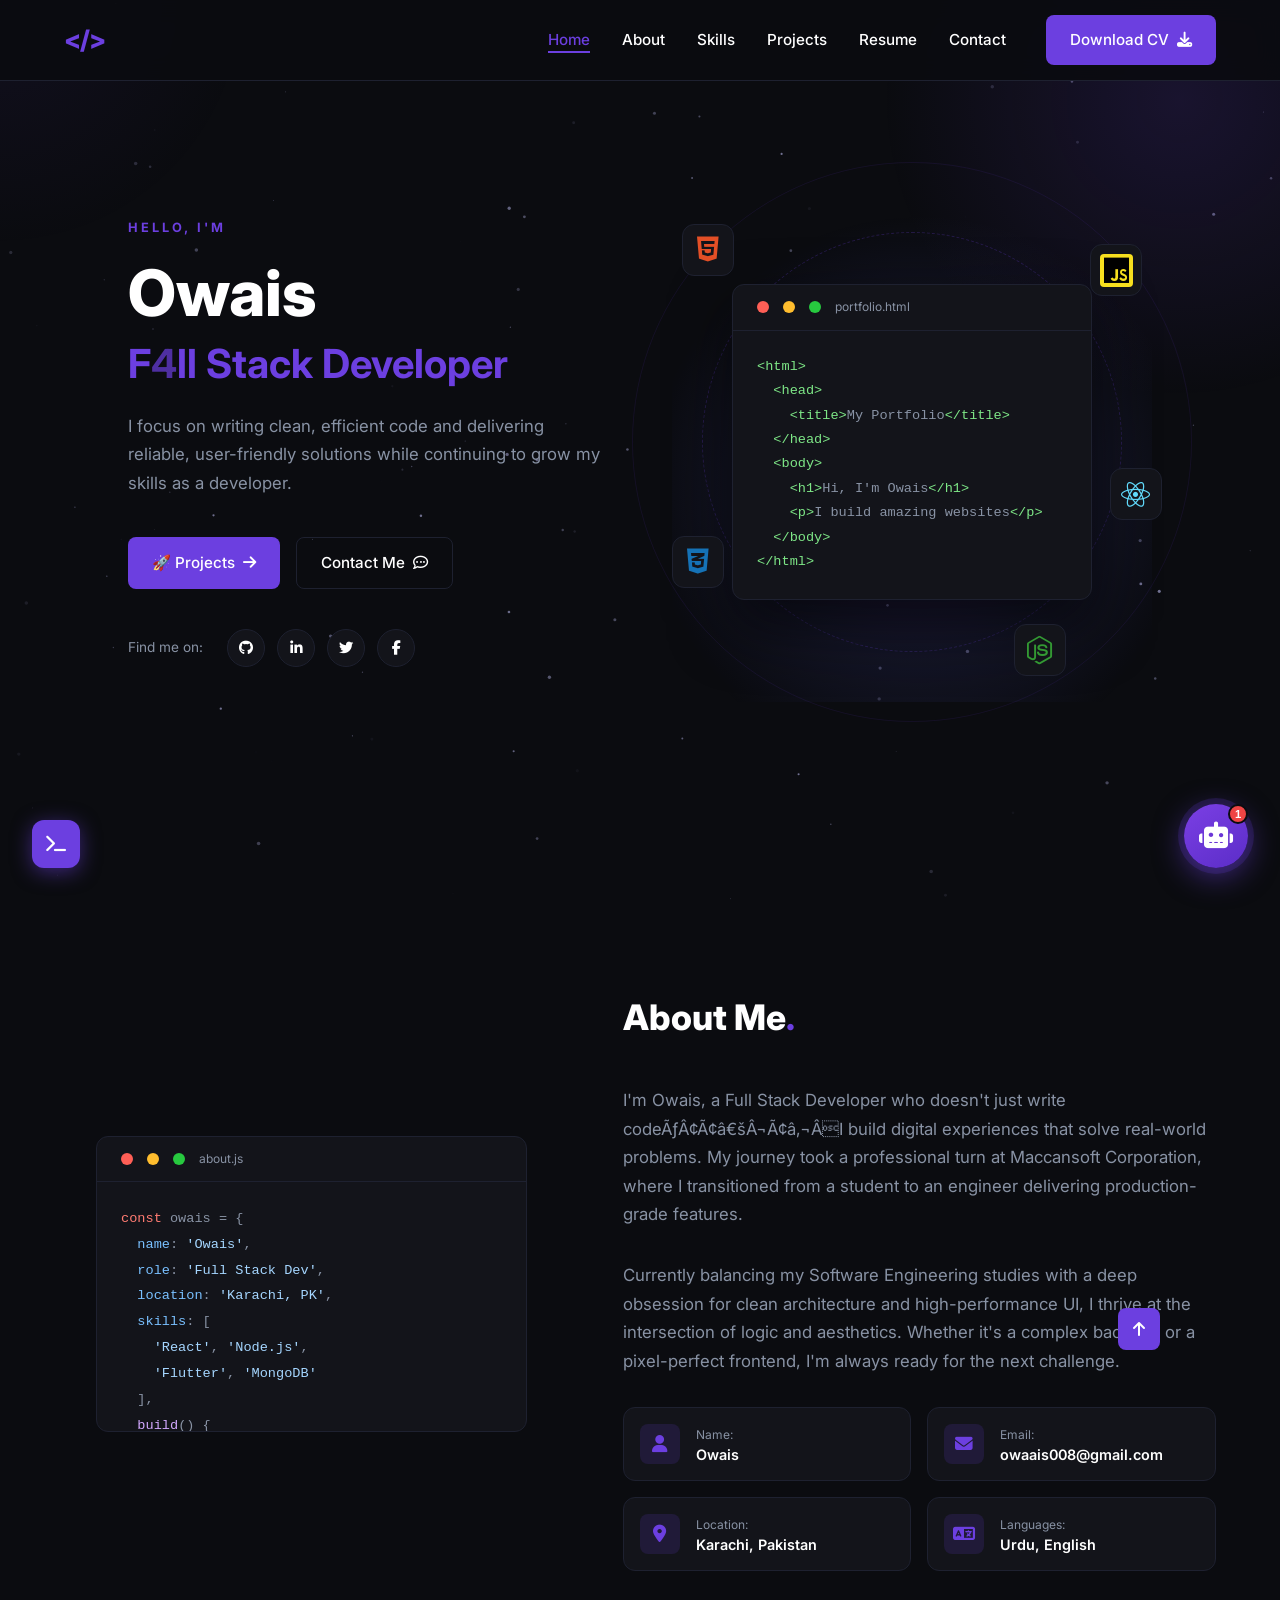
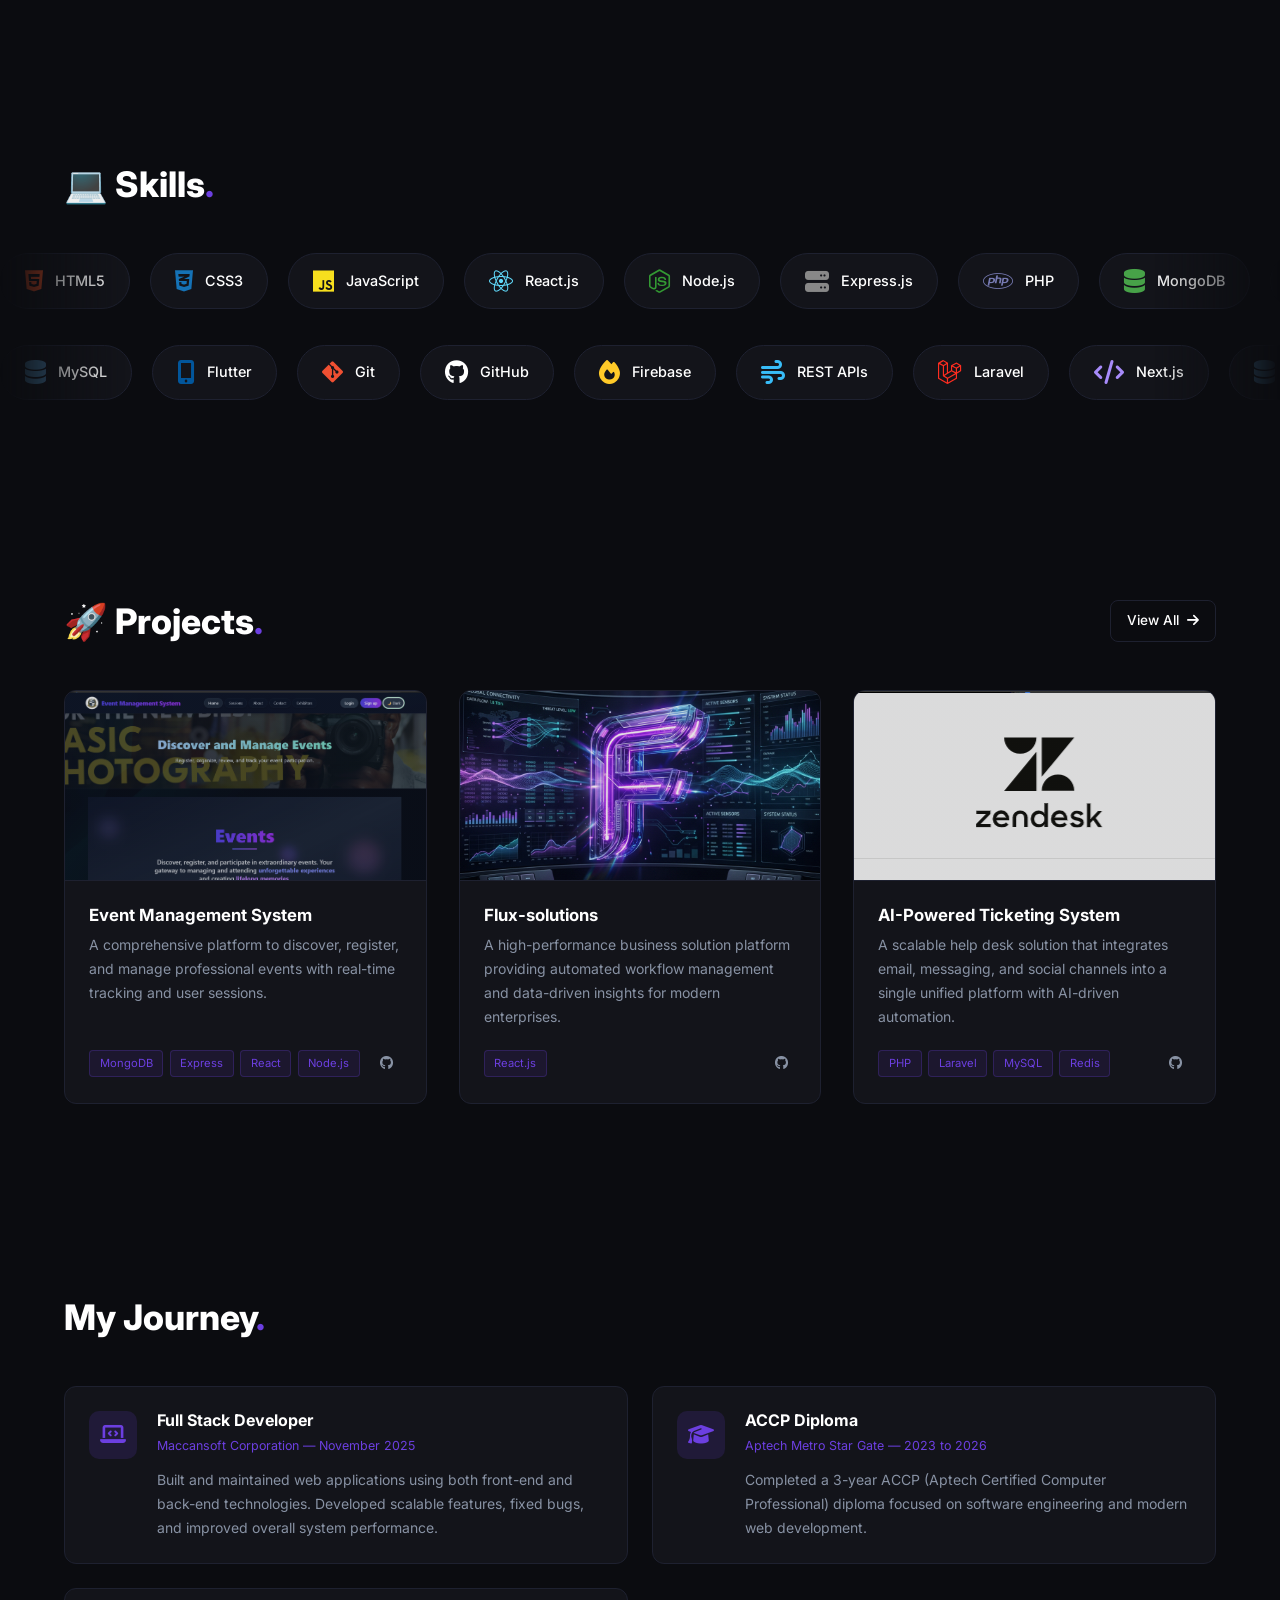
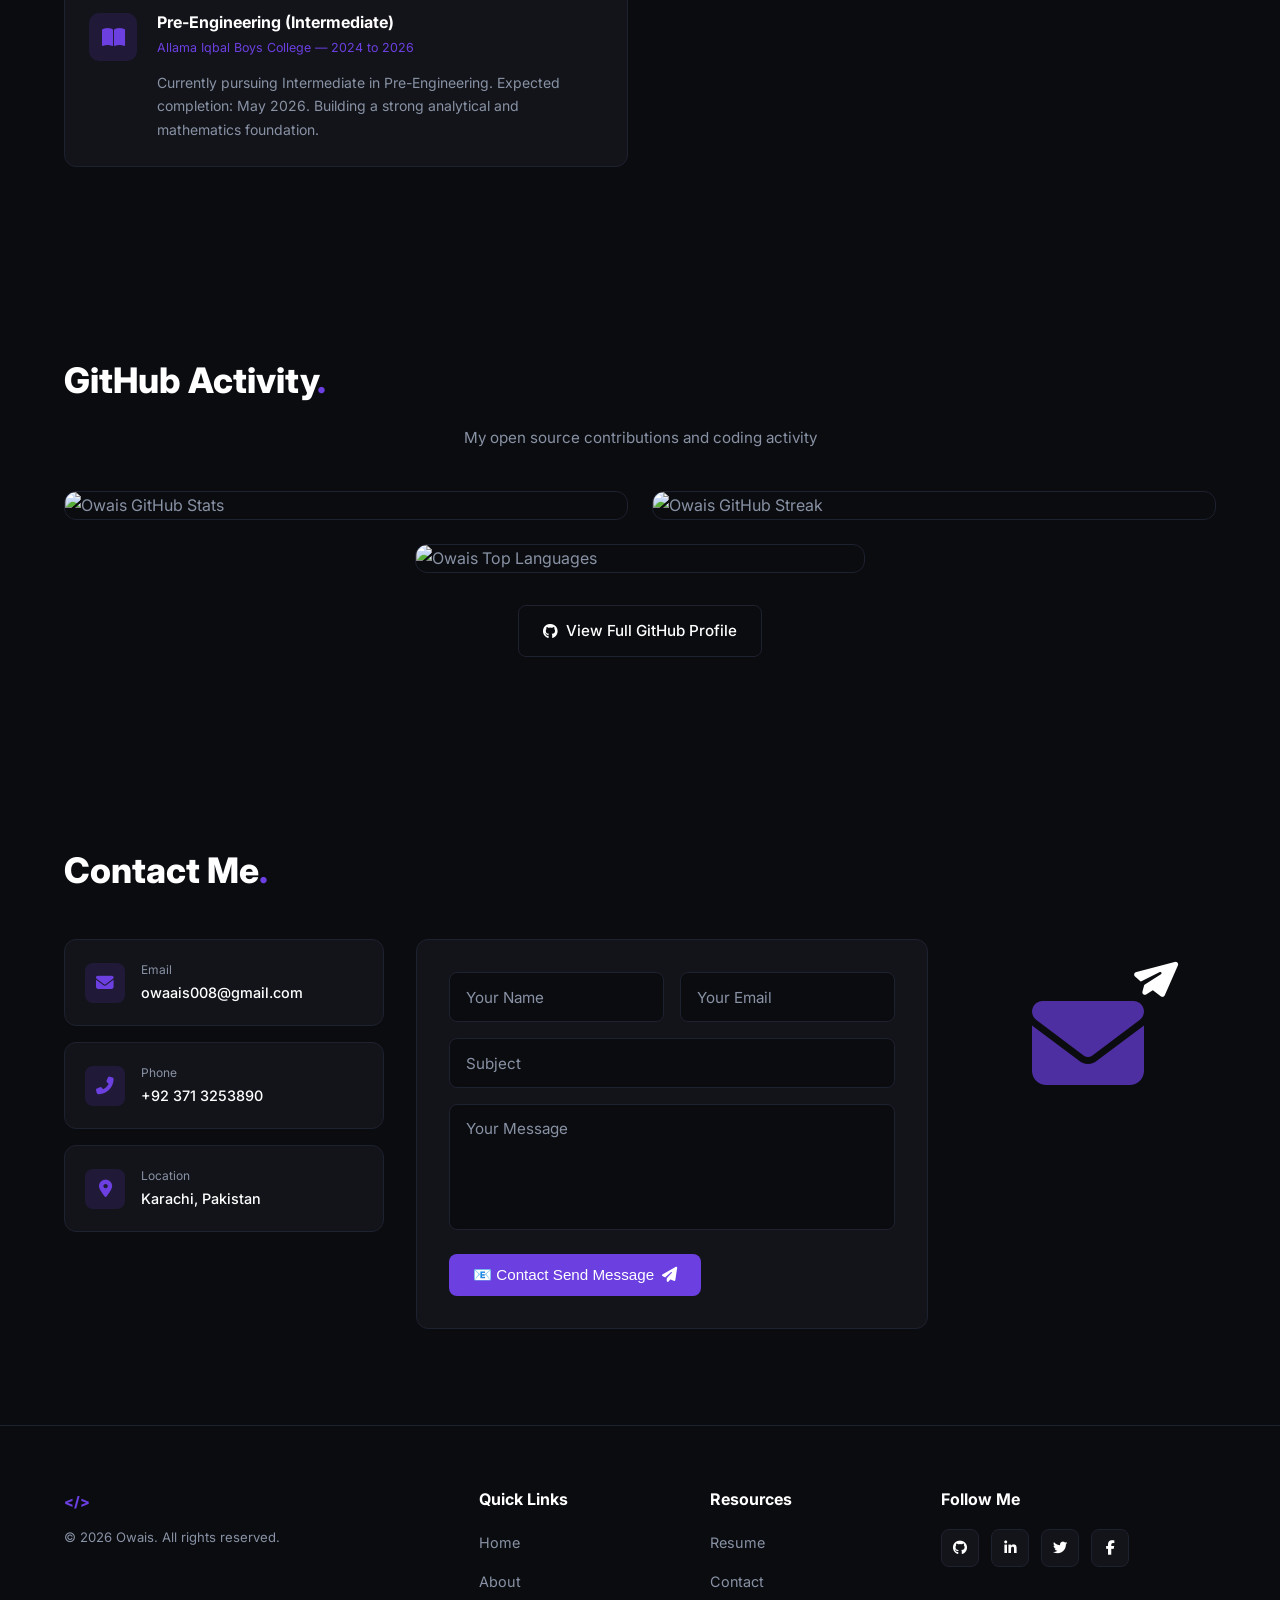
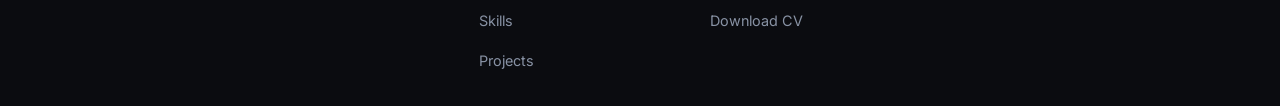
==== index.html @ 4ef5fab1 "Fix: Switched to working GitHub stats mirror (sigma-five)" ====
<!DOCTYPE html>
<html lang="en">
<head>
    <meta charset="UTF-8">
    <meta name="viewport" content="width=device-width, initial-scale=1.0">
    <meta name="description" content="Owais - Full Stack Developer based in Karachi, Pakistan. Building modern, scalable web and mobile applications.">
    <title>Owais | Full Stack Developer</title>
    <link rel="stylesheet" href="style.css">
    <link rel="stylesheet" href="https://cdnjs.cloudflare.com/ajax/libs/font-awesome/6.4.0/css/all.min.css">
    <link rel="preconnect" href="https://fonts.googleapis.com">
    <link rel="preconnect" href="https://fonts.gstatic.com" crossorigin>
    <link href="https://fonts.googleapis.com/css2?family=Inter:wght@400;500;600;700;800&family=Fira+Code:wght@400;500&display=swap" rel="stylesheet">
</head>
<body>
    <!-- Scroll Progress Bar -->
    <div id="progress-bar"></div>
    <!-- Cursor Spotlight -->
    <div id="cursor-spotlight"></div>
    <!-- Star Canvas -->
    <canvas id="star-canvas"></canvas>

    <!-- ===== HEADER ===== -->
    <header class="header" id="header">
        <nav class="nav container">
            <a href="#" class="nav-logo">&lt;/&gt;</a>
            
            <div class="nav-menu" id="nav-menu">
                <ul class="nav-list">
                    <li><a href="#home"     class="nav-link active">Home</a></li>
                    <li><a href="#about"    class="nav-link">About</a></li>
                    <li><a href="#skills"   class="nav-link">Skills</a></li>
                    <li><a href="#projects" class="nav-link">Projects</a></li>
                    <li><a href="#resume"   class="nav-link">Resume</a></li>
                    <li><a href="#contact"  class="nav-link">Contact</a></li>
                </ul>
                <a href="cv.pdf" download="Owais_CV.pdf" class="btn btn-primary">Download CV <i class="fas fa-download"></i></a>
            </div>
            
            <div class="nav-toggle" id="nav-toggle">
                <i class="fas fa-bars"></i>
            </div>
        </nav>
    </header>

    <main>

        <!-- ===== HERO ===== -->
        <section class="hero section" id="home">
            <div class="hero-container container">
                
                <!-- Left Content -->
                <div class="hero-content reveal">
                    <span class="hero-greeting">HELLO, I'M</span>
                    <h1 class="hero-name">Owais</h1>
                    <h2 class="hero-role" id="scramble-text">Full Stack Developer</h2>
                    <p class="hero-description">
                        I focus on writing clean, efficient code and delivering reliable, 
                        user-friendly solutions while continuing to grow my skills as a developer.
                    </p>
                    <div class="hero-btns">
                        <a href="#projects" class="btn btn-primary">🚀 Projects <i class="fas fa-arrow-right"></i></a>
                        <a href="#contact"  class="btn btn-outline">Contact Me <i class="far fa-comment-dots"></i></a>
                    </div>
                    <div class="hero-socials">
                        <span>Find me on:</span>
                        <div class="social-icons">
                            <a href="https://github.com/owaais008-hub"                      target="_blank"><i class="fab fa-github"></i></a>
                            <a href="https://linkedin.com/in/owaisali-fullstackdeveloper"   target="_blank"><i class="fab fa-linkedin-in"></i></a>
                            <a href="https://x.com/owaais008"                               target="_blank"><i class="fab fa-twitter"></i></a>
                            <a href="https://www.facebook.com/muhammad.owaaisalii/"         target="_blank"><i class="fab fa-facebook-f"></i></a>
                        </div>
                    </div>
                </div>

                <!-- Right Visual -->
                <div class="hero-visual reveal right">
                    <div class="hero-rings">
                        <div class="ring ring-1"></div>
                        <div class="ring ring-2"></div>
                        <div class="ring ring-3"></div>
                    </div>

                    <!-- Code Window -->
                    <div class="hero-code card">
                        <div class="code-header">
                            <span class="dot red"></span>
                            <span class="dot yellow"></span>
                            <span class="dot green"></span>
                            <span>portfolio.html</span>
                        </div>
                        <div class="code-body">
                            <pre><code><span class="tag">&lt;html&gt;</span>
  <span class="tag">&lt;head&gt;</span>
    <span class="tag">&lt;title&gt;</span>My Portfolio<span class="tag">&lt;/title&gt;</span>
  <span class="tag">&lt;/head&gt;</span>
  <span class="tag">&lt;body&gt;</span>
    <span class="tag">&lt;h1&gt;</span>Hi, I'm Owais<span class="tag">&lt;/h1&gt;</span>
    <span class="tag">&lt;p&gt;</span>I build amazing websites<span class="tag">&lt;/p&gt;</span>
  <span class="tag">&lt;/body&gt;</span>
<span class="tag">&lt;/html&gt;</span></code></pre>
                        </div>
                    </div>

                    <!-- Hero animated blob -->
                    <div id="hero-blob"></div>
                    <!-- Floating Icons -->
                    <div class="float-icon fi-1 card"><i class="fab fa-html5"    style="color:#E34F26"></i></div>
                    <div class="float-icon fi-2 card"><i class="fab fa-css3-alt" style="color:#1572B6"></i></div>
                    <div class="float-icon fi-3 card"><i class="fab fa-js"       style="color:#000;background:#F7DF1E;border-radius:4px;padding:2px 4px"></i></div>
                    <div class="float-icon fi-4 card"><i class="fab fa-react"    style="color:#61DAFB"></i></div>
                    <div class="float-icon fi-5 card"><i class="fab fa-node-js"  style="color:#339933"></i></div>
                </div>
            </div>
        </section>

        <!-- ===== ABOUT ===== -->
        <section class="about section" id="about">
            <div class="about-container container">

                <!-- Left: Code Card Visual -->
                <div class="about-visual reveal">
                    <div class="about-code-card card">
                        <div class="code-header">
                            <span class="dot red"></span>
                            <span class="dot yellow"></span>
                            <span class="dot green"></span>
                            <span>about.js</span>
                        </div>
                        <div class="about-code-inner">
<pre><code><span class="kw">const</span> owais = {
  <span class="attr">name</span>: <span class="str">'Owais'</span>,
  <span class="attr">role</span>: <span class="str">'Full Stack Dev'</span>,
  <span class="attr">location</span>: <span class="str">'Karachi, PK'</span>,
  <span class="attr">skills</span>: [
    <span class="str">'React'</span>, <span class="str">'Node.js'</span>,
    <span class="str">'Flutter'</span>, <span class="str">'MongoDB'</span>
  ],
  <span class="fn">build</span>() {
    <span class="kw">return</span> <span class="str">'Amazing apps'</span>;
  }
};</code></pre>
                        </div>
                    </div>
                </div>

                <!-- Right: Info -->
                <div class="about-content reveal right">
                    <h2 class="section-title">About Me<span>.</span></h2>
                    <p class="about-desc">
                        I'm Owais, a Full Stack Developer who doesn't just write codeÃƒÂ¢Ã¢â€šÂ¬Ã¢â‚¬ÂI build digital 
                        experiences that solve real-world problems. My journey took a professional turn 
                        at Maccansoft Corporation, where I transitioned from a student to an engineer 
                        delivering production-grade features. 
                    </p>
                    <p class="about-desc">
                        Currently balancing my Software Engineering studies with a deep obsession for 
                        clean architecture and high-performance UI, I thrive at the intersection of 
                        logic and aesthetics. Whether it's a complex backend or a pixel-perfect 
                        frontend, I'm always ready for the next challenge.
                    </p>

                    <div class="about-info-grid">
                        <div class="info-card card">
                            <div class="info-icon"><i class="fas fa-user"></i></div>
                            <div class="info-text">
                                <span>Name:</span>
                                <h4>Owais</h4>
                            </div>
                        </div>
                        <div class="info-card card">
                            <div class="info-icon"><i class="fas fa-envelope"></i></div>
                            <div class="info-text">
                                <span>Email:</span>
                                <h4>owaais008@gmail.com</h4>
                            </div>
                        </div>
                        <div class="info-card card">
                            <div class="info-icon"><i class="fas fa-map-marker-alt"></i></div>
                            <div class="info-text">
                                <span>Location:</span>
                                <h4>Karachi, Pakistan</h4>
                            </div>
                        </div>
                        <div class="info-card card">
                            <div class="info-icon"><i class="fas fa-language"></i></div>
                            <div class="info-text">
                                <span>Languages:</span>
                                <h4>Urdu, English</h4>
                            </div>
                        </div>
                    </div>
                </div>
            </div>
        </section>

        <!-- ===== SKILLS ===== -->
        <section class="skills section" id="skills">
            <div class="container reveal">
                <h2 class="section-title">💻 Skills<span>.</span></h2>
            </div>

            <!-- Row 1: scrolls left -->
            <div class="slider-track-wrapper">
                <div class="slider-track track-left">
                    <!-- Original -->
                    <div class="skill-pill"><i class="fab fa-html5"     style="color:#E34F26"></i><span>HTML5</span></div>
                    <div class="skill-pill"><i class="fab fa-css3-alt"  style="color:#1572B6"></i><span>CSS3</span></div>
                    <div class="skill-pill"><i class="fab fa-js"        style="color:#F7DF1E"></i><span>JavaScript</span></div>
                    <div class="skill-pill"><i class="fab fa-react"     style="color:#61DAFB"></i><span>React.js</span></div>
                    <div class="skill-pill"><i class="fab fa-node-js"   style="color:#339933"></i><span>Node.js</span></div>
                    <div class="skill-pill"><i class="fas fa-server"    style="color:#888"></i><span>Express.js</span></div>
                    <div class="skill-pill"><i class="fab fa-php"       style="color:#777BB4"></i><span>PHP</span></div>
                    <div class="skill-pill"><i class="fas fa-database"  style="color:#47A248"></i><span>MongoDB</span></div>
                    <!-- Duplicate for infinite loop -->
                    <div class="skill-pill"><i class="fab fa-html5"     style="color:#E34F26"></i><span>HTML5</span></div>
                    <div class="skill-pill"><i class="fab fa-css3-alt"  style="color:#1572B6"></i><span>CSS3</span></div>
                    <div class="skill-pill"><i class="fab fa-js"        style="color:#F7DF1E"></i><span>JavaScript</span></div>
                    <div class="skill-pill"><i class="fab fa-react"     style="color:#61DAFB"></i><span>React.js</span></div>
                    <div class="skill-pill"><i class="fab fa-node-js"   style="color:#339933"></i><span>Node.js</span></div>
                    <div class="skill-pill"><i class="fas fa-server"    style="color:#888"></i><span>Express.js</span></div>
                    <div class="skill-pill"><i class="fab fa-php"       style="color:#777BB4"></i><span>PHP</span></div>
                    <div class="skill-pill"><i class="fas fa-database"  style="color:#47A248"></i><span>MongoDB</span></div>
                </div>
            </div>

            <!-- Row 2: scrolls right -->
            <div class="slider-track-wrapper" style="margin-top:1.25rem;">
                <div class="slider-track track-right">
                    <!-- Original -->
                    <div class="skill-pill"><i class="fas fa-database"  style="color:#4479A1"></i><span>MySQL</span></div>
                    <div class="skill-pill"><i class="fas fa-mobile-alt" style="color:#02569B"></i><span>Flutter</span></div>
                    <div class="skill-pill"><i class="fab fa-git-alt"   style="color:#F05032"></i><span>Git</span></div>
                    <div class="skill-pill"><i class="fab fa-github"    style="color:#fff"></i><span>GitHub</span></div>
                    <div class="skill-pill"><i class="fas fa-fire"      style="color:#FFCA28"></i><span>Firebase</span></div>
                    <div class="skill-pill"><i class="fas fa-wind"      style="color:#38BDF8"></i><span>REST APIs</span></div>
                    <div class="skill-pill"><i class="fab fa-laravel"   style="color:#FF2D20"></i><span>Laravel</span></div>
                    <div class="skill-pill"><i class="fas fa-code"      style="color:#A78BFA"></i><span>Next.js</span></div>
                    <!-- Duplicate for infinite loop -->
                    <div class="skill-pill"><i class="fas fa-database"  style="color:#4479A1"></i><span>MySQL</span></div>
                    <div class="skill-pill"><i class="fas fa-mobile-alt" style="color:#02569B"></i><span>Flutter</span></div>
                    <div class="skill-pill"><i class="fab fa-git-alt"   style="color:#F05032"></i><span>Git</span></div>
                    <div class="skill-pill"><i class="fab fa-github"    style="color:#fff"></i><span>GitHub</span></div>
                    <div class="skill-pill"><i class="fas fa-fire"      style="color:#FFCA28"></i><span>Firebase</span></div>
                    <div class="skill-pill"><i class="fas fa-wind"      style="color:#38BDF8"></i><span>REST APIs</span></div>
                    <div class="skill-pill"><i class="fab fa-laravel"   style="color:#FF2D20"></i><span>Laravel</span></div>
                    <div class="skill-pill"><i class="fas fa-code"      style="color:#A78BFA"></i><span>Next.js</span></div>
                </div>
            </div>
        </section>

        <!-- ===== PROJECTS ===== -->
        <section class="projects section" id="projects">
            <div class="section-header container reveal">
                <h2 class="section-title">🚀 Projects<span>.</span></h2>
                <a href="https://github.com/owaais008-hub" target="_blank" class="btn btn-outline btn-sm">View All <i class="fas fa-arrow-right"></i></a>
            </div>

            <div class="projects-grid container">
                <!-- Project 1: Event Management System -->
                <div class="project-card card reveal">
                    <div class="project-img p-bg-event">
                    </div>
                    <div class="project-content">
                        <h3>Event Management System</h3>
                        <p>A comprehensive platform to discover, register, and manage professional events with real-time tracking and user sessions.</p>
                        <div class="project-footer">
                            <div class="project-tags">
                                <span>MongoDB</span><span>Express</span><span>React</span><span>Node.js</span>
                            </div>
                            <div class="project-links">
                                <a href="https://github.com/owaais008-hub/Event-management-system.git" target="_blank" title="View Source"><i class="fab fa-github"></i></a>
                            </div>
                        </div>
                    </div>
                </div>

                <!-- Project 2: Flux-solutions -->
                <div class="project-card card reveal bottom">
                    <div class="project-img p-bg-flux">
                    </div>
                    <div class="project-content">
                        <h3>Flux-solutions</h3>
                        <p>A high-performance business solution platform providing automated workflow management and data-driven insights for modern enterprises.</p>
                        <div class="project-footer">
                            <div class="project-tags">
                                <span>React.js</span>
                            </div>
                            <div class="project-links">
                                <a href="https://github.com/owaais008-hub/Flux-solutions.git" target="_blank" title="View Source"><i class="fab fa-github"></i></a>
                            </div>
                        </div>
                    </div>
                </div>

                <!-- Project 3: AI-Powered Ticketing System -->
                <div class="project-card card reveal right">
                    <div class="project-img p-bg-ticket">
                    </div>
                    <div class="project-content">
                        <h3>AI-Powered Ticketing System</h3>
                        <p>A scalable help desk solution that integrates email, messaging, and social channels into a single unified platform with AI-driven automation.</p>
                        <div class="project-footer">
                            <div class="project-tags">
                                <span>PHP</span><span>Laravel</span><span>MySQL</span><span>Redis</span>
                            </div>
                            <div class="project-links">
                                <a href="https://github.com/owaais008-hub/Ticket-system.git" target="_blank" title="View Source"><i class="fab fa-github"></i></a>
                            </div>
                        </div>
                    </div>
                </div>
            </div>
        </section>

        <!-- ===== RESUME ===== -->
        <section class="resume section" id="resume">
            <h2 class="section-title container reveal">My Journey<span>.</span></h2>

            <div class="resume-grid container">
                <div class="resume-card card reveal">
                    <div class="resume-icon"><i class="fas fa-laptop-code"></i></div>
                    <div class="resume-info">
                        <h3>Full Stack Developer</h3>
                        <span class="resume-sub">Maccansoft Corporation &mdash; November 2025</span>
                        <p>Built and maintained web applications using both front-end and back-end technologies. Developed scalable features, fixed bugs, and improved overall system performance.</p>
                    </div>
                </div>

                <div class="resume-card card reveal right">
                    <div class="resume-icon"><i class="fas fa-graduation-cap"></i></div>
                    <div class="resume-info">
                        <h3>ACCP Diploma</h3>
                        <span class="resume-sub">Aptech Metro Star Gate &mdash; 2023 to 2026</span>
                        <p>Completed a 3-year ACCP (Aptech Certified Computer Professional) diploma focused on software engineering and modern web development.</p>
                    </div>
                </div>

                <div class="resume-card card reveal bottom">
                    <div class="resume-icon"><i class="fas fa-book-open"></i></div>
                    <div class="resume-info">
                        <h3>Pre-Engineering (Intermediate)</h3>
                        <span class="resume-sub">Allama Iqbal Boys College &mdash; 2024 to 2026</span>
                        <p>Currently pursuing Intermediate in Pre-Engineering. Expected completion: May 2026. Building a strong analytical and mathematics foundation.</p>
                    </div>
                </div>
            </div>
        </section>

        <!-- ===== GITHUB STATS ===== -->
        <section class="github-stats section" id="github">
            <div class="container">
                <h2 class="section-title reveal">GitHub Activity<span>.</span></h2>
                <p class="github-sub reveal">My open source contributions and coding activity</p>

                <div class="github-cards reveal">
                    <img
                        src="https://github-readme-stats-sigma-five.vercel.app/api?username=owaais008-hub&show_icons=true&theme=transparent&title_color=6C3FE0&icon_color=a78bfa&text_color=A0AEC0&bg_color=13141A&hide_border=true"
                        alt="Owais GitHub Stats"
                        class="github-card-img"
                        loading="lazy"
                    >
                    <img
                        src="https://github-readme-streak-stats.herokuapp.com/?user=owaais008-hub&theme=tokyonight&hide_border=true&background=13141A&ring=6C3FE0&fire=a78bfa&currStreakLabel=A0AEC0"
                        alt="Owais GitHub Streak"
                        class="github-card-img"
                        loading="lazy"
                    >
                </div>

                <div class="github-langs reveal bottom">
                    <img
                        src="https://github-readme-stats-sigma-five.vercel.app/api/top-langs?username=owaais008-hub&layout=compact&theme=transparent&title_color=6C3FE0&text_color=A0AEC0&bg_color=13141A&hide_border=true"
                        alt="Owais Top Languages"
                        class="github-card-img"
                        loading="lazy"
                    >
                </div>

                <div class="github-btn-wrap reveal">
                    <a href="https://github.com/owaais008-hub" target="_blank" class="btn btn-outline">
                        <i class="fab fa-github"></i> View Full GitHub Profile
                    </a>
                </div>
            </div>
        </section>

        <!-- ===== CONTACT ===== -->
        <section class="contact section" id="contact">
            <h2 class="section-title container reveal">Contact Me<span>.</span></h2>

            <div class="contact-container container">
                <!-- Info -->
                <div class="contact-info reveal">
                    <div class="c-item card">
                        <div class="c-icon"><i class="fas fa-envelope"></i></div>
                        <div>
                            <span>Email</span>
                            <p>owaais008@gmail.com</p>
                        </div>
                    </div>
                    <div class="c-item card">
                        <div class="c-icon"><i class="fas fa-phone-alt"></i></div>
                        <div>
                            <span>Phone</span>
                            <p>+92 371 3253890</p>
                        </div>
                    </div>
                    <div class="c-item card">
                        <div class="c-icon"><i class="fas fa-map-marker-alt"></i></div>
                        <div>
                            <span>Location</span>
                            <p>Karachi, Pakistan</p>
                        </div>
                    </div>
                </div>

                <!-- Form -->
                <form id="contact-form" class="contact-form card reveal bottom">
                    <div class="form-row">
                        <input  type="text"  name="name"    placeholder="Your Name"    class="form-input" required>
                        <input  type="email" name="email"   placeholder="Your Email"   class="form-input" required>
                    </div>
                    <input      type="text"  name="subject" placeholder="Subject"       class="form-input">
                    <textarea                name="message" placeholder="Your Message" rows="5" class="form-input" required></textarea>
                    <button type="submit" class="btn btn-primary contact-submit">📧 Contact
                        Send Message <i class="fas fa-paper-plane"></i>
                    </button>
                </form>

                <!-- Envelope Visual -->
                <div class="contact-visual reveal right">
                    <div class="envelope-wrap">
                        <i class="fas fa-envelope envelope-icon"></i>
                        <i class="fas fa-paper-plane plane-icon"></i>
                    </div>
                </div>
            </div>
        </section>

    </main>

    <!-- ===== FOOTER ===== -->
    <footer class="footer">
        <div class="footer-container container">
            <div class="footer-col">
                <a href="#" class="footer-logo">&lt;/&gt;</a>
                <p class="footer-copy">&copy; 2026 Owais. All rights reserved.</p>
            </div>
            <div class="footer-col">
                <h3>Quick Links</h3>
                <ul>
                    <li><a href="#home">Home</a></li>
                    <li><a href="#about">About</a></li>
                    <li><a href="#skills">Skills</a></li>
                    <li><a href="#projects">Projects</a></li>
                </ul>
            </div>
            <div class="footer-col">
                <h3>Resources</h3>
                <ul>
                    <li><a href="#resume">Resume</a></li>
                    <li><a href="#contact">Contact</a></li>
                    <li><a href="cv.pdf" download="Owais_CV.pdf">Download CV</a></li>
                </ul>
            </div>
            <div class="footer-col">
                <h3>Follow Me</h3>
                <div class="social-icons">
                    <a href="https://github.com/owaais008-hub"                    target="_blank"><i class="fab fa-github"></i></a>
                    <a href="https://linkedin.com/in/owaisali-fullstackdeveloper" target="_blank"><i class="fab fa-linkedin-in"></i></a>
                    <a href="https://x.com/owaais008"                             target="_blank"><i class="fab fa-twitter"></i></a>
                    <a href="https://www.facebook.com/muhammad.owaaisalii/"       target="_blank"><i class="fab fa-facebook-f"></i></a>
                </div>
            </div>
        </div>
    </footer>

    <!-- Scroll to Top -->
    <a href="#" class="scrollup" id="scroll-up">
        <i class="fas fa-arrow-up"></i>
    </a>

    <!-- Terminal Toggle -->
    <button id="term-toggle" title="Open Terminal"><i class="fas fa-terminal"></i></button>

    <!-- Terminal Widget -->
    <div id="terminal-box">
        <div class="term-header">
            <span class="dot red"></span>
            <span class="dot yellow"></span>
            <span class="dot green"></span>
            <span style="margin-left:.5rem">owais@portfolio ~ terminal</span>
        </div>
        <div id="term-output">
            <p><span class="term-prompt">owais@portfolio:~$</span> Type <b>help</b> to get started</p>
        </div>
        <div class="term-input-row">
            <span>owais@portfolio:~$</span>
            <input type="text" id="term-input" placeholder="enter command..." autocomplete="off" spellcheck="false">
        </div>
    </div>

    <!-- ===== AI CHATBOT ===== -->
    <button id="chat-toggle" title="Chat with Owais AI">
        <i class="fas fa-robot" id="chat-icon"></i>
        <span class="chat-badge" id="chat-badge">1</span>
    </button>

    <div id="chatbot-box">
        <div class="chat-header">
            <div class="chat-header-info">
                <div class="chat-avatar"><i class="fas fa-robot"></i></div>
                <div>
                    <h4>Owais AI</h4>
                    <span class="chat-status"><span class="status-dot"></span> Online</span>
                </div>
            </div>
            <button class="chat-close" id="chat-close"><i class="fas fa-times"></i></button>
        </div>

        <div class="chat-messages" id="chat-messages">
            <!-- Messages injected by JS -->
        </div>

        <div class="chat-quick-btns" id="chat-quick">
            <button class="quick-btn" data-q="skills">💻 Skills</button>
            <button class="quick-btn" data-q="experience">🏢 Experience</button>
            <button class="quick-btn" data-q="projects">🚀 Projects</button>
            <button class="quick-btn" data-q="contact">📧 Contact</button>
        </div>

        <div class="chat-input-row">
            <input type="text" id="chat-input" placeholder="Ask me anything about Owais..." autocomplete="off">
            <button id="chat-send"><i class="fas fa-paper-plane"></i></button>
        </div>
    </div>

    <!-- EmailJS -->
    <script src="https://cdn.jsdelivr.net/npm/@emailjs/browser@3/dist/email.min.js"></script>
    <script>
        (function(){ emailjs.init("3Fv5kAAaDO925h8Gt"); })();
    </script>
    <script src="script.js"></script>
</body>
</html>
---- style.css ----
:root {
  --bg: #0B0C10;
  --card: #13141A;
  --border: #1E2130;
  --primary: #6C3FE0;
  --primary-light: rgba(108,63,224,0.15);
  --white: #FFFFFF;
  --muted: #8892A4;
  --font: 'Inter', sans-serif;
  --code: 'Fira Code', monospace;
  --t: 0.3s ease;
}

*, *::before, *::after { margin:0; padding:0; box-sizing:border-box; }
html { scroll-behavior: smooth; }
body { font-family: var(--font); background: var(--bg); color: var(--muted); line-height:1.7; overflow-x:hidden; }
h1,h2,h3,h4 { color: var(--white); line-height:1.2; }
a { text-decoration:none; color:inherit; transition:var(--t); }
ul { list-style:none; }
img { max-width:100%; }
.container { max-width:1200px; margin-inline:auto; padding-inline:1.5rem; }

/* CARDS */
.card {
  background: var(--card);
  border: 1px solid var(--border);
  border-radius: 12px;
  transition: var(--t);
}
.card:hover { border-color: var(--primary); transform: translateY(-4px); }

/* BUTTONS */
.btn {
  display:inline-flex; align-items:center; gap:.5rem;
  padding:.75rem 1.5rem; border-radius:8px; font-weight:500;
  cursor:pointer; border:none; font-size:.95rem; transition:var(--t);
}
.btn-primary { background:var(--primary); color:#fff; }
.btn-primary:hover { background:#5a30c5; box-shadow:0 5px 20px rgba(108,63,224,.4); }
.btn-outline { background:transparent; border:1px solid var(--border); color:var(--white); }
.btn-outline:hover { border-color:var(--primary); color:var(--primary); }
.btn-sm { padding:.5rem 1rem; font-size:.85rem; }

/* HEADER */
.header {
  position:fixed; top:0; left:0; width:100%; z-index:100;
  background:rgba(11,12,16,.9); backdrop-filter:blur(12px);
  border-bottom:1px solid var(--border);
}
.nav {
  height:5rem; display:flex; justify-content:space-between; align-items:center;
}
.nav-logo { font-size:1.6rem; font-weight:800; color:var(--primary); letter-spacing:-1px; }
.nav-menu { display:flex; align-items:center; gap:2.5rem; }
.nav-list { display:flex; gap:2rem; }
.nav-link { font-size:.95rem; font-weight:500; color:var(--white); position:relative; }
.nav-link::after {
  content:''; position:absolute; bottom:-4px; left:0;
  width:0; height:2px; background:var(--primary); transition:var(--t);
}
.nav-link:hover::after, .nav-link.active::after { width:100%; }
.nav-link:hover, .nav-link.active { color:var(--primary); }
.nav-toggle { display:none; font-size:1.4rem; color:var(--white); cursor:pointer; }

/* SECTION */
.section { padding-block: 6rem; }
.section-title { font-size:2.2rem; font-weight:800; margin-bottom:3rem; }
.section-title span { color:var(--primary); }
.section-header { display:flex; justify-content:space-between; align-items:center; margin-bottom:3rem; }
.section-header .section-title { margin-bottom:0; }

/* HERO */
.hero {
  min-height:100vh; display:flex; align-items:center;
  padding-top:5rem; position:relative; overflow:hidden;
}
.hero::before {
  content:''; position:absolute; top:-200px; right:-200px;
  width:600px; height:600px; border-radius:50%;
  background:radial-gradient(circle, rgba(108,63,224,.15) 0%, transparent 70%);
  pointer-events:none;
}
.hero-container { display:grid; grid-template-columns:1fr 1fr; align-items:center; gap:4rem; }
.hero-greeting { font-size:.8rem; color:var(--primary); font-weight:700; letter-spacing:3px; text-transform:uppercase; display:block; margin-bottom:1rem; }
.hero-name { font-size:4rem; font-weight:800; margin-bottom:.5rem; }
.hero-role { font-size:2.5rem; font-weight:700; color:var(--primary); margin-bottom:1.5rem; }
.hero-description { max-width:480px; margin-bottom:2.5rem; font-size:1.05rem; }
.hero-btns { display:flex; gap:1rem; margin-bottom:2.5rem; }
.hero-socials { display:flex; align-items:center; gap:1.5rem; }
.hero-socials span { font-size:.85rem; }
.social-icons { display:flex; gap:.75rem; }
.social-icons a {
  width:38px; height:38px; border-radius:50%;
  background:var(--card); border:1px solid var(--border);
  display:flex; justify-content:center; align-items:center;
  color:var(--white); font-size:.9rem;
}
.social-icons a:hover { background:var(--primary); border-color:var(--primary); }

/* HERO VISUAL */
.hero-visual {
  position:relative; height:520px;
  display:flex; justify-content:center; align-items:center;
}
.hero-rings { position:absolute; inset:0; display:flex; justify-content:center; align-items:center; z-index:0; }
.ring {
  position:absolute; border-radius:50%;
  border:1px solid rgba(108,63,224,.25);
}
.ring-1 { width:280px; height:280px; }
.ring-2 { width:420px; height:420px; border-style:dashed; animation:spin 25s linear infinite; }
.ring-3 { width:560px; height:560px; opacity:.4; }
@keyframes spin { to { transform:rotate(360deg); } }

.hero-code {
  width:360px; padding:0; overflow:hidden;
  box-shadow:0 25px 60px rgba(0,0,0,.6); z-index:2; position:relative;
}
.code-header {
  padding:.75rem 1rem; border-bottom:1px solid var(--border);
  display:flex; gap:6px; align-items:center;
}
.code-header span { font-size:.75rem; color:var(--muted); margin-left:.5rem; }
.dot { width:12px; height:12px; border-radius:50%; display:inline-block; }
.red { background:#FF5F56; } .yellow { background:#FFBD2E; } .green { background:#27C93F; }
.code-body { padding:1.5rem; font-family:var(--code); font-size:.85rem; line-height:1.8; color:#8892A4; }
.tag { color:#7EE787; }
.attr { color:#79C0FF; }
.val { color:#FFA657; }

.float-icon {
  position:absolute; width:52px; height:52px; padding:0;
  display:flex; justify-content:center; align-items:center;
  font-size:1.8rem; border-radius:12px; z-index:3;
  animation:float 5s ease-in-out infinite;
}
.fi-1 { top:8%;  left:2%;  animation-delay:0s; }
.fi-2 { bottom:22%; left:0%; animation-delay:1.2s; }
.fi-3 { top:12%; right:2%; animation-delay:.6s; }
.fi-4 { bottom:35%; right:-2%; animation-delay:1.8s; }
.fi-5 { bottom:5%; right:18%; animation-delay:2.4s; }
@keyframes float { 0%,100%{transform:translateY(0)} 50%{transform:translateY(-14px)} }

/* ABOUT */
.about-container { display:grid; grid-template-columns:1fr 1.2fr; gap:4rem; align-items:center; }

.about-visual {
  height:360px; display:flex; justify-content:center; align-items:center;
  position:relative; padding:2rem;
}
.about-code-card { width:100%; height:100%; position:relative; padding:0; overflow:hidden; }
.about-code-inner {
  padding:1.5rem; font-family:var(--code); font-size:.85rem; line-height:1.9; color:var(--muted);
  height:calc(100% - 48px);
}
.kw { color:#FF7B72; } .fn { color:#D2A8FF; } .str { color:#A5D6FF; } .cmt { color:#5A6480; }

.about-desc { font-size:1.05rem; margin-bottom:2rem; }
.about-info-grid { display:grid; grid-template-columns:repeat(2,1fr); gap:1rem; }
.info-card { display:flex; align-items:center; gap:1rem; padding:1rem; }
.info-icon {
  width:40px; height:40px; flex-shrink:0; border-radius:8px;
  background:var(--primary-light); color:var(--primary);
  display:flex; justify-content:center; align-items:center; font-size:1.1rem;
}
.info-text span { font-size:.75rem; color:var(--muted); display:block; }
.info-text h4 { font-size:.9rem; font-weight:600; }

/* SKILLS SLIDER */
.skills .section-title { margin-bottom: 2.5rem; }

.slider-track-wrapper {
  overflow: hidden;
  width: 100%;
  padding-block: .5rem;
  -webkit-mask-image: linear-gradient(90deg, transparent, #fff 10%, #fff 90%, transparent);
  mask-image: linear-gradient(90deg, transparent, #fff 10%, #fff 90%, transparent);
}

.slider-track {
  display: flex;
  gap: 1.25rem;
  width: max-content;
}

.track-left  { animation: scrollLeft  30s linear infinite; }
.track-right { animation: scrollRight 30s linear infinite; }

.slider-track-wrapper:hover .slider-track { animation-play-state: paused; }

@keyframes scrollLeft  { from { transform: translateX(0); } to { transform: translateX(-50%); } }
@keyframes scrollRight { from { transform: translateX(-50%); } to { transform: translateX(0); } }

.skill-pill {
  display: flex;
  align-items: center;
  gap: .75rem;
  padding: .9rem 1.5rem;
  background: var(--card);
  border: 1px solid var(--border);
  border-radius: 50px;
  white-space: nowrap;
  transition: var(--t);
  cursor: default;
}
.skill-pill:hover { border-color: var(--primary); transform: translateY(-3px); }
.skill-pill i    { font-size: 1.5rem; }
.skill-pill span { font-size: .9rem; font-weight: 500; color: var(--white); }

/* PROJECTS */
.projects-grid { display:grid; grid-template-columns:repeat(3,1fr); gap:2rem; }
.project-card { padding:0; display:flex; flex-direction:column; overflow:hidden; }
.project-img { height:190px; display:flex; justify-content:center; align-items:center; border-bottom:1px solid var(--border); padding:1.5rem; }
.p-bg-1 { background:linear-gradient(135deg,#1A1F35,#2D1B69); }
.p-bg-2 { background:linear-gradient(135deg,#0F2027,#203A43); }
.p-bg-3 { background:linear-gradient(135deg,#1A1F35,#16213E); }
.proj-mockup {
  width:85%; height:100%; background:rgba(0,0,0,.4);
  border-radius:8px 8px 0 0; border:1px solid rgba(255,255,255,.08);
  border-bottom:none; display:flex; flex-direction:column; overflow:hidden;
}
.pm-header { padding:.5rem .75rem; border-bottom:1px solid rgba(255,255,255,.06); display:flex; gap:4px; align-items:center; }
.pm-header .dot { width:8px; height:8px; background:#2D3748; }
.pm-body { flex:1; display:flex; justify-content:center; align-items:center; font-size:2.2rem; color:var(--primary); }
.project-content { padding:1.5rem; flex:1; display:flex; flex-direction:column; }
.project-content h3 { font-size:1.05rem; margin-bottom:.5rem; }
.project-content p { font-size:.875rem; flex:1; margin-bottom:1.25rem; }
.project-footer { display:flex; justify-content:space-between; align-items:center; }
.project-tags { display:flex; flex-wrap:wrap; gap:.4rem; }
.project-tags span {
  font-size:.7rem; padding:.2rem .6rem;
  background:rgba(108,63,224,.1); border:1px solid rgba(108,63,224,.25);
  border-radius:4px; color:var(--primary);
}
.project-links { display:flex; gap:.5rem; }
.project-links a {
  width:30px; height:30px; padding:0;
  display:flex; justify-content:center; align-items:center;
  font-size:.85rem; color:var(--muted);
}
.project-links a:hover { color:var(--primary); }

/* RESUME */
.resume-grid { display:grid; grid-template-columns:repeat(2,1fr); gap:1.5rem; }
.resume-card { display:flex; gap:1.25rem; padding:1.5rem; }
.resume-icon {
  width:48px; height:48px; flex-shrink:0; border-radius:10px;
  background:var(--primary-light); color:var(--primary);
  display:flex; justify-content:center; align-items:center; font-size:1.3rem;
}
.resume-info h3 { font-size:1rem; margin-bottom:.3rem; }
.resume-sub { display:block; font-size:.78rem; color:var(--primary); margin-bottom:.75rem; }
.resume-info p { font-size:.875rem; }

/* CONTACT */
.contact-container { display:grid; grid-template-columns:1fr 1.6fr 0.8fr; gap:2rem; align-items:start; }
.contact-info { display:flex; flex-direction:column; gap:1rem; }
.c-item { display:flex; align-items:center; gap:1rem; padding:1.25rem; }
.c-icon {
  width:40px; height:40px; border-radius:8px; flex-shrink:0;
  background:var(--primary-light); color:var(--primary);
  display:flex; justify-content:center; align-items:center; font-size:1.1rem;
}
.c-item span { font-size:.75rem; display:block; }
.c-item p { font-size:.9rem; color:var(--white); font-weight:500; }

.contact-form { display:flex; flex-direction:column; gap:1rem; padding:2rem; }
.form-row { display:grid; grid-template-columns:1fr 1fr; gap:1rem; }
.form-input {
  width:100%; background:var(--bg); border:1px solid var(--border);
  padding:.9rem 1rem; border-radius:8px; color:var(--white);
  font-family:var(--font); font-size:.95rem; outline:none; transition:var(--t);
}
.form-input::placeholder { color:var(--muted); }
.form-input:focus { border-color:var(--primary); }
textarea.form-input { resize:none; }
.contact-submit { align-self:flex-start; margin-top:.5rem; }

.contact-visual { display:flex; justify-content:center; align-items:center; padding-top:3rem; }
.envelope-wrap { position:relative; text-align:center; }
.envelope-icon { font-size:7rem; color:var(--primary); opacity:.7; display:block; }
.plane-icon {
  position:absolute; top:-30px; right:-30px;
  font-size:2.5rem; color:var(--white);
  transform:rotate(15deg); animation:fly 3s ease-in-out infinite alternate;
}
@keyframes fly { 0%{transform:translate(0,0) rotate(15deg)} 100%{transform:translate(15px,-15px) rotate(25deg)} }

/* FOOTER */
.footer { border-top:1px solid var(--border); padding-block:4rem 2rem; }
.footer-container { display:grid; grid-template-columns:2fr 1fr 1fr 1.5fr; gap:3rem; }
.footer-logo { font-size:1.8rem; font-weight:800; color:var(--primary); display:block; margin-bottom:.75rem; }
.footer-copy { font-size:.82rem; }
.footer-col h3 { font-size:1rem; margin-bottom:1.25rem; }
.footer-col ul { display:flex; flex-direction:column; gap:.75rem; }
.footer-col a { font-size:.9rem; }
.footer-col a:hover { color:var(--primary); }
.footer-col .social-icons a { border-radius:8px; }

/* SCROLLUP */
.scrollup {
  position:fixed; right:7.5rem; bottom:-50%; z-index:50;
  width:42px; height:42px; border-radius:8px;
  background:var(--primary); color:#fff;
  display:flex; justify-content:center; align-items:center;
  transition:var(--t); border:none; padding:0;
}
.scrollup:hover { background:#5a30c5; transform:translateY(-4px); }
.scrollup.show-scroll { bottom:2rem; }

/* REVEAL */
.reveal { opacity:0; transform:translateY(30px); transition:opacity .8s ease, transform .8s ease; }
.reveal.right { transform:translateX(30px); }
.reveal.bottom { transform:translateY(50px); }
.reveal.active { opacity:1; transform:translate(0,0); }

/* RESPONSIVE */
@media (max-width:1024px) {
  .hero-container { grid-template-columns:1fr; text-align:center; }
  .hero-btns, .hero-socials { justify-content:center; }
  .hero-description { margin-inline:auto; }
  .hero-visual { height:400px; }
  .about-container { grid-template-columns:1fr; }
  .skills-container { grid-template-columns:1fr; }
  .skill-grid { grid-template-columns:repeat(4,1fr); }
  .projects-grid { grid-template-columns:repeat(2,1fr); }
  .resume-grid { grid-template-columns:1fr; }
  .contact-container { grid-template-columns:1fr; }
  .contact-visual { display:none; }
  .footer-container { grid-template-columns:repeat(2,1fr); }
}

@media (max-width:768px) {
  .nav-menu {
    position:fixed; top:-120%; left:0; width:100%;
    background:var(--bg); border-bottom:1px solid var(--border);
    flex-direction:column; align-items:flex-start;
    padding:2rem 1.5rem; gap:2rem; transition:top .4s ease;
  }
  .nav-menu.show-menu { top:5rem; }
  .nav-list { flex-direction:column; gap:1.5rem; }
  .nav-toggle { display:block; }
  .hero-name { font-size:2.8rem; }
  .hero-role { font-size:1.8rem; }
  .ring-2, .ring-3 { display:none; }
  .projects-grid { grid-template-columns:1fr; }
  .about-info-grid { grid-template-columns:1fr; }
  .footer-container { grid-template-columns:1fr; }
  .form-row { grid-template-columns:1fr; }
  .section-title { font-size:1.8rem; }
  .section-header { flex-direction:column; align-items:flex-start; gap:1rem; }
}

@media (max-width:480px) {
  .hero-btns { flex-direction:column; }
  .skill-grid { grid-template-columns:repeat(3,1fr); }
}

/* ================================================
   ADVANCED EFFECTS
================================================ */

/* [I] SCROLL PROGRESS BAR */
#progress-bar {
  position:fixed; top:0; left:0; height:3px; width:0%;
  background:linear-gradient(90deg,var(--primary),#a78bfa,#60a5fa);
  z-index:9999; transition:width 0.1s linear;
  box-shadow:0 0 10px rgba(108,63,224,0.8);
}

/* [H] CURSOR SPOTLIGHT */
#cursor-spotlight {
  position:fixed; width:500px; height:500px; border-radius:50%;
  background:radial-gradient(circle,rgba(108,63,224,0.07) 0%,transparent 70%);
  transform:translate(-50%,-50%); pointer-events:none; z-index:0;
  transition:left 0.06s,top 0.06s;
}

/* [D] TEXT SCRAMBLE */
.scramble-char { color:var(--primary); opacity:0.7; }

/* [E] STAR CANVAS */
#star-canvas {
  position:fixed; top:0; left:0; width:100%; height:100%;
  pointer-events:none; z-index:0; opacity:0.55;
}

/* [F] HERO BLOB */
#hero-blob {
  position:absolute; inset:0; pointer-events:none; z-index:0;
}

/* [J] TERMINAL */
#term-toggle {
  position:fixed; bottom:2rem; left:2rem;
  width:48px; height:48px; border-radius:12px;
  background:var(--primary); color:#fff; border:none;
  display:flex; justify-content:center; align-items:center;
  font-size:1.1rem; cursor:pointer; z-index:200;
  box-shadow:0 4px 20px rgba(108,63,224,0.5); transition:var(--t);
}
#term-toggle:hover { transform:scale(1.1) rotate(-5deg); }

#terminal-box {
  position:fixed; bottom:5.5rem; left:2rem; width:420px;
  background:#0d0f17; border:1px solid var(--primary);
  border-radius:12px; overflow:hidden; z-index:200;
  box-shadow:0 20px 60px rgba(0,0,0,0.7);
  transform:translateY(20px) scale(0.95); opacity:0;
  pointer-events:none; transition:all 0.35s cubic-bezier(0.34,1.56,0.64,1);
}
#terminal-box.show-terminal { transform:translateY(0) scale(1); opacity:1; pointer-events:all; }

.term-header {
  background:#1a1d2e; padding:.6rem 1rem;
  display:flex; align-items:center; gap:.5rem;
  border-bottom:1px solid var(--border);
  font-size:.8rem; color:var(--muted);
}
#term-output {
  padding:1rem; font-family:var(--code); font-size:.82rem;
  color:#a0f0a0; min-height:110px; max-height:200px;
  overflow-y:auto; display:flex; flex-direction:column; gap:.4rem;
}
#term-output p { line-height:1.5; }
.term-prompt { color:var(--primary); font-weight:600; }
.term-input-row {
  display:flex; align-items:center; gap:.5rem;
  padding:.6rem 1rem; border-top:1px solid var(--border); background:#0d0f17;
}
.term-input-row span { color:var(--primary); font-family:var(--code); font-size:.85rem; white-space:nowrap; }
#term-input {
  flex:1; background:transparent; border:none; outline:none;
  color:#fff; font-family:var(--code); font-size:.85rem; caret-color:var(--primary);
}

@media (max-width:768px) {
  #terminal-box { width:calc(100vw - 4rem); }
  #term-toggle  { bottom:1.5rem; left:1.5rem; }
}

/* ================================================
   AI CHATBOT
================================================ */
#chat-toggle {
  position:fixed; bottom:2rem; right:2rem; z-index:300;
  width:56px; height:56px; border-radius:50%; border:none;
  background:linear-gradient(135deg,#6C3FE0,#a78bfa);
  color:#fff; font-size:1.4rem; cursor:pointer;
  box-shadow:0 4px 24px rgba(108,63,224,0.6); transition:0.3s ease;
  display:flex; justify-content:center; align-items:center;
  animation:pulse-chat 2.5s ease-in-out infinite;
}
#chat-toggle:hover { transform:scale(1.12); }
@keyframes pulse-chat {
  0%,100%{ box-shadow:0 4px 24px rgba(108,63,224,0.6); }
  50%{ box-shadow:0 4px 40px rgba(108,63,224,0.9),0 0 0 10px rgba(108,63,224,0.1); }
}
.chat-badge {
  position:absolute; top:-3px; right:-3px;
  width:18px; height:18px; border-radius:50%; background:#ef4444;
  color:#fff; font-size:.65rem; font-weight:700;
  display:flex; justify-content:center; align-items:center;
  animation:badge-bounce 1s ease infinite alternate;
}
@keyframes badge-bounce { from{transform:scale(1)} to{transform:scale(1.3)} }

#chatbot-box {
  position:fixed; bottom:6.5rem; right:2rem; z-index:300;
  width:370px; border-radius:16px; overflow:hidden;
  background:#0f1119; border:1px solid rgba(108,63,224,0.35);
  box-shadow:0 25px 60px rgba(0,0,0,0.75);
  transform:translateY(20px) scale(0.95); opacity:0;
  pointer-events:none; transition:all 0.35s cubic-bezier(0.34,1.56,0.64,1);
  display:flex; flex-direction:column;
}
#chatbot-box.show-chat { transform:translateY(0) scale(1); opacity:1; pointer-events:all; }

.chat-header {
  background:linear-gradient(135deg,#1e1040,#12101e);
  padding:1rem 1.25rem; border-bottom:1px solid rgba(108,63,224,0.2);
  display:flex; justify-content:space-between; align-items:center;
}
.chat-header-info { display:flex; align-items:center; gap:.75rem; }
.chat-avatar {
  width:40px; height:40px; border-radius:50%;
  background:linear-gradient(135deg,#6C3FE0,#a78bfa);
  display:flex; justify-content:center; align-items:center;
  font-size:1.1rem; color:#fff;
}
.chat-header h4 { font-size:.95rem; margin-bottom:.1rem; }
.chat-status { font-size:.72rem; color:#8892A4; display:flex; align-items:center; gap:.35rem; }
.status-dot { width:7px; height:7px; border-radius:50%; background:#22c55e; animation:s-pulse 2s ease infinite; }
@keyframes s-pulse { 0%,100%{opacity:1}50%{opacity:0.3} }
.chat-close {
  background:transparent; border:none; color:#8892A4;
  font-size:1rem; cursor:pointer; padding:.3rem .5rem;
  border-radius:6px; transition:0.3s ease;
}
.chat-close:hover { color:#fff; background:rgba(255,255,255,0.08); }

.chat-messages {
  padding:1rem; height:280px; overflow-y:auto;
  display:flex; flex-direction:column; gap:.75rem;
  scrollbar-width:thin; scrollbar-color:rgba(108,63,224,0.4) transparent;
}
.msg { display:flex; gap:.5rem; max-width:88%; animation:msg-in .3s ease; }
@keyframes msg-in { from{opacity:0;transform:translateY(8px)} to{opacity:1;transform:translateY(0)} }
.msg.bot  { align-self:flex-start; }
.msg.user { align-self:flex-end; flex-direction:row-reverse; }
.msg-icon {
  width:28px; height:28px; border-radius:50%; flex-shrink:0; margin-top:2px;
  background:linear-gradient(135deg,#6C3FE0,#7c3aed);
  display:flex; justify-content:center; align-items:center; font-size:.7rem; color:#fff;
}
.msg-bubble { padding:.6rem .9rem; border-radius:14px; font-size:.855rem; line-height:1.55; }
.msg.bot .msg-bubble {
  background:#1a1d2e; color:#e2e8f0;
  border-bottom-left-radius:3px; border:1px solid rgba(108,63,224,0.15);
}
.msg.user .msg-bubble {
  background:linear-gradient(135deg,#6C3FE0,#7c3aed);
  color:#fff; border-bottom-right-radius:3px;
}
.msg-time { font-size:.62rem; color:#8892A4; margin-top:.25rem; display:block; }

.typing-indicator {
  display:flex; gap:.5rem; align-items:center;
  padding:.6rem .9rem; background:#1a1d2e;
  border-radius:14px; border-bottom-left-radius:3px;
  border:1px solid rgba(108,63,224,0.15); width:fit-content;
}
.typing-indicator span {
  width:7px; height:7px; border-radius:50%; background:#6C3FE0;
  animation:t-dot 1.2s ease infinite;
}
.typing-indicator span:nth-child(2){animation-delay:.2s}
.typing-indicator span:nth-child(3){animation-delay:.4s}
@keyframes t-dot { 0%,60%,100%{transform:translateY(0);opacity:.35} 30%{transform:translateY(-6px);opacity:1} }

.chat-quick-btns {
  padding:.6rem 1rem; display:flex; flex-wrap:wrap; gap:.4rem;
  border-top:1px solid rgba(255,255,255,0.04);
}
.quick-btn {
  padding:.3rem .7rem; border-radius:20px; font-size:.72rem;
  background:rgba(108,63,224,0.1); border:1px solid rgba(108,63,224,0.22);
  color:#c4b5fd; cursor:pointer; transition:0.3s ease; font-weight:500;
}
.quick-btn:hover { background:rgba(108,63,224,0.25); color:#fff; }

.chat-input-row {
  display:flex; gap:.5rem; padding:.75rem 1rem;
  border-top:1px solid rgba(255,255,255,0.05); background:#0d0f17;
}
#chat-input {
  flex:1; background:rgba(255,255,255,0.04); border:1px solid rgba(255,255,255,0.08);
  border-radius:24px; padding:.55rem 1rem; color:#fff; font-size:.875rem;
  outline:none; transition:0.3s ease;
}
#chat-input:focus { border-color:#6C3FE0; background:rgba(108,63,224,0.07); }
#chat-send {
  width:36px; height:36px; border-radius:50%; border:none;
  background:#6C3FE0; color:#fff; font-size:.85rem;
  cursor:pointer; transition:0.3s ease;
  display:flex; justify-content:center; align-items:center; flex-shrink:0;
}
#chat-send:hover { background:#7c3aed; transform:scale(1.1); }

@media (max-width:768px) {
  #chatbot-box { width:calc(100vw - 2rem); right:1rem; bottom:5.5rem; }
  #chat-toggle  { right:1.5rem; bottom:1.5rem; }
}

/* ================================================
   GITHUB STATS SECTION
================================================ */
.github-stats { background: var(--bg); }

.github-sub {
  text-align: center;
  margin-top: -1.5rem;
  margin-bottom: 2.5rem;
  font-size: .95rem;
}

.github-cards {
  display: grid;
  grid-template-columns: repeat(2, 1fr);
  gap: 1.5rem;
  margin-bottom: 1.5rem;
}

.github-langs {
  display: flex;
  justify-content: center;
  margin-bottom: 2rem;
}

.github-card-img {
  width: 100%;
  border-radius: 12px;
  border: 1px solid var(--border);
  transition: 0.3s ease;
  display: block;
}

.github-card-img:hover {
  border-color: var(--primary);
  transform: translateY(-4px);
  box-shadow: 0 10px 30px rgba(108,63,224,0.25);
}

@media (max-width: 768px) {
  .github-cards { 
    grid-template-columns: 1fr;
    padding-inline: 1rem;
  }
  .github-card-img {
    height: auto;
    margin-bottom: 1rem;
  }
}

.github-langs .github-card-img {
  max-width: 450px;
}

.github-btn-wrap {
  display: flex;
  justify-content: center;
}

@media (max-width: 768px) {
  .github-cards { grid-template-columns: 1fr; }
  .github-langs .github-card-img { max-width: 100%; }
}

/* ================================================
   CHAT TOGGLE OVERRIDE — Match reference design
================================================ */
#chat-toggle {
  position: fixed;
  bottom: 2rem;
  right: 2rem;
  z-index: 300;
  width: 64px;
  height: 64px;
  border-radius: 50%;
  border: none;
  background: linear-gradient(145deg, #7B3FE4, #5B2DC8);
  color: #fff;
  font-size: 1.7rem;
  cursor: pointer;
  box-shadow:
    0 0 0 6px rgba(108, 63, 224, 0.18),
    0 8px 30px rgba(108, 63, 224, 0.55);
  display: flex;
  justify-content: center;
  align-items: center;
  transition: transform 0.3s ease, box-shadow 0.3s ease;
  animation: none;
}

#chat-toggle:hover {
  transform: scale(1.1);
  box-shadow:
    0 0 0 8px rgba(108, 63, 224, 0.22),
    0 12px 40px rgba(108, 63, 224, 0.7);
}

#chat-toggle .chat-badge {
  position: absolute;
  top: 0px;
  right: 0px;
  width: 20px;
  height: 20px;
  border-radius: 50%;
  background: #ef4444;
  color: #fff;
  font-size: 0.7rem;
  font-weight: 700;
  display: flex;
  justify-content: center;
  align-items: center;
  border: 2px solid var(--bg);
}

/* PROJECT IMAGE: EVENT MANAGEMENT SYSTEM */
.p-bg-event {
  background: linear-gradient(rgba(11, 12, 16, 0.15), rgba(11, 12, 16, 0.15)), url("event-management.png");
  background-size: cover;
  background-position: center;
}

/* PROJECT IMAGE: FLUX SOLUTIONS */
.p-bg-flux {
  background: linear-gradient(rgba(11, 12, 16, 0.1), rgba(11, 12, 16, 0.1)), url("flux-solutions.png");
  background-size: cover;
  background-position: center;
}

/* PROJECT IMAGE: TICKETING SYSTEM */
.p-bg-ticket {
  background: linear-gradient(rgba(11, 12, 16, 0.15), rgba(11, 12, 16, 0.15)), url("./ticketing-system.png") !important;
  background-size: cover;
  background-position: center;
}

/* ================================================
   MOBILE PERFECTION ADJUSTMENTS
================================================ */
@media (max-width: 768px) {
  .section { padding: 4rem 0 2rem; }
  
  /* Stack floating buttons vertically to avoid clutter */
  #chat-toggle {
    right: 1.5rem !important;
    bottom: 1.5rem !important;
    width: 56px !important;
    height: 56px !important;
  }
  
  .scrollup.show-scroll {
    right: 1.5rem !important;
    bottom: 5.5rem !important; /* Above chat button */
  }

  #term-toggle {
    left: 1.5rem !important;
    bottom: 1.5rem !important;
  }

  #chatbot-box {
    width: calc(100vw - 2rem);
    right: 1rem;
    bottom: 5.5rem;
  }

  /* Improve Hero spacing */
  .hero-name { font-size: 2.4rem; line-height: 1.2; }
  .hero-role { font-size: 1.5rem; }
  .hero-visual { height: 300px; }

  /* Skills grid on mobile */
  .skill-grid {
    grid-template-columns: repeat(auto-fit, minmax(100px, 1fr));
    gap: 1rem;
  }
  
  .skill-pill {
    padding: 0.6rem 0.8rem;
    font-size: 0.8rem;
  }

  /* Project card images on mobile */
  .project-img {
    height: 160px;
  }
}

@media (max-width: 480px) {
  .hero-name { font-size: 2rem; }
  .section-title { font-size: 1.6rem; }
  .btn { width: 100%; justify-content: center; }
  .hero-btns { gap: 1rem; }
}
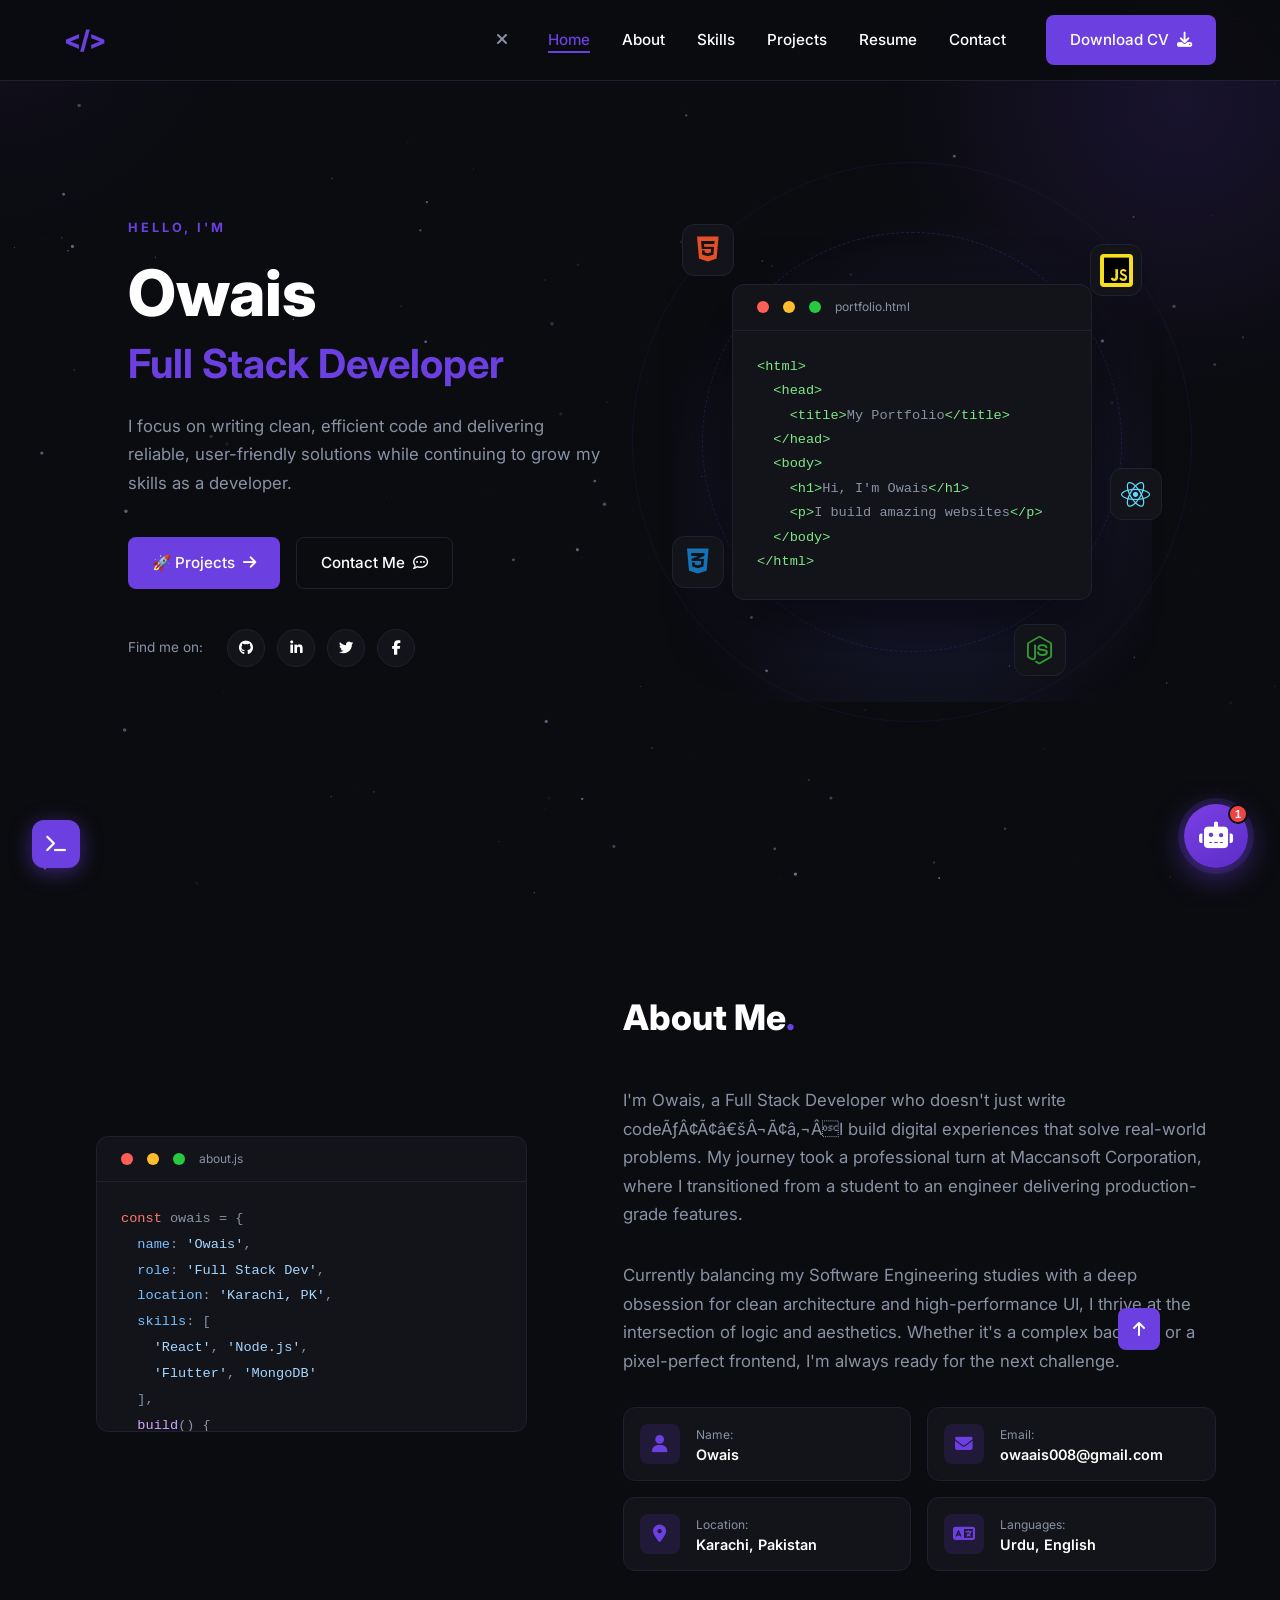
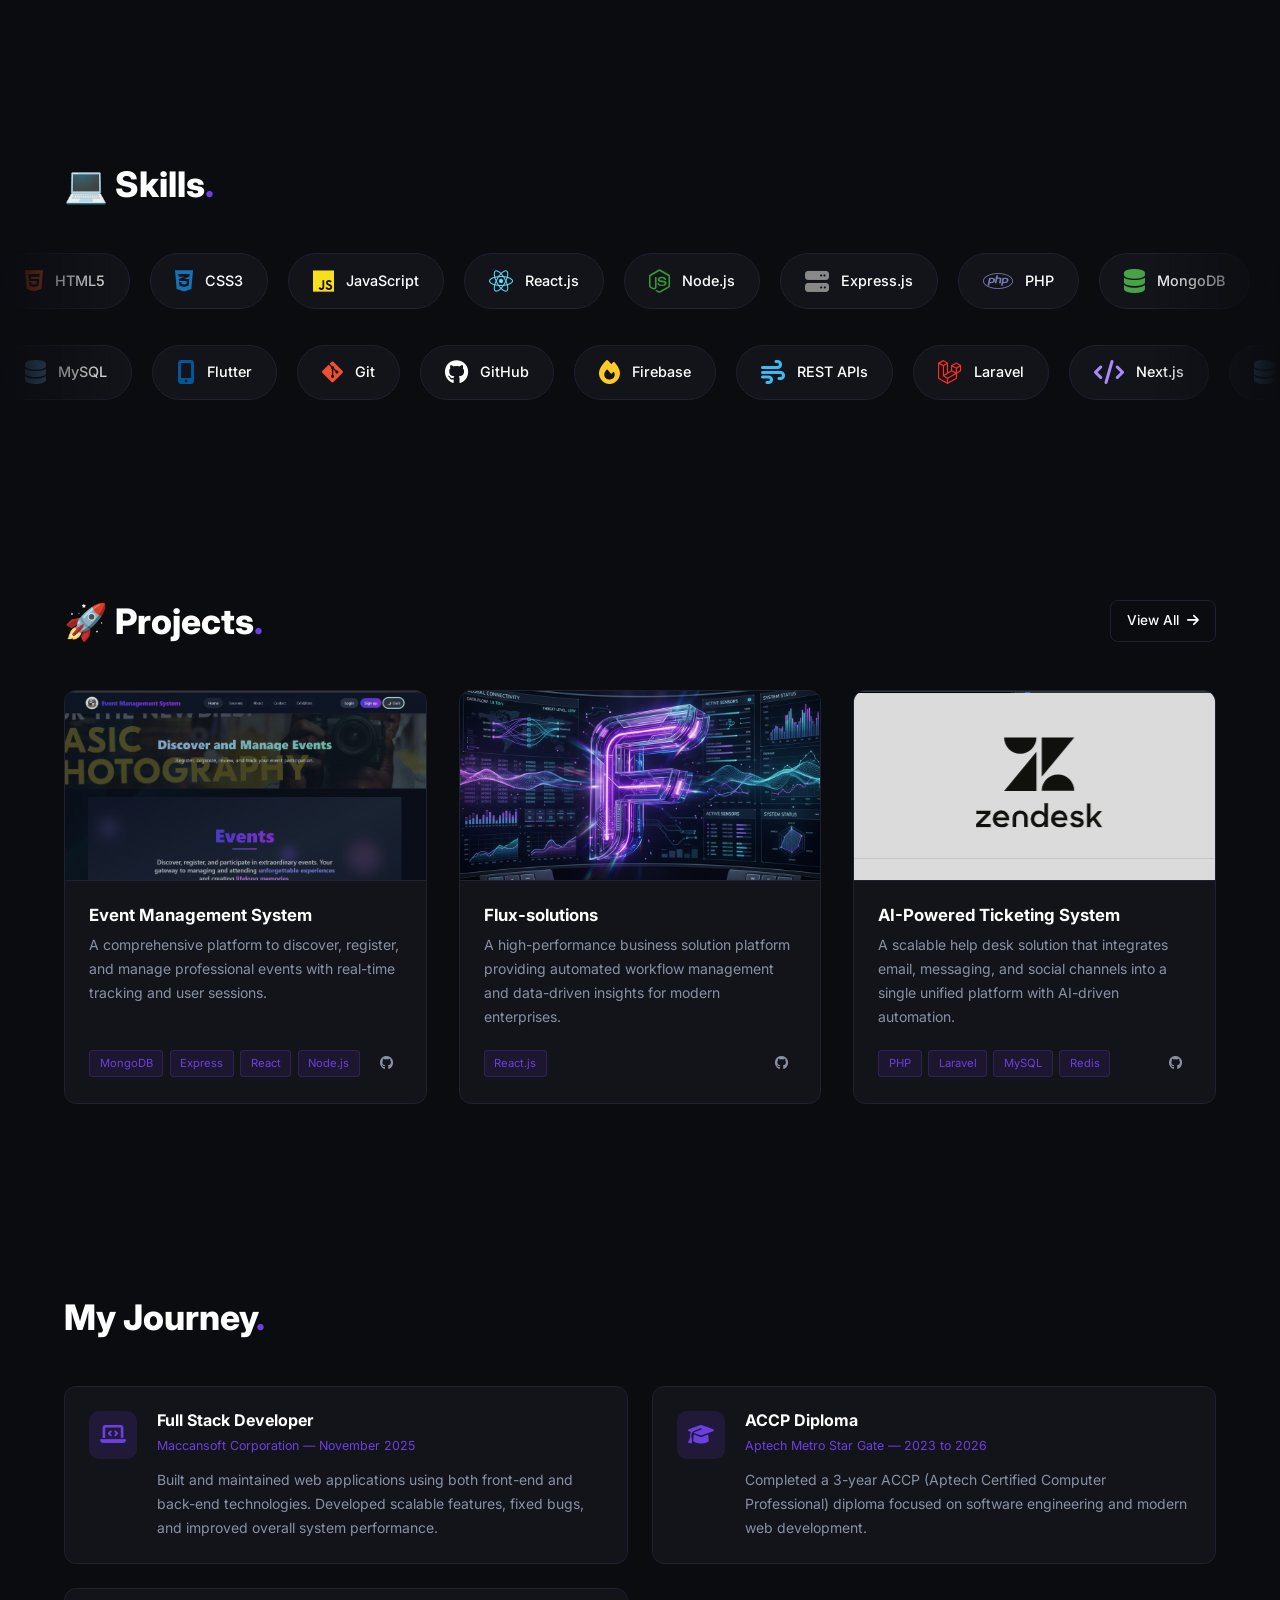
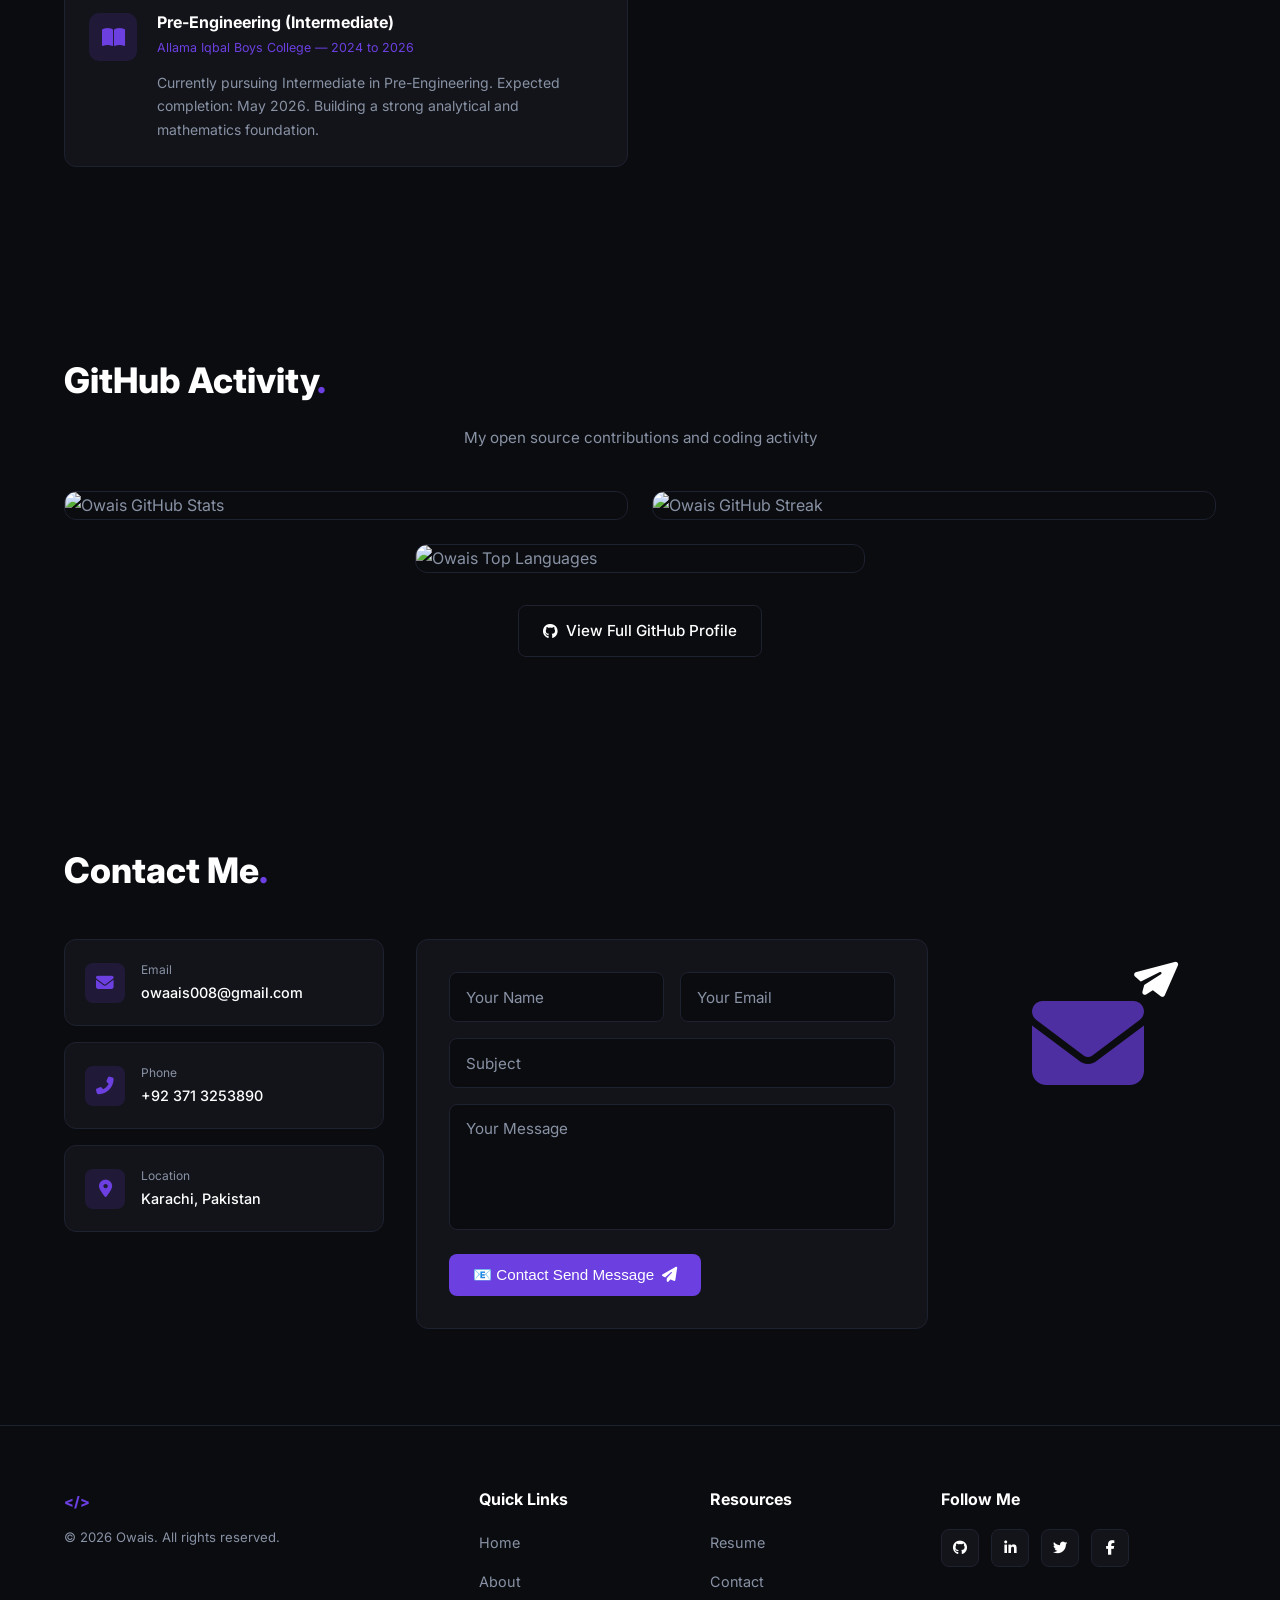
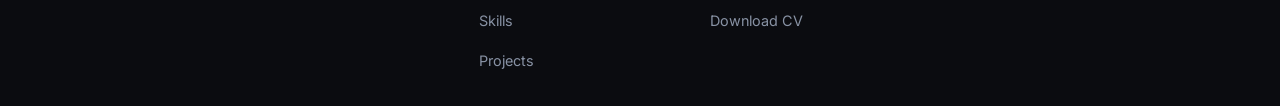
==== commit 5057c629: "UI: Implemented mobile sidebar with dedicated close button" ====
--- a/index.html
+++ b/index.html
@@ -25,6 +25,9 @@
             <a href="#" class="nav-logo">&lt;/&gt;</a>
             
             <div class="nav-menu" id="nav-menu">
+                <div class="nav-close" id="nav-close">
+                    <i class="fas fa-times"></i>
+                </div>
                 <ul class="nav-list">
                     <li><a href="#home"     class="nav-link active">Home</a></li>
                     <li><a href="#about"    class="nav-link">About</a></li>
--- a/style.css
+++ b/style.css
@@ -332,14 +332,38 @@
 
 @media (max-width:768px) {
   .nav-menu {
-    position:fixed; top:-120%; left:0; width:100%;
-    background:var(--bg); border-bottom:1px solid var(--border);
-    flex-direction:column; align-items:flex-start;
-    padding:2rem 1.5rem; gap:2rem; transition:top .4s ease;
-  }
-  .nav-menu.show-menu { top:5rem; }
-  .nav-list { flex-direction:column; gap:1.5rem; }
-  .nav-toggle { display:block; }
+    position: fixed;
+    top: 0;
+    right: -100%;
+    width: 80%;
+    height: 100vh;
+    background: rgba(11, 12, 16, 0.98);
+    backdrop-filter: blur(20px);
+    -webkit-backdrop-filter: blur(20px);
+    padding: 5rem 2rem;
+    display: flex;
+    flex-direction: column;
+    align-items: center;
+    gap: 3rem;
+    transition: right .4s cubic-bezier(0.4, 0, 0.2, 1);
+    z-index: 1000;
+    border-left: 1px solid var(--border);
+  }
+  .nav-menu.show-menu { right: 0; }
+  .nav-close {
+    position: absolute;
+    top: 1.5rem;
+    right: 1.5rem;
+    font-size: 1.5rem;
+    color: var(--white);
+    cursor: pointer;
+    transition: var(--t);
+  }
+  .nav-close:hover { color: var(--primary); }
+  .nav-list { flex-direction: column; gap: 2rem; align-items: center; }
+  .nav-link { font-size: 1.2rem; font-weight: 600; }
+  .nav-menu .btn { width: 100%; max-width: 260px; margin-top: auto; }
+  .nav-toggle { display: block; }
   .hero-name { font-size:2.8rem; }
   .hero-role { font-size:1.8rem; }
   .ring-2, .ring-3 { display:none; }
@@ -350,6 +374,7 @@
   .section-title { font-size:1.8rem; }
   .section-header { flex-direction:column; align-items:flex-start; gap:1rem; }
 }
+}
 
 @media (max-width:480px) {
   .hero-btns { flex-direction:column; }
@@ -612,13 +637,18 @@
 }
 
 @media (max-width: 768px) {
+  .github-stats { padding-block: 4rem 2rem; }
   .github-cards { 
     grid-template-columns: 1fr;
-    padding-inline: 1rem;
+    padding-inline: 0;
+    gap: 1rem;
   }
   .github-card-img {
     height: auto;
-    margin-bottom: 1rem;
+    width: 100%;
+  }
+  .github-langs .github-card-img {
+    max-width: 100%;
   }
 }
 
@@ -738,9 +768,10 @@
   }
 
   /* Improve Hero spacing */
-  .hero-name { font-size: 2.4rem; line-height: 1.2; }
-  .hero-role { font-size: 1.5rem; }
-  .hero-visual { height: 300px; }
+  .hero-name { font-size: 2.4rem; line-height: 1.2; margin-bottom: 0.5rem; }
+  .hero-role { font-size: 1.5rem; margin-bottom: 1rem; }
+  .hero-visual { height: 260px; margin-top: 2rem; }
+  .hero-btns { gap: 0.75rem; }
 
   /* Skills grid on mobile */
   .skill-grid {
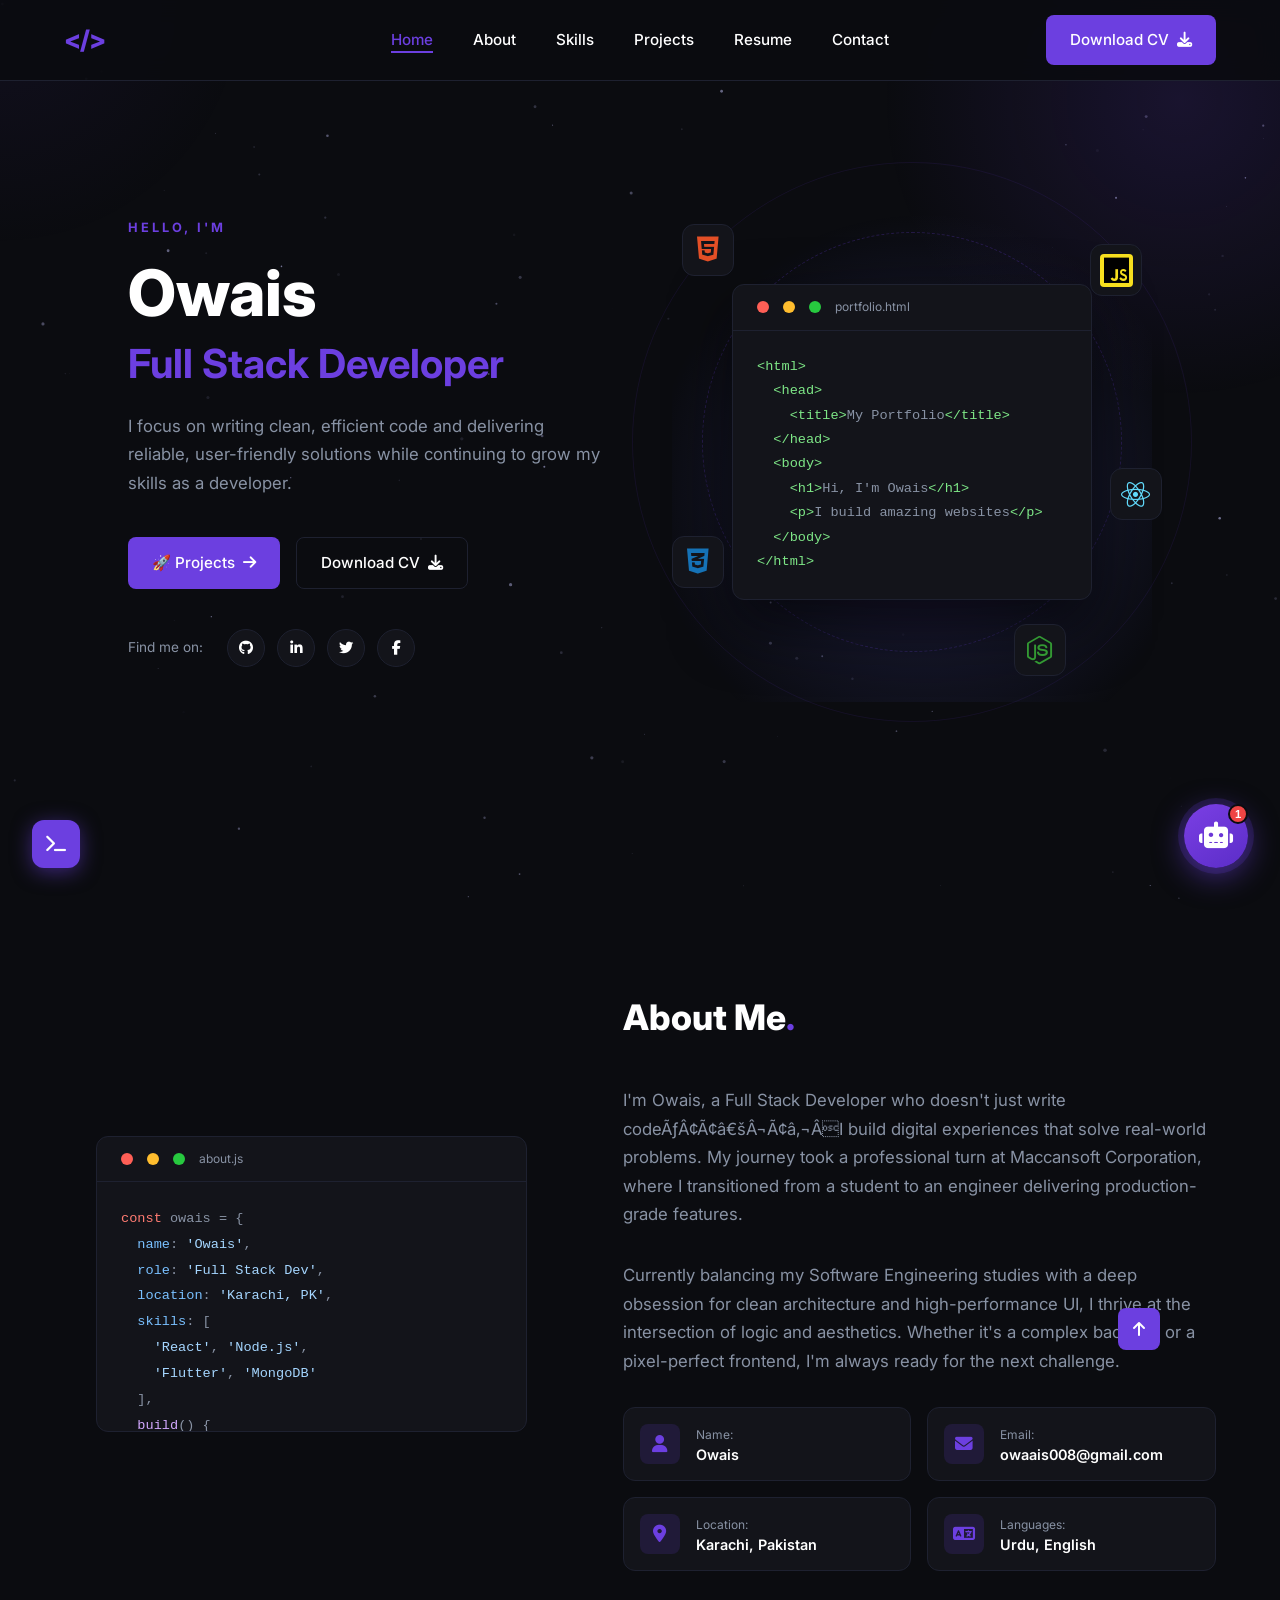
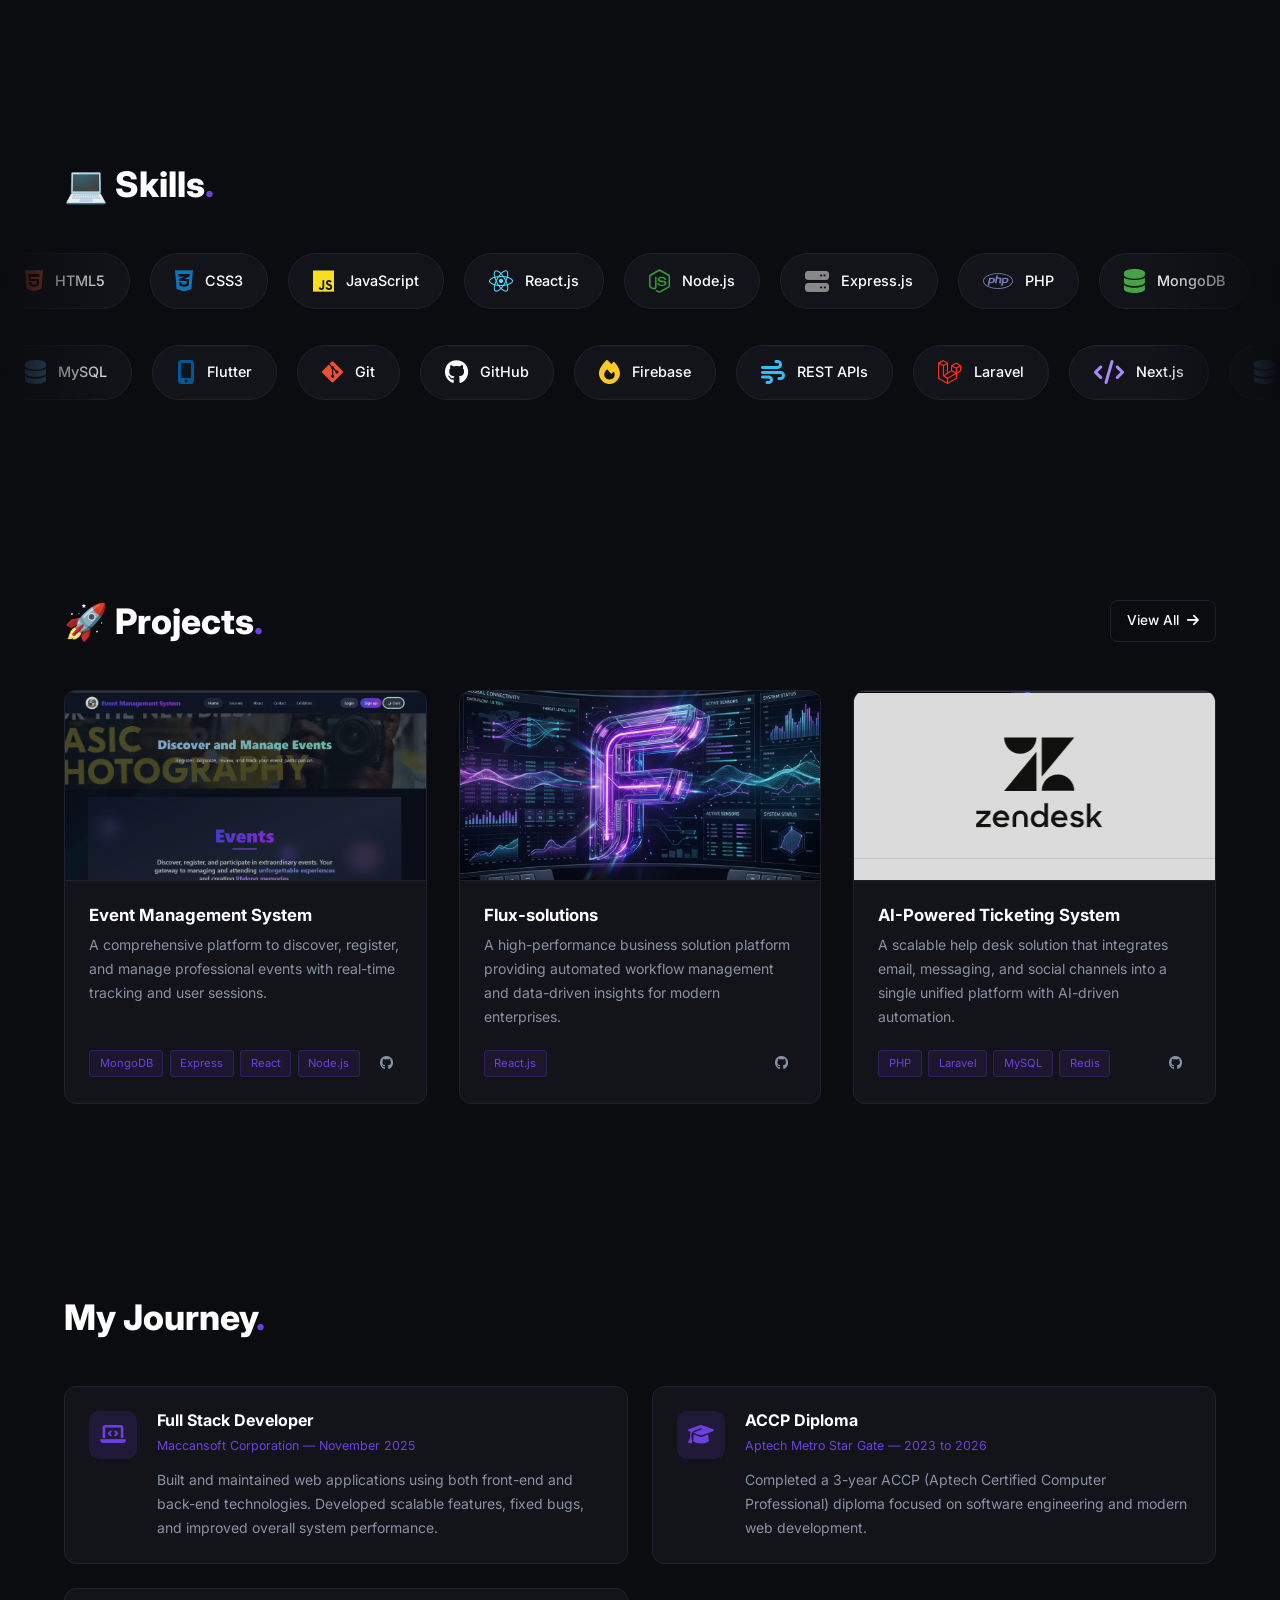
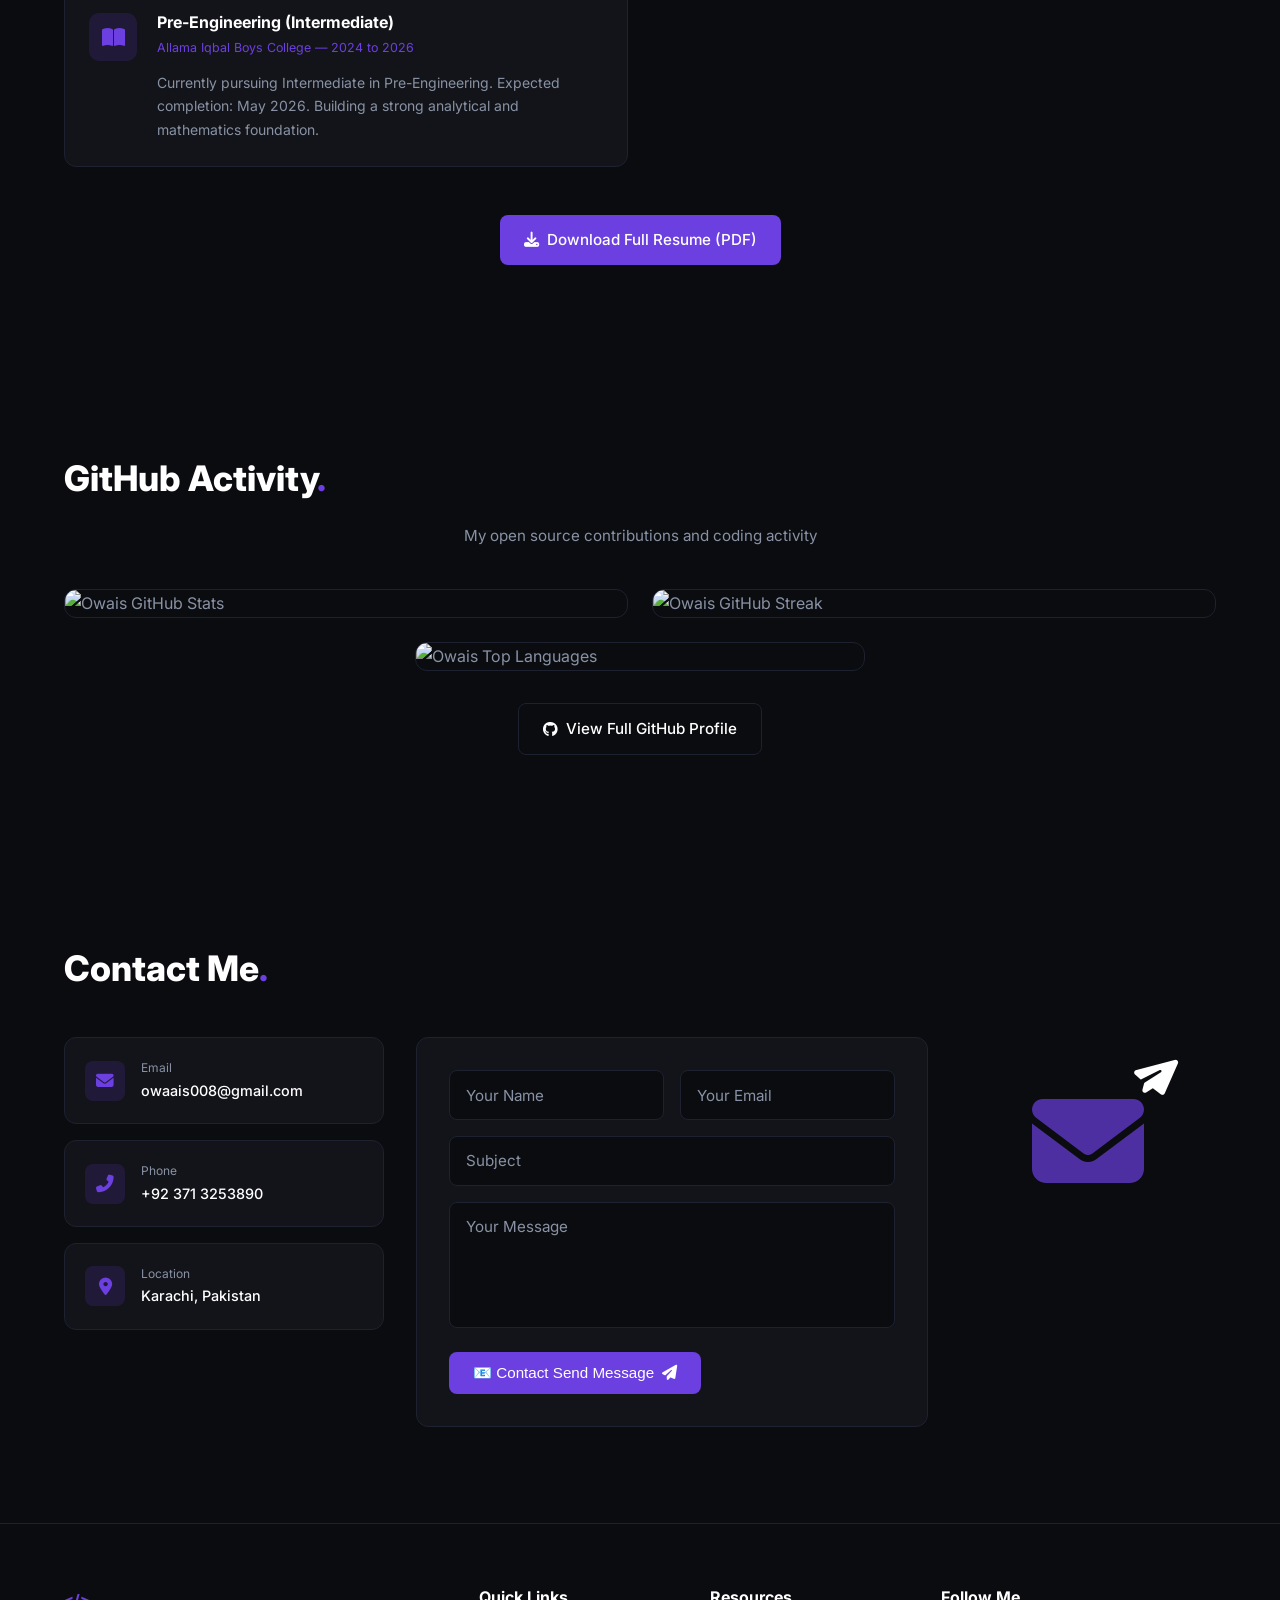
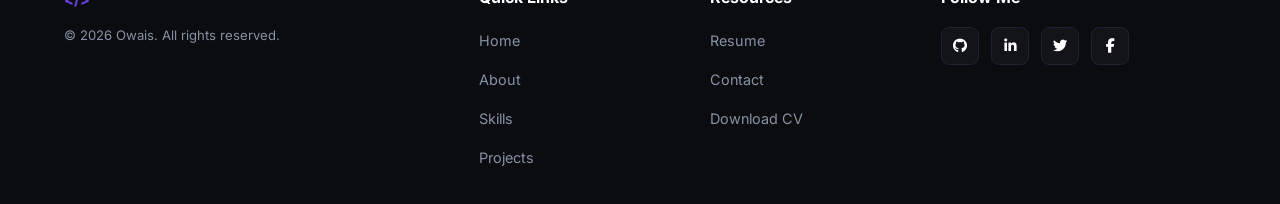
==== commit 9236bbf8: "Add CV download buttons and update styling" ====
--- a/index.html
+++ b/index.html
@@ -62,7 +62,7 @@
                     </p>
                     <div class="hero-btns">
                         <a href="#projects" class="btn btn-primary">🚀 Projects <i class="fas fa-arrow-right"></i></a>
-                        <a href="#contact"  class="btn btn-outline">Contact Me <i class="far fa-comment-dots"></i></a>
+                        <a href="cv.pdf" download="Owais_CV.pdf" class="btn btn-outline">Download CV <i class="fas fa-download"></i></a>
                     </div>
                     <div class="hero-socials">
                         <span>Find me on:</span>
@@ -347,6 +347,11 @@
                     </div>
                 </div>
             </div>
+            <div class="resume-btn-wrap reveal bottom" style="text-align:center; margin-top:3rem;">
+                <a href="cv.pdf" download="Owais_CV.pdf" class="btn btn-primary">
+                    <i class="fas fa-download"></i> Download Full Resume (PDF)
+                </a>
+            </div>
         </section>
 
         <!-- ===== GITHUB STATS ===== -->
--- a/style.css
+++ b/style.css
@@ -3,7 +3,7 @@
   --card: #13141A;
   --border: #1E2130;
   --primary: #6C3FE0;
-  --primary-light: rgba(108,63,224,0.15);
+  --primary-light: rgba(108, 63, 224, 0.15);
   --white: #FFFFFF;
   --muted: #8892A4;
   --font: 'Inter', sans-serif;
@@ -11,14 +11,53 @@
   --t: 0.3s ease;
 }
 
-*, *::before, *::after { margin:0; padding:0; box-sizing:border-box; }
-html { scroll-behavior: smooth; }
-body { font-family: var(--font); background: var(--bg); color: var(--muted); line-height:1.7; overflow-x:hidden; }
-h1,h2,h3,h4 { color: var(--white); line-height:1.2; }
-a { text-decoration:none; color:inherit; transition:var(--t); }
-ul { list-style:none; }
-img { max-width:100%; }
-.container { max-width:1200px; margin-inline:auto; padding-inline:1.5rem; }
+*,
+*::before,
+*::after {
+  margin: 0;
+  padding: 0;
+  box-sizing: border-box;
+}
+
+html {
+  scroll-behavior: smooth;
+}
+
+body {
+  font-family: var(--font);
+  background: var(--bg);
+  color: var(--muted);
+  line-height: 1.7;
+  overflow-x: hidden;
+}
+
+h1,
+h2,
+h3,
+h4 {
+  color: var(--white);
+  line-height: 1.2;
+}
+
+a {
+  text-decoration: none;
+  color: inherit;
+  transition: var(--t);
+}
+
+ul {
+  list-style: none;
+}
+
+img {
+  max-width: 100%;
+}
+
+.container {
+  max-width: 1200px;
+  margin-inline: auto;
+  padding-inline: 1.5rem;
+}
 
 /* CARDS */
 .card {
@@ -27,147 +66,518 @@
   border-radius: 12px;
   transition: var(--t);
 }
-.card:hover { border-color: var(--primary); transform: translateY(-4px); }
+
+.card:hover {
+  border-color: var(--primary);
+  transform: translateY(-4px);
+}
 
 /* BUTTONS */
 .btn {
-  display:inline-flex; align-items:center; gap:.5rem;
-  padding:.75rem 1.5rem; border-radius:8px; font-weight:500;
-  cursor:pointer; border:none; font-size:.95rem; transition:var(--t);
-}
-.btn-primary { background:var(--primary); color:#fff; }
-.btn-primary:hover { background:#5a30c5; box-shadow:0 5px 20px rgba(108,63,224,.4); }
-.btn-outline { background:transparent; border:1px solid var(--border); color:var(--white); }
-.btn-outline:hover { border-color:var(--primary); color:var(--primary); }
-.btn-sm { padding:.5rem 1rem; font-size:.85rem; }
+  display: inline-flex;
+  align-items: center;
+  gap: .5rem;
+  padding: .75rem 1.5rem;
+  border-radius: 8px;
+  font-weight: 500;
+  cursor: pointer;
+  border: none;
+  font-size: .95rem;
+  transition: var(--t);
+}
+
+.btn-primary {
+  background: var(--primary);
+  color: #fff;
+}
+
+.btn-primary:hover {
+  background: #5a30c5;
+  box-shadow: 0 5px 20px rgba(108, 63, 224, .4);
+}
+
+.btn-outline {
+  background: transparent;
+  border: 1px solid var(--border);
+  color: var(--white);
+}
+
+.btn-outline:hover {
+  border-color: var(--primary);
+  color: var(--primary);
+}
+
+.btn-sm {
+  padding: .5rem 1rem;
+  font-size: .85rem;
+}
 
 /* HEADER */
 .header {
-  position:fixed; top:0; left:0; width:100%; z-index:100;
-  background:rgba(11,12,16,.9); backdrop-filter:blur(12px);
-  border-bottom:1px solid var(--border);
-}
+  position: fixed;
+  top: 0;
+  left: 0;
+  width: 100%;
+  z-index: 100;
+  background: rgba(11, 12, 16, .9);
+  backdrop-filter: blur(12px);
+  border-bottom: 1px solid var(--border);
+}
+
 .nav {
-  height:5rem; display:flex; justify-content:space-between; align-items:center;
-}
-.nav-logo { font-size:1.6rem; font-weight:800; color:var(--primary); letter-spacing:-1px; }
-.nav-menu { display:flex; align-items:center; gap:2.5rem; }
-.nav-list { display:flex; gap:2rem; }
-.nav-link { font-size:.95rem; font-weight:500; color:var(--white); position:relative; }
+  height: 5rem;
+  display: flex;
+  justify-content: space-between;
+  align-items: center;
+}
+
+.nav-logo {
+  font-size: 1.6rem;
+  font-weight: 800;
+  color: var(--primary);
+  letter-spacing: -1px;
+}
+
+.nav-menu {
+  display: flex;
+  align-items: center;
+  gap: 2.5rem;
+  flex: 1;
+  justify-content: flex-end;
+}
+
+.nav-list {
+  display: flex;
+  gap: 2.5rem;
+  position: absolute;
+  left: 50%;
+  transform: translateX(-50%);
+}
+
+.nav-link {
+  font-size: .95rem;
+  font-weight: 500;
+  color: var(--white);
+  position: relative;
+}
+
 .nav-link::after {
-  content:''; position:absolute; bottom:-4px; left:0;
-  width:0; height:2px; background:var(--primary); transition:var(--t);
-}
-.nav-link:hover::after, .nav-link.active::after { width:100%; }
-.nav-link:hover, .nav-link.active { color:var(--primary); }
-.nav-toggle { display:none; font-size:1.4rem; color:var(--white); cursor:pointer; }
+  content: '';
+  position: absolute;
+  bottom: -4px;
+  left: 0;
+  width: 0;
+  height: 2px;
+  background: var(--primary);
+  transition: var(--t);
+}
+
+.nav-link:hover::after,
+.nav-link.active::after {
+  width: 100%;
+}
+
+.nav-link:hover,
+.nav-link.active {
+  color: var(--primary);
+}
+
+.nav-toggle {
+  display: none;
+  font-size: 1.4rem;
+  color: var(--white);
+  cursor: pointer;
+}
+
+.nav-close {
+  display: none;
+}
 
 /* SECTION */
-.section { padding-block: 6rem; }
-.section-title { font-size:2.2rem; font-weight:800; margin-bottom:3rem; }
-.section-title span { color:var(--primary); }
-.section-header { display:flex; justify-content:space-between; align-items:center; margin-bottom:3rem; }
-.section-header .section-title { margin-bottom:0; }
+.section {
+  padding-block: 6rem;
+}
+
+.section-title {
+  font-size: 2.2rem;
+  font-weight: 800;
+  margin-bottom: 3rem;
+}
+
+.section-title span {
+  color: var(--primary);
+}
+
+.section-header {
+  display: flex;
+  justify-content: space-between;
+  align-items: center;
+  margin-bottom: 3rem;
+}
+
+.section-header .section-title {
+  margin-bottom: 0;
+}
 
 /* HERO */
 .hero {
-  min-height:100vh; display:flex; align-items:center;
-  padding-top:5rem; position:relative; overflow:hidden;
-}
+  min-height: 100vh;
+  display: flex;
+  align-items: center;
+  padding-top: 5rem;
+  position: relative;
+  overflow: hidden;
+}
+
 .hero::before {
-  content:''; position:absolute; top:-200px; right:-200px;
-  width:600px; height:600px; border-radius:50%;
-  background:radial-gradient(circle, rgba(108,63,224,.15) 0%, transparent 70%);
-  pointer-events:none;
-}
-.hero-container { display:grid; grid-template-columns:1fr 1fr; align-items:center; gap:4rem; }
-.hero-greeting { font-size:.8rem; color:var(--primary); font-weight:700; letter-spacing:3px; text-transform:uppercase; display:block; margin-bottom:1rem; }
-.hero-name { font-size:4rem; font-weight:800; margin-bottom:.5rem; }
-.hero-role { font-size:2.5rem; font-weight:700; color:var(--primary); margin-bottom:1.5rem; }
-.hero-description { max-width:480px; margin-bottom:2.5rem; font-size:1.05rem; }
-.hero-btns { display:flex; gap:1rem; margin-bottom:2.5rem; }
-.hero-socials { display:flex; align-items:center; gap:1.5rem; }
-.hero-socials span { font-size:.85rem; }
-.social-icons { display:flex; gap:.75rem; }
+  content: '';
+  position: absolute;
+  top: -200px;
+  right: -200px;
+  width: 600px;
+  height: 600px;
+  border-radius: 50%;
+  background: radial-gradient(circle, rgba(108, 63, 224, .15) 0%, transparent 70%);
+  pointer-events: none;
+}
+
+.hero-container {
+  display: grid;
+  grid-template-columns: 1fr 1fr;
+  align-items: center;
+  gap: 4rem;
+}
+
+.hero-greeting {
+  font-size: .8rem;
+  color: var(--primary);
+  font-weight: 700;
+  letter-spacing: 3px;
+  text-transform: uppercase;
+  display: block;
+  margin-bottom: 1rem;
+}
+
+.hero-name {
+  font-size: 4rem;
+  font-weight: 800;
+  margin-bottom: .5rem;
+}
+
+.hero-role {
+  font-size: 2.5rem;
+  font-weight: 700;
+  color: var(--primary);
+  margin-bottom: 1.5rem;
+}
+
+.hero-description {
+  max-width: 480px;
+  margin-bottom: 2.5rem;
+  font-size: 1.05rem;
+}
+
+.hero-btns {
+  display: flex;
+  gap: 1rem;
+  margin-bottom: 2.5rem;
+}
+
+.hero-socials {
+  display: flex;
+  align-items: center;
+  gap: 1.5rem;
+}
+
+.hero-socials span {
+  font-size: .85rem;
+}
+
+.social-icons {
+  display: flex;
+  gap: .75rem;
+}
+
 .social-icons a {
-  width:38px; height:38px; border-radius:50%;
-  background:var(--card); border:1px solid var(--border);
-  display:flex; justify-content:center; align-items:center;
-  color:var(--white); font-size:.9rem;
-}
-.social-icons a:hover { background:var(--primary); border-color:var(--primary); }
+  width: 38px;
+  height: 38px;
+  border-radius: 50%;
+  background: var(--card);
+  border: 1px solid var(--border);
+  display: flex;
+  justify-content: center;
+  align-items: center;
+  color: var(--white);
+  font-size: .9rem;
+}
+
+.social-icons a:hover {
+  background: var(--primary);
+  border-color: var(--primary);
+}
 
 /* HERO VISUAL */
 .hero-visual {
-  position:relative; height:520px;
-  display:flex; justify-content:center; align-items:center;
-}
-.hero-rings { position:absolute; inset:0; display:flex; justify-content:center; align-items:center; z-index:0; }
+  position: relative;
+  height: 520px;
+  display: flex;
+  justify-content: center;
+  align-items: center;
+}
+
+.hero-rings {
+  position: absolute;
+  inset: 0;
+  display: flex;
+  justify-content: center;
+  align-items: center;
+  z-index: 0;
+}
+
 .ring {
-  position:absolute; border-radius:50%;
-  border:1px solid rgba(108,63,224,.25);
-}
-.ring-1 { width:280px; height:280px; }
-.ring-2 { width:420px; height:420px; border-style:dashed; animation:spin 25s linear infinite; }
-.ring-3 { width:560px; height:560px; opacity:.4; }
-@keyframes spin { to { transform:rotate(360deg); } }
+  position: absolute;
+  border-radius: 50%;
+  border: 1px solid rgba(108, 63, 224, .25);
+}
+
+.ring-1 {
+  width: 280px;
+  height: 280px;
+}
+
+.ring-2 {
+  width: 420px;
+  height: 420px;
+  border-style: dashed;
+  animation: spin 25s linear infinite;
+}
+
+.ring-3 {
+  width: 560px;
+  height: 560px;
+  opacity: .4;
+}
+
+@keyframes spin {
+  to {
+    transform: rotate(360deg);
+  }
+}
 
 .hero-code {
-  width:360px; padding:0; overflow:hidden;
-  box-shadow:0 25px 60px rgba(0,0,0,.6); z-index:2; position:relative;
-}
+  width: 360px;
+  padding: 0;
+  overflow: hidden;
+  box-shadow: 0 25px 60px rgba(0, 0, 0, .6);
+  z-index: 2;
+  position: relative;
+}
+
 .code-header {
-  padding:.75rem 1rem; border-bottom:1px solid var(--border);
-  display:flex; gap:6px; align-items:center;
-}
-.code-header span { font-size:.75rem; color:var(--muted); margin-left:.5rem; }
-.dot { width:12px; height:12px; border-radius:50%; display:inline-block; }
-.red { background:#FF5F56; } .yellow { background:#FFBD2E; } .green { background:#27C93F; }
-.code-body { padding:1.5rem; font-family:var(--code); font-size:.85rem; line-height:1.8; color:#8892A4; }
-.tag { color:#7EE787; }
-.attr { color:#79C0FF; }
-.val { color:#FFA657; }
+  padding: .75rem 1rem;
+  border-bottom: 1px solid var(--border);
+  display: flex;
+  gap: 6px;
+  align-items: center;
+}
+
+.code-header span {
+  font-size: .75rem;
+  color: var(--muted);
+  margin-left: .5rem;
+}
+
+.dot {
+  width: 12px;
+  height: 12px;
+  border-radius: 50%;
+  display: inline-block;
+}
+
+.red {
+  background: #FF5F56;
+}
+
+.yellow {
+  background: #FFBD2E;
+}
+
+.green {
+  background: #27C93F;
+}
+
+.code-body {
+  padding: 1.5rem;
+  font-family: var(--code);
+  font-size: .85rem;
+  line-height: 1.8;
+  color: #8892A4;
+}
+
+.tag {
+  color: #7EE787;
+}
+
+.attr {
+  color: #79C0FF;
+}
+
+.val {
+  color: #FFA657;
+}
 
 .float-icon {
-  position:absolute; width:52px; height:52px; padding:0;
-  display:flex; justify-content:center; align-items:center;
-  font-size:1.8rem; border-radius:12px; z-index:3;
-  animation:float 5s ease-in-out infinite;
-}
-.fi-1 { top:8%;  left:2%;  animation-delay:0s; }
-.fi-2 { bottom:22%; left:0%; animation-delay:1.2s; }
-.fi-3 { top:12%; right:2%; animation-delay:.6s; }
-.fi-4 { bottom:35%; right:-2%; animation-delay:1.8s; }
-.fi-5 { bottom:5%; right:18%; animation-delay:2.4s; }
-@keyframes float { 0%,100%{transform:translateY(0)} 50%{transform:translateY(-14px)} }
+  position: absolute;
+  width: 52px;
+  height: 52px;
+  padding: 0;
+  display: flex;
+  justify-content: center;
+  align-items: center;
+  font-size: 1.8rem;
+  border-radius: 12px;
+  z-index: 3;
+  animation: float 5s ease-in-out infinite;
+}
+
+.fi-1 {
+  top: 8%;
+  left: 2%;
+  animation-delay: 0s;
+}
+
+.fi-2 {
+  bottom: 22%;
+  left: 0%;
+  animation-delay: 1.2s;
+}
+
+.fi-3 {
+  top: 12%;
+  right: 2%;
+  animation-delay: .6s;
+}
+
+.fi-4 {
+  bottom: 35%;
+  right: -2%;
+  animation-delay: 1.8s;
+}
+
+.fi-5 {
+  bottom: 5%;
+  right: 18%;
+  animation-delay: 2.4s;
+}
+
+@keyframes float {
+
+  0%,
+  100% {
+    transform: translateY(0)
+  }
+
+  50% {
+    transform: translateY(-14px)
+  }
+}
 
 /* ABOUT */
-.about-container { display:grid; grid-template-columns:1fr 1.2fr; gap:4rem; align-items:center; }
+.about-container {
+  display: grid;
+  grid-template-columns: 1fr 1.2fr;
+  gap: 4rem;
+  align-items: center;
+}
 
 .about-visual {
-  height:360px; display:flex; justify-content:center; align-items:center;
-  position:relative; padding:2rem;
-}
-.about-code-card { width:100%; height:100%; position:relative; padding:0; overflow:hidden; }
+  height: 360px;
+  display: flex;
+  justify-content: center;
+  align-items: center;
+  position: relative;
+  padding: 2rem;
+}
+
+.about-code-card {
+  width: 100%;
+  height: 100%;
+  position: relative;
+  padding: 0;
+  overflow: hidden;
+}
+
 .about-code-inner {
-  padding:1.5rem; font-family:var(--code); font-size:.85rem; line-height:1.9; color:var(--muted);
-  height:calc(100% - 48px);
-}
-.kw { color:#FF7B72; } .fn { color:#D2A8FF; } .str { color:#A5D6FF; } .cmt { color:#5A6480; }
-
-.about-desc { font-size:1.05rem; margin-bottom:2rem; }
-.about-info-grid { display:grid; grid-template-columns:repeat(2,1fr); gap:1rem; }
-.info-card { display:flex; align-items:center; gap:1rem; padding:1rem; }
+  padding: 1.5rem;
+  font-family: var(--code);
+  font-size: .85rem;
+  line-height: 1.9;
+  color: var(--muted);
+  height: calc(100% - 48px);
+}
+
+.kw {
+  color: #FF7B72;
+}
+
+.fn {
+  color: #D2A8FF;
+}
+
+.str {
+  color: #A5D6FF;
+}
+
+.cmt {
+  color: #5A6480;
+}
+
+.about-desc {
+  font-size: 1.05rem;
+  margin-bottom: 2rem;
+}
+
+.about-info-grid {
+  display: grid;
+  grid-template-columns: repeat(2, 1fr);
+  gap: 1rem;
+}
+
+.info-card {
+  display: flex;
+  align-items: center;
+  gap: 1rem;
+  padding: 1rem;
+}
+
 .info-icon {
-  width:40px; height:40px; flex-shrink:0; border-radius:8px;
-  background:var(--primary-light); color:var(--primary);
-  display:flex; justify-content:center; align-items:center; font-size:1.1rem;
-}
-.info-text span { font-size:.75rem; color:var(--muted); display:block; }
-.info-text h4 { font-size:.9rem; font-weight:600; }
+  width: 40px;
+  height: 40px;
+  flex-shrink: 0;
+  border-radius: 8px;
+  background: var(--primary-light);
+  color: var(--primary);
+  display: flex;
+  justify-content: center;
+  align-items: center;
+  font-size: 1.1rem;
+}
+
+.info-text span {
+  font-size: .75rem;
+  color: var(--muted);
+  display: block;
+}
+
+.info-text h4 {
+  font-size: .9rem;
+  font-weight: 600;
+}
 
 /* SKILLS SLIDER */
-.skills .section-title { margin-bottom: 2.5rem; }
+.skills .section-title {
+  margin-bottom: 2.5rem;
+}
 
 .slider-track-wrapper {
   overflow: hidden;
@@ -183,13 +593,37 @@
   width: max-content;
 }
 
-.track-left  { animation: scrollLeft  30s linear infinite; }
-.track-right { animation: scrollRight 30s linear infinite; }
-
-.slider-track-wrapper:hover .slider-track { animation-play-state: paused; }
-
-@keyframes scrollLeft  { from { transform: translateX(0); } to { transform: translateX(-50%); } }
-@keyframes scrollRight { from { transform: translateX(-50%); } to { transform: translateX(0); } }
+.track-left {
+  animation: scrollLeft 30s linear infinite;
+}
+
+.track-right {
+  animation: scrollRight 30s linear infinite;
+}
+
+.slider-track-wrapper:hover .slider-track {
+  animation-play-state: paused;
+}
+
+@keyframes scrollLeft {
+  from {
+    transform: translateX(0);
+  }
+
+  to {
+    transform: translateX(-50%);
+  }
+}
+
+@keyframes scrollRight {
+  from {
+    transform: translateX(-50%);
+  }
+
+  to {
+    transform: translateX(0);
+  }
+}
 
 .skill-pill {
   display: flex;
@@ -203,131 +637,466 @@
   transition: var(--t);
   cursor: default;
 }
-.skill-pill:hover { border-color: var(--primary); transform: translateY(-3px); }
-.skill-pill i    { font-size: 1.5rem; }
-.skill-pill span { font-size: .9rem; font-weight: 500; color: var(--white); }
+
+.skill-pill:hover {
+  border-color: var(--primary);
+  transform: translateY(-3px);
+}
+
+.skill-pill i {
+  font-size: 1.5rem;
+}
+
+.skill-pill span {
+  font-size: .9rem;
+  font-weight: 500;
+  color: var(--white);
+}
 
 /* PROJECTS */
-.projects-grid { display:grid; grid-template-columns:repeat(3,1fr); gap:2rem; }
-.project-card { padding:0; display:flex; flex-direction:column; overflow:hidden; }
-.project-img { height:190px; display:flex; justify-content:center; align-items:center; border-bottom:1px solid var(--border); padding:1.5rem; }
-.p-bg-1 { background:linear-gradient(135deg,#1A1F35,#2D1B69); }
-.p-bg-2 { background:linear-gradient(135deg,#0F2027,#203A43); }
-.p-bg-3 { background:linear-gradient(135deg,#1A1F35,#16213E); }
+.projects-grid {
+  display: grid;
+  grid-template-columns: repeat(3, 1fr);
+  gap: 2rem;
+}
+
+.project-card {
+  padding: 0;
+  display: flex;
+  flex-direction: column;
+  overflow: hidden;
+}
+
+.project-img {
+  height: 190px;
+  display: flex;
+  justify-content: center;
+  align-items: center;
+  border-bottom: 1px solid var(--border);
+  padding: 1.5rem;
+}
+
+.p-bg-1 {
+  background: linear-gradient(135deg, #1A1F35, #2D1B69);
+}
+
+.p-bg-2 {
+  background: linear-gradient(135deg, #0F2027, #203A43);
+}
+
+.p-bg-3 {
+  background: linear-gradient(135deg, #1A1F35, #16213E);
+}
+
 .proj-mockup {
-  width:85%; height:100%; background:rgba(0,0,0,.4);
-  border-radius:8px 8px 0 0; border:1px solid rgba(255,255,255,.08);
-  border-bottom:none; display:flex; flex-direction:column; overflow:hidden;
-}
-.pm-header { padding:.5rem .75rem; border-bottom:1px solid rgba(255,255,255,.06); display:flex; gap:4px; align-items:center; }
-.pm-header .dot { width:8px; height:8px; background:#2D3748; }
-.pm-body { flex:1; display:flex; justify-content:center; align-items:center; font-size:2.2rem; color:var(--primary); }
-.project-content { padding:1.5rem; flex:1; display:flex; flex-direction:column; }
-.project-content h3 { font-size:1.05rem; margin-bottom:.5rem; }
-.project-content p { font-size:.875rem; flex:1; margin-bottom:1.25rem; }
-.project-footer { display:flex; justify-content:space-between; align-items:center; }
-.project-tags { display:flex; flex-wrap:wrap; gap:.4rem; }
+  width: 85%;
+  height: 100%;
+  background: rgba(0, 0, 0, .4);
+  border-radius: 8px 8px 0 0;
+  border: 1px solid rgba(255, 255, 255, .08);
+  border-bottom: none;
+  display: flex;
+  flex-direction: column;
+  overflow: hidden;
+}
+
+.pm-header {
+  padding: .5rem .75rem;
+  border-bottom: 1px solid rgba(255, 255, 255, .06);
+  display: flex;
+  gap: 4px;
+  align-items: center;
+}
+
+.pm-header .dot {
+  width: 8px;
+  height: 8px;
+  background: #2D3748;
+}
+
+.pm-body {
+  flex: 1;
+  display: flex;
+  justify-content: center;
+  align-items: center;
+  font-size: 2.2rem;
+  color: var(--primary);
+}
+
+.project-content {
+  padding: 1.5rem;
+  flex: 1;
+  display: flex;
+  flex-direction: column;
+}
+
+.project-content h3 {
+  font-size: 1.05rem;
+  margin-bottom: .5rem;
+}
+
+.project-content p {
+  font-size: .875rem;
+  flex: 1;
+  margin-bottom: 1.25rem;
+}
+
+.project-footer {
+  display: flex;
+  justify-content: space-between;
+  align-items: center;
+}
+
+.project-tags {
+  display: flex;
+  flex-wrap: wrap;
+  gap: .4rem;
+}
+
 .project-tags span {
-  font-size:.7rem; padding:.2rem .6rem;
-  background:rgba(108,63,224,.1); border:1px solid rgba(108,63,224,.25);
-  border-radius:4px; color:var(--primary);
-}
-.project-links { display:flex; gap:.5rem; }
+  font-size: .7rem;
+  padding: .2rem .6rem;
+  background: rgba(108, 63, 224, .1);
+  border: 1px solid rgba(108, 63, 224, .25);
+  border-radius: 4px;
+  color: var(--primary);
+}
+
+.project-links {
+  display: flex;
+  gap: .5rem;
+}
+
 .project-links a {
-  width:30px; height:30px; padding:0;
-  display:flex; justify-content:center; align-items:center;
-  font-size:.85rem; color:var(--muted);
-}
-.project-links a:hover { color:var(--primary); }
+  width: 30px;
+  height: 30px;
+  padding: 0;
+  display: flex;
+  justify-content: center;
+  align-items: center;
+  font-size: .85rem;
+  color: var(--muted);
+}
+
+.project-links a:hover {
+  color: var(--primary);
+}
 
 /* RESUME */
-.resume-grid { display:grid; grid-template-columns:repeat(2,1fr); gap:1.5rem; }
-.resume-card { display:flex; gap:1.25rem; padding:1.5rem; }
+.resume-grid {
+  display: grid;
+  grid-template-columns: repeat(2, 1fr);
+  gap: 1.5rem;
+}
+
+.resume-card {
+  display: flex;
+  gap: 1.25rem;
+  padding: 1.5rem;
+}
+
 .resume-icon {
-  width:48px; height:48px; flex-shrink:0; border-radius:10px;
-  background:var(--primary-light); color:var(--primary);
-  display:flex; justify-content:center; align-items:center; font-size:1.3rem;
-}
-.resume-info h3 { font-size:1rem; margin-bottom:.3rem; }
-.resume-sub { display:block; font-size:.78rem; color:var(--primary); margin-bottom:.75rem; }
-.resume-info p { font-size:.875rem; }
+  width: 48px;
+  height: 48px;
+  flex-shrink: 0;
+  border-radius: 10px;
+  background: var(--primary-light);
+  color: var(--primary);
+  display: flex;
+  justify-content: center;
+  align-items: center;
+  font-size: 1.3rem;
+}
+
+.resume-info h3 {
+  font-size: 1rem;
+  margin-bottom: .3rem;
+}
+
+.resume-sub {
+  display: block;
+  font-size: .78rem;
+  color: var(--primary);
+  margin-bottom: .75rem;
+}
+
+.resume-info p {
+  font-size: .875rem;
+}
 
 /* CONTACT */
-.contact-container { display:grid; grid-template-columns:1fr 1.6fr 0.8fr; gap:2rem; align-items:start; }
-.contact-info { display:flex; flex-direction:column; gap:1rem; }
-.c-item { display:flex; align-items:center; gap:1rem; padding:1.25rem; }
+.contact-container {
+  display: grid;
+  grid-template-columns: 1fr 1.6fr 0.8fr;
+  gap: 2rem;
+  align-items: start;
+}
+
+.contact-info {
+  display: flex;
+  flex-direction: column;
+  gap: 1rem;
+}
+
+.c-item {
+  display: flex;
+  align-items: center;
+  gap: 1rem;
+  padding: 1.25rem;
+}
+
 .c-icon {
-  width:40px; height:40px; border-radius:8px; flex-shrink:0;
-  background:var(--primary-light); color:var(--primary);
-  display:flex; justify-content:center; align-items:center; font-size:1.1rem;
-}
-.c-item span { font-size:.75rem; display:block; }
-.c-item p { font-size:.9rem; color:var(--white); font-weight:500; }
-
-.contact-form { display:flex; flex-direction:column; gap:1rem; padding:2rem; }
-.form-row { display:grid; grid-template-columns:1fr 1fr; gap:1rem; }
+  width: 40px;
+  height: 40px;
+  border-radius: 8px;
+  flex-shrink: 0;
+  background: var(--primary-light);
+  color: var(--primary);
+  display: flex;
+  justify-content: center;
+  align-items: center;
+  font-size: 1.1rem;
+}
+
+.c-item span {
+  font-size: .75rem;
+  display: block;
+}
+
+.c-item p {
+  font-size: .9rem;
+  color: var(--white);
+  font-weight: 500;
+}
+
+.contact-form {
+  display: flex;
+  flex-direction: column;
+  gap: 1rem;
+  padding: 2rem;
+}
+
+.form-row {
+  display: grid;
+  grid-template-columns: 1fr 1fr;
+  gap: 1rem;
+}
+
 .form-input {
-  width:100%; background:var(--bg); border:1px solid var(--border);
-  padding:.9rem 1rem; border-radius:8px; color:var(--white);
-  font-family:var(--font); font-size:.95rem; outline:none; transition:var(--t);
-}
-.form-input::placeholder { color:var(--muted); }
-.form-input:focus { border-color:var(--primary); }
-textarea.form-input { resize:none; }
-.contact-submit { align-self:flex-start; margin-top:.5rem; }
-
-.contact-visual { display:flex; justify-content:center; align-items:center; padding-top:3rem; }
-.envelope-wrap { position:relative; text-align:center; }
-.envelope-icon { font-size:7rem; color:var(--primary); opacity:.7; display:block; }
+  width: 100%;
+  background: var(--bg);
+  border: 1px solid var(--border);
+  padding: .9rem 1rem;
+  border-radius: 8px;
+  color: var(--white);
+  font-family: var(--font);
+  font-size: .95rem;
+  outline: none;
+  transition: var(--t);
+}
+
+.form-input::placeholder {
+  color: var(--muted);
+}
+
+.form-input:focus {
+  border-color: var(--primary);
+}
+
+textarea.form-input {
+  resize: none;
+}
+
+.contact-submit {
+  align-self: flex-start;
+  margin-top: .5rem;
+}
+
+.contact-visual {
+  display: flex;
+  justify-content: center;
+  align-items: center;
+  padding-top: 3rem;
+}
+
+.envelope-wrap {
+  position: relative;
+  text-align: center;
+}
+
+.envelope-icon {
+  font-size: 7rem;
+  color: var(--primary);
+  opacity: .7;
+  display: block;
+}
+
 .plane-icon {
-  position:absolute; top:-30px; right:-30px;
-  font-size:2.5rem; color:var(--white);
-  transform:rotate(15deg); animation:fly 3s ease-in-out infinite alternate;
-}
-@keyframes fly { 0%{transform:translate(0,0) rotate(15deg)} 100%{transform:translate(15px,-15px) rotate(25deg)} }
+  position: absolute;
+  top: -30px;
+  right: -30px;
+  font-size: 2.5rem;
+  color: var(--white);
+  transform: rotate(15deg);
+  animation: fly 3s ease-in-out infinite alternate;
+}
+
+@keyframes fly {
+  0% {
+    transform: translate(0, 0) rotate(15deg)
+  }
+
+  100% {
+    transform: translate(15px, -15px) rotate(25deg)
+  }
+}
 
 /* FOOTER */
-.footer { border-top:1px solid var(--border); padding-block:4rem 2rem; }
-.footer-container { display:grid; grid-template-columns:2fr 1fr 1fr 1.5fr; gap:3rem; }
-.footer-logo { font-size:1.8rem; font-weight:800; color:var(--primary); display:block; margin-bottom:.75rem; }
-.footer-copy { font-size:.82rem; }
-.footer-col h3 { font-size:1rem; margin-bottom:1.25rem; }
-.footer-col ul { display:flex; flex-direction:column; gap:.75rem; }
-.footer-col a { font-size:.9rem; }
-.footer-col a:hover { color:var(--primary); }
-.footer-col .social-icons a { border-radius:8px; }
+.footer {
+  border-top: 1px solid var(--border);
+  padding-block: 4rem 2rem;
+}
+
+.footer-container {
+  display: grid;
+  grid-template-columns: 2fr 1fr 1fr 1.5fr;
+  gap: 3rem;
+}
+
+.footer-logo {
+  font-size: 1.8rem;
+  font-weight: 800;
+  color: var(--primary);
+  display: block;
+  margin-bottom: .75rem;
+}
+
+.footer-copy {
+  font-size: .82rem;
+}
+
+.footer-col h3 {
+  font-size: 1rem;
+  margin-bottom: 1.25rem;
+}
+
+.footer-col ul {
+  display: flex;
+  flex-direction: column;
+  gap: .75rem;
+}
+
+.footer-col a {
+  font-size: .9rem;
+}
+
+.footer-col a:hover {
+  color: var(--primary);
+}
+
+.footer-col .social-icons a {
+  border-radius: 8px;
+}
 
 /* SCROLLUP */
 .scrollup {
-  position:fixed; right:7.5rem; bottom:-50%; z-index:50;
-  width:42px; height:42px; border-radius:8px;
-  background:var(--primary); color:#fff;
-  display:flex; justify-content:center; align-items:center;
-  transition:var(--t); border:none; padding:0;
-}
-.scrollup:hover { background:#5a30c5; transform:translateY(-4px); }
-.scrollup.show-scroll { bottom:2rem; }
+  position: fixed;
+  right: 7.5rem;
+  bottom: -50%;
+  z-index: 50;
+  width: 42px;
+  height: 42px;
+  border-radius: 8px;
+  background: var(--primary);
+  color: #fff;
+  display: flex;
+  justify-content: center;
+  align-items: center;
+  transition: var(--t);
+  border: none;
+  padding: 0;
+}
+
+.scrollup:hover {
+  background: #5a30c5;
+  transform: translateY(-4px);
+}
+
+.scrollup.show-scroll {
+  bottom: 2rem;
+}
 
 /* REVEAL */
-.reveal { opacity:0; transform:translateY(30px); transition:opacity .8s ease, transform .8s ease; }
-.reveal.right { transform:translateX(30px); }
-.reveal.bottom { transform:translateY(50px); }
-.reveal.active { opacity:1; transform:translate(0,0); }
+.reveal {
+  opacity: 0;
+  transform: translateY(30px);
+  transition: opacity .8s ease, transform .8s ease;
+}
+
+.reveal.right {
+  transform: translateX(30px);
+}
+
+.reveal.bottom {
+  transform: translateY(50px);
+}
+
+.reveal.active {
+  opacity: 1;
+  transform: translate(0, 0);
+}
 
 /* RESPONSIVE */
 @media (max-width:1024px) {
-  .hero-container { grid-template-columns:1fr; text-align:center; }
-  .hero-btns, .hero-socials { justify-content:center; }
-  .hero-description { margin-inline:auto; }
-  .hero-visual { height:400px; }
-  .about-container { grid-template-columns:1fr; }
-  .skills-container { grid-template-columns:1fr; }
-  .skill-grid { grid-template-columns:repeat(4,1fr); }
-  .projects-grid { grid-template-columns:repeat(2,1fr); }
-  .resume-grid { grid-template-columns:1fr; }
-  .contact-container { grid-template-columns:1fr; }
-  .contact-visual { display:none; }
-  .footer-container { grid-template-columns:repeat(2,1fr); }
+  .hero-container {
+    grid-template-columns: 1fr;
+    text-align: center;
+  }
+
+  .hero-btns,
+  .hero-socials {
+    justify-content: center;
+  }
+
+  .hero-description {
+    margin-inline: auto;
+  }
+
+  .hero-visual {
+    height: 400px;
+  }
+
+  .about-container {
+    grid-template-columns: 1fr;
+  }
+
+  .skills-container {
+    grid-template-columns: 1fr;
+  }
+
+  .skill-grid {
+    grid-template-columns: repeat(4, 1fr);
+  }
+
+  .projects-grid {
+    grid-template-columns: repeat(2, 1fr);
+  }
+
+  .resume-grid {
+    grid-template-columns: 1fr;
+  }
+
+  .contact-container {
+    grid-template-columns: 1fr;
+  }
+
+  .contact-visual {
+    display: none;
+  }
+
+  .footer-container {
+    grid-template-columns: repeat(2, 1fr);
+  }
 }
 
 @media (max-width:768px) {
@@ -349,8 +1118,13 @@
     z-index: 1000;
     border-left: 1px solid var(--border);
   }
-  .nav-menu.show-menu { right: 0; }
+
+  .nav-menu.show-menu {
+    right: 0;
+  }
+
   .nav-close {
+    display: block;
     position: absolute;
     top: 1.5rem;
     right: 1.5rem;
@@ -359,26 +1133,81 @@
     cursor: pointer;
     transition: var(--t);
   }
-  .nav-close:hover { color: var(--primary); }
-  .nav-list { flex-direction: column; gap: 2rem; align-items: center; }
-  .nav-link { font-size: 1.2rem; font-weight: 600; }
-  .nav-menu .btn { width: 100%; max-width: 260px; margin-top: auto; }
-  .nav-toggle { display: block; }
-  .hero-name { font-size:2.8rem; }
-  .hero-role { font-size:1.8rem; }
-  .ring-2, .ring-3 { display:none; }
-  .projects-grid { grid-template-columns:1fr; }
-  .about-info-grid { grid-template-columns:1fr; }
-  .footer-container { grid-template-columns:1fr; }
-  .form-row { grid-template-columns:1fr; }
-  .section-title { font-size:1.8rem; }
-  .section-header { flex-direction:column; align-items:flex-start; gap:1rem; }
-}
-}
+
+  .nav-close:hover {
+    color: var(--primary);
+  }
+
+  .nav-list {
+    flex-direction: column;
+    gap: 2rem;
+    align-items: center;
+  }
+
+  .nav-link {
+    font-size: 1.2rem;
+    font-weight: 600;
+  }
+
+  .nav-menu .btn {
+    width: 100%;
+    max-width: 260px;
+    margin-top: auto;
+  }
+
+  .nav-toggle {
+    display: block;
+  }
+
+  .hero-name {
+    font-size: 2.8rem;
+  }
+
+  .hero-role {
+    font-size: 1.8rem;
+  }
+
+  .ring-2,
+  .ring-3 {
+    display: none;
+  }
+
+  .projects-grid {
+    grid-template-columns: 1fr;
+  }
+
+  .about-info-grid {
+    grid-template-columns: 1fr;
+  }
+
+  .footer-container {
+    grid-template-columns: 1fr;
+  }
+
+  .form-row {
+    grid-template-columns: 1fr;
+  }
+
+  .section-title {
+    font-size: 1.8rem;
+  }
+
+  .section-header {
+    flex-direction: column;
+    align-items: flex-start;
+    gap: 1rem;
+  }
+}
+
 
 @media (max-width:480px) {
-  .hero-btns { flex-direction:column; }
-  .skill-grid { grid-template-columns:repeat(3,1fr); }
+  .hero-btns {
+    flex-direction: column;
+  }
+
+  .skill-grid {
+    grid-template-columns: repeat(3, 1fr);
+  }
 }
 
 /* ================================================
@@ -387,220 +1216,556 @@
 
 /* [I] SCROLL PROGRESS BAR */
 #progress-bar {
-  position:fixed; top:0; left:0; height:3px; width:0%;
-  background:linear-gradient(90deg,var(--primary),#a78bfa,#60a5fa);
-  z-index:9999; transition:width 0.1s linear;
-  box-shadow:0 0 10px rgba(108,63,224,0.8);
+  position: fixed;
+  top: 0;
+  left: 0;
+  height: 3px;
+  width: 0%;
+  background: linear-gradient(90deg, var(--primary), #a78bfa, #60a5fa);
+  z-index: 9999;
+  transition: width 0.1s linear;
+  box-shadow: 0 0 10px rgba(108, 63, 224, 0.8);
 }
 
 /* [H] CURSOR SPOTLIGHT */
 #cursor-spotlight {
-  position:fixed; width:500px; height:500px; border-radius:50%;
-  background:radial-gradient(circle,rgba(108,63,224,0.07) 0%,transparent 70%);
-  transform:translate(-50%,-50%); pointer-events:none; z-index:0;
-  transition:left 0.06s,top 0.06s;
+  position: fixed;
+  width: 500px;
+  height: 500px;
+  border-radius: 50%;
+  background: radial-gradient(circle, rgba(108, 63, 224, 0.07) 0%, transparent 70%);
+  transform: translate(-50%, -50%);
+  pointer-events: none;
+  z-index: 0;
+  transition: left 0.06s, top 0.06s;
 }
 
 /* [D] TEXT SCRAMBLE */
-.scramble-char { color:var(--primary); opacity:0.7; }
+.scramble-char {
+  color: var(--primary);
+  opacity: 0.7;
+}
 
 /* [E] STAR CANVAS */
 #star-canvas {
-  position:fixed; top:0; left:0; width:100%; height:100%;
-  pointer-events:none; z-index:0; opacity:0.55;
+  position: fixed;
+  top: 0;
+  left: 0;
+  width: 100%;
+  height: 100%;
+  pointer-events: none;
+  z-index: 0;
+  opacity: 0.55;
 }
 
 /* [F] HERO BLOB */
 #hero-blob {
-  position:absolute; inset:0; pointer-events:none; z-index:0;
+  position: absolute;
+  inset: 0;
+  pointer-events: none;
+  z-index: 0;
 }
 
 /* [J] TERMINAL */
 #term-toggle {
-  position:fixed; bottom:2rem; left:2rem;
-  width:48px; height:48px; border-radius:12px;
-  background:var(--primary); color:#fff; border:none;
-  display:flex; justify-content:center; align-items:center;
-  font-size:1.1rem; cursor:pointer; z-index:200;
-  box-shadow:0 4px 20px rgba(108,63,224,0.5); transition:var(--t);
-}
-#term-toggle:hover { transform:scale(1.1) rotate(-5deg); }
+  position: fixed;
+  bottom: 2rem;
+  left: 2rem;
+  width: 48px;
+  height: 48px;
+  border-radius: 12px;
+  background: var(--primary);
+  color: #fff;
+  border: none;
+  display: flex;
+  justify-content: center;
+  align-items: center;
+  font-size: 1.1rem;
+  cursor: pointer;
+  z-index: 200;
+  box-shadow: 0 4px 20px rgba(108, 63, 224, 0.5);
+  transition: var(--t);
+}
+
+#term-toggle:hover {
+  transform: scale(1.1) rotate(-5deg);
+}
 
 #terminal-box {
-  position:fixed; bottom:5.5rem; left:2rem; width:420px;
-  background:#0d0f17; border:1px solid var(--primary);
-  border-radius:12px; overflow:hidden; z-index:200;
-  box-shadow:0 20px 60px rgba(0,0,0,0.7);
-  transform:translateY(20px) scale(0.95); opacity:0;
-  pointer-events:none; transition:all 0.35s cubic-bezier(0.34,1.56,0.64,1);
-}
-#terminal-box.show-terminal { transform:translateY(0) scale(1); opacity:1; pointer-events:all; }
+  position: fixed;
+  bottom: 5.5rem;
+  left: 2rem;
+  width: 420px;
+  background: #0d0f17;
+  border: 1px solid var(--primary);
+  border-radius: 12px;
+  overflow: hidden;
+  z-index: 200;
+  box-shadow: 0 20px 60px rgba(0, 0, 0, 0.7);
+  transform: translateY(20px) scale(0.95);
+  opacity: 0;
+  pointer-events: none;
+  transition: all 0.35s cubic-bezier(0.34, 1.56, 0.64, 1);
+}
+
+#terminal-box.show-terminal {
+  transform: translateY(0) scale(1);
+  opacity: 1;
+  pointer-events: all;
+}
 
 .term-header {
-  background:#1a1d2e; padding:.6rem 1rem;
-  display:flex; align-items:center; gap:.5rem;
-  border-bottom:1px solid var(--border);
-  font-size:.8rem; color:var(--muted);
-}
+  background: #1a1d2e;
+  padding: .6rem 1rem;
+  display: flex;
+  align-items: center;
+  gap: .5rem;
+  border-bottom: 1px solid var(--border);
+  font-size: .8rem;
+  color: var(--muted);
+}
+
 #term-output {
-  padding:1rem; font-family:var(--code); font-size:.82rem;
-  color:#a0f0a0; min-height:110px; max-height:200px;
-  overflow-y:auto; display:flex; flex-direction:column; gap:.4rem;
-}
-#term-output p { line-height:1.5; }
-.term-prompt { color:var(--primary); font-weight:600; }
+  padding: 1rem;
+  font-family: var(--code);
+  font-size: .82rem;
+  color: #a0f0a0;
+  min-height: 110px;
+  max-height: 200px;
+  overflow-y: auto;
+  display: flex;
+  flex-direction: column;
+  gap: .4rem;
+}
+
+#term-output p {
+  line-height: 1.5;
+}
+
+.term-prompt {
+  color: var(--primary);
+  font-weight: 600;
+}
+
 .term-input-row {
-  display:flex; align-items:center; gap:.5rem;
-  padding:.6rem 1rem; border-top:1px solid var(--border); background:#0d0f17;
-}
-.term-input-row span { color:var(--primary); font-family:var(--code); font-size:.85rem; white-space:nowrap; }
+  display: flex;
+  align-items: center;
+  gap: .5rem;
+  padding: .6rem 1rem;
+  border-top: 1px solid var(--border);
+  background: #0d0f17;
+}
+
+.term-input-row span {
+  color: var(--primary);
+  font-family: var(--code);
+  font-size: .85rem;
+  white-space: nowrap;
+}
+
 #term-input {
-  flex:1; background:transparent; border:none; outline:none;
-  color:#fff; font-family:var(--code); font-size:.85rem; caret-color:var(--primary);
+  flex: 1;
+  background: transparent;
+  border: none;
+  outline: none;
+  color: #fff;
+  font-family: var(--code);
+  font-size: .85rem;
+  caret-color: var(--primary);
 }
 
 @media (max-width:768px) {
-  #terminal-box { width:calc(100vw - 4rem); }
-  #term-toggle  { bottom:1.5rem; left:1.5rem; }
+  #terminal-box {
+    width: calc(100vw - 4rem);
+  }
+
+  #term-toggle {
+    bottom: 1.5rem;
+    left: 1.5rem;
+  }
 }
 
 /* ================================================
    AI CHATBOT
 ================================================ */
 #chat-toggle {
-  position:fixed; bottom:2rem; right:2rem; z-index:300;
-  width:56px; height:56px; border-radius:50%; border:none;
-  background:linear-gradient(135deg,#6C3FE0,#a78bfa);
-  color:#fff; font-size:1.4rem; cursor:pointer;
-  box-shadow:0 4px 24px rgba(108,63,224,0.6); transition:0.3s ease;
-  display:flex; justify-content:center; align-items:center;
-  animation:pulse-chat 2.5s ease-in-out infinite;
-}
-#chat-toggle:hover { transform:scale(1.12); }
+  position: fixed;
+  bottom: 2rem;
+  right: 2rem;
+  z-index: 300;
+  width: 56px;
+  height: 56px;
+  border-radius: 50%;
+  border: none;
+  background: linear-gradient(135deg, #6C3FE0, #a78bfa);
+  color: #fff;
+  font-size: 1.4rem;
+  cursor: pointer;
+  box-shadow: 0 4px 24px rgba(108, 63, 224, 0.6);
+  transition: 0.3s ease;
+  display: flex;
+  justify-content: center;
+  align-items: center;
+  animation: pulse-chat 2.5s ease-in-out infinite;
+}
+
+#chat-toggle:hover {
+  transform: scale(1.12);
+}
+
 @keyframes pulse-chat {
-  0%,100%{ box-shadow:0 4px 24px rgba(108,63,224,0.6); }
-  50%{ box-shadow:0 4px 40px rgba(108,63,224,0.9),0 0 0 10px rgba(108,63,224,0.1); }
-}
+
+  0%,
+  100% {
+    box-shadow: 0 4px 24px rgba(108, 63, 224, 0.6);
+  }
+
+  50% {
+    box-shadow: 0 4px 40px rgba(108, 63, 224, 0.9), 0 0 0 10px rgba(108, 63, 224, 0.1);
+  }
+}
+
 .chat-badge {
-  position:absolute; top:-3px; right:-3px;
-  width:18px; height:18px; border-radius:50%; background:#ef4444;
-  color:#fff; font-size:.65rem; font-weight:700;
-  display:flex; justify-content:center; align-items:center;
-  animation:badge-bounce 1s ease infinite alternate;
-}
-@keyframes badge-bounce { from{transform:scale(1)} to{transform:scale(1.3)} }
+  position: absolute;
+  top: -3px;
+  right: -3px;
+  width: 18px;
+  height: 18px;
+  border-radius: 50%;
+  background: #ef4444;
+  color: #fff;
+  font-size: .65rem;
+  font-weight: 700;
+  display: flex;
+  justify-content: center;
+  align-items: center;
+  animation: badge-bounce 1s ease infinite alternate;
+}
+
+@keyframes badge-bounce {
+  from {
+    transform: scale(1)
+  }
+
+  to {
+    transform: scale(1.3)
+  }
+}
 
 #chatbot-box {
-  position:fixed; bottom:6.5rem; right:2rem; z-index:300;
-  width:370px; border-radius:16px; overflow:hidden;
-  background:#0f1119; border:1px solid rgba(108,63,224,0.35);
-  box-shadow:0 25px 60px rgba(0,0,0,0.75);
-  transform:translateY(20px) scale(0.95); opacity:0;
-  pointer-events:none; transition:all 0.35s cubic-bezier(0.34,1.56,0.64,1);
-  display:flex; flex-direction:column;
-}
-#chatbot-box.show-chat { transform:translateY(0) scale(1); opacity:1; pointer-events:all; }
+  position: fixed;
+  bottom: 6.5rem;
+  right: 2rem;
+  z-index: 300;
+  width: 370px;
+  border-radius: 16px;
+  overflow: hidden;
+  background: #0f1119;
+  border: 1px solid rgba(108, 63, 224, 0.35);
+  box-shadow: 0 25px 60px rgba(0, 0, 0, 0.75);
+  transform: translateY(20px) scale(0.95);
+  opacity: 0;
+  pointer-events: none;
+  transition: all 0.35s cubic-bezier(0.34, 1.56, 0.64, 1);
+  display: flex;
+  flex-direction: column;
+}
+
+#chatbot-box.show-chat {
+  transform: translateY(0) scale(1);
+  opacity: 1;
+  pointer-events: all;
+}
 
 .chat-header {
-  background:linear-gradient(135deg,#1e1040,#12101e);
-  padding:1rem 1.25rem; border-bottom:1px solid rgba(108,63,224,0.2);
-  display:flex; justify-content:space-between; align-items:center;
-}
-.chat-header-info { display:flex; align-items:center; gap:.75rem; }
+  background: linear-gradient(135deg, #1e1040, #12101e);
+  padding: 1rem 1.25rem;
+  border-bottom: 1px solid rgba(108, 63, 224, 0.2);
+  display: flex;
+  justify-content: space-between;
+  align-items: center;
+}
+
+.chat-header-info {
+  display: flex;
+  align-items: center;
+  gap: .75rem;
+}
+
 .chat-avatar {
-  width:40px; height:40px; border-radius:50%;
-  background:linear-gradient(135deg,#6C3FE0,#a78bfa);
-  display:flex; justify-content:center; align-items:center;
-  font-size:1.1rem; color:#fff;
-}
-.chat-header h4 { font-size:.95rem; margin-bottom:.1rem; }
-.chat-status { font-size:.72rem; color:#8892A4; display:flex; align-items:center; gap:.35rem; }
-.status-dot { width:7px; height:7px; border-radius:50%; background:#22c55e; animation:s-pulse 2s ease infinite; }
-@keyframes s-pulse { 0%,100%{opacity:1}50%{opacity:0.3} }
+  width: 40px;
+  height: 40px;
+  border-radius: 50%;
+  background: linear-gradient(135deg, #6C3FE0, #a78bfa);
+  display: flex;
+  justify-content: center;
+  align-items: center;
+  font-size: 1.1rem;
+  color: #fff;
+}
+
+.chat-header h4 {
+  font-size: .95rem;
+  margin-bottom: .1rem;
+}
+
+.chat-status {
+  font-size: .72rem;
+  color: #8892A4;
+  display: flex;
+  align-items: center;
+  gap: .35rem;
+}
+
+.status-dot {
+  width: 7px;
+  height: 7px;
+  border-radius: 50%;
+  background: #22c55e;
+  animation: s-pulse 2s ease infinite;
+}
+
+@keyframes s-pulse {
+
+  0%,
+  100% {
+    opacity: 1
+  }
+
+  50% {
+    opacity: 0.3
+  }
+}
+
 .chat-close {
-  background:transparent; border:none; color:#8892A4;
-  font-size:1rem; cursor:pointer; padding:.3rem .5rem;
-  border-radius:6px; transition:0.3s ease;
-}
-.chat-close:hover { color:#fff; background:rgba(255,255,255,0.08); }
+  background: transparent;
+  border: none;
+  color: #8892A4;
+  font-size: 1rem;
+  cursor: pointer;
+  padding: .3rem .5rem;
+  border-radius: 6px;
+  transition: 0.3s ease;
+}
+
+.chat-close:hover {
+  color: #fff;
+  background: rgba(255, 255, 255, 0.08);
+}
 
 .chat-messages {
-  padding:1rem; height:280px; overflow-y:auto;
-  display:flex; flex-direction:column; gap:.75rem;
-  scrollbar-width:thin; scrollbar-color:rgba(108,63,224,0.4) transparent;
-}
-.msg { display:flex; gap:.5rem; max-width:88%; animation:msg-in .3s ease; }
-@keyframes msg-in { from{opacity:0;transform:translateY(8px)} to{opacity:1;transform:translateY(0)} }
-.msg.bot  { align-self:flex-start; }
-.msg.user { align-self:flex-end; flex-direction:row-reverse; }
+  padding: 1rem;
+  height: 280px;
+  overflow-y: auto;
+  display: flex;
+  flex-direction: column;
+  gap: .75rem;
+  scrollbar-width: thin;
+  scrollbar-color: rgba(108, 63, 224, 0.4) transparent;
+}
+
+.msg {
+  display: flex;
+  gap: .5rem;
+  max-width: 88%;
+  animation: msg-in .3s ease;
+}
+
+@keyframes msg-in {
+  from {
+    opacity: 0;
+    transform: translateY(8px)
+  }
+
+  to {
+    opacity: 1;
+    transform: translateY(0)
+  }
+}
+
+.msg.bot {
+  align-self: flex-start;
+}
+
+.msg.user {
+  align-self: flex-end;
+  flex-direction: row-reverse;
+}
+
 .msg-icon {
-  width:28px; height:28px; border-radius:50%; flex-shrink:0; margin-top:2px;
-  background:linear-gradient(135deg,#6C3FE0,#7c3aed);
-  display:flex; justify-content:center; align-items:center; font-size:.7rem; color:#fff;
-}
-.msg-bubble { padding:.6rem .9rem; border-radius:14px; font-size:.855rem; line-height:1.55; }
+  width: 28px;
+  height: 28px;
+  border-radius: 50%;
+  flex-shrink: 0;
+  margin-top: 2px;
+  background: linear-gradient(135deg, #6C3FE0, #7c3aed);
+  display: flex;
+  justify-content: center;
+  align-items: center;
+  font-size: .7rem;
+  color: #fff;
+}
+
+.msg-bubble {
+  padding: .6rem .9rem;
+  border-radius: 14px;
+  font-size: .855rem;
+  line-height: 1.55;
+}
+
 .msg.bot .msg-bubble {
-  background:#1a1d2e; color:#e2e8f0;
-  border-bottom-left-radius:3px; border:1px solid rgba(108,63,224,0.15);
-}
+  background: #1a1d2e;
+  color: #e2e8f0;
+  border-bottom-left-radius: 3px;
+  border: 1px solid rgba(108, 63, 224, 0.15);
+}
+
 .msg.user .msg-bubble {
-  background:linear-gradient(135deg,#6C3FE0,#7c3aed);
-  color:#fff; border-bottom-right-radius:3px;
-}
-.msg-time { font-size:.62rem; color:#8892A4; margin-top:.25rem; display:block; }
+  background: linear-gradient(135deg, #6C3FE0, #7c3aed);
+  color: #fff;
+  border-bottom-right-radius: 3px;
+}
+
+.msg-time {
+  font-size: .62rem;
+  color: #8892A4;
+  margin-top: .25rem;
+  display: block;
+}
 
 .typing-indicator {
-  display:flex; gap:.5rem; align-items:center;
-  padding:.6rem .9rem; background:#1a1d2e;
-  border-radius:14px; border-bottom-left-radius:3px;
-  border:1px solid rgba(108,63,224,0.15); width:fit-content;
-}
+  display: flex;
+  gap: .5rem;
+  align-items: center;
+  padding: .6rem .9rem;
+  background: #1a1d2e;
+  border-radius: 14px;
+  border-bottom-left-radius: 3px;
+  border: 1px solid rgba(108, 63, 224, 0.15);
+  width: fit-content;
+}
+
 .typing-indicator span {
-  width:7px; height:7px; border-radius:50%; background:#6C3FE0;
-  animation:t-dot 1.2s ease infinite;
-}
-.typing-indicator span:nth-child(2){animation-delay:.2s}
-.typing-indicator span:nth-child(3){animation-delay:.4s}
-@keyframes t-dot { 0%,60%,100%{transform:translateY(0);opacity:.35} 30%{transform:translateY(-6px);opacity:1} }
+  width: 7px;
+  height: 7px;
+  border-radius: 50%;
+  background: #6C3FE0;
+  animation: t-dot 1.2s ease infinite;
+}
+
+.typing-indicator span:nth-child(2) {
+  animation-delay: .2s
+}
+
+.typing-indicator span:nth-child(3) {
+  animation-delay: .4s
+}
+
+@keyframes t-dot {
+
+  0%,
+  60%,
+  100% {
+    transform: translateY(0);
+    opacity: .35
+  }
+
+  30% {
+    transform: translateY(-6px);
+    opacity: 1
+  }
+}
 
 .chat-quick-btns {
-  padding:.6rem 1rem; display:flex; flex-wrap:wrap; gap:.4rem;
-  border-top:1px solid rgba(255,255,255,0.04);
-}
+  padding: .6rem 1rem;
+  display: flex;
+  flex-wrap: wrap;
+  gap: .4rem;
+  border-top: 1px solid rgba(255, 255, 255, 0.04);
+}
+
 .quick-btn {
-  padding:.3rem .7rem; border-radius:20px; font-size:.72rem;
-  background:rgba(108,63,224,0.1); border:1px solid rgba(108,63,224,0.22);
-  color:#c4b5fd; cursor:pointer; transition:0.3s ease; font-weight:500;
-}
-.quick-btn:hover { background:rgba(108,63,224,0.25); color:#fff; }
+  padding: .3rem .7rem;
+  border-radius: 20px;
+  font-size: .72rem;
+  background: rgba(108, 63, 224, 0.1);
+  border: 1px solid rgba(108, 63, 224, 0.22);
+  color: #c4b5fd;
+  cursor: pointer;
+  transition: 0.3s ease;
+  font-weight: 500;
+}
+
+.quick-btn:hover {
+  background: rgba(108, 63, 224, 0.25);
+  color: #fff;
+}
 
 .chat-input-row {
-  display:flex; gap:.5rem; padding:.75rem 1rem;
-  border-top:1px solid rgba(255,255,255,0.05); background:#0d0f17;
-}
+  display: flex;
+  gap: .5rem;
+  padding: .75rem 1rem;
+  border-top: 1px solid rgba(255, 255, 255, 0.05);
+  background: #0d0f17;
+}
+
 #chat-input {
-  flex:1; background:rgba(255,255,255,0.04); border:1px solid rgba(255,255,255,0.08);
-  border-radius:24px; padding:.55rem 1rem; color:#fff; font-size:.875rem;
-  outline:none; transition:0.3s ease;
-}
-#chat-input:focus { border-color:#6C3FE0; background:rgba(108,63,224,0.07); }
+  flex: 1;
+  background: rgba(255, 255, 255, 0.04);
+  border: 1px solid rgba(255, 255, 255, 0.08);
+  border-radius: 24px;
+  padding: .55rem 1rem;
+  color: #fff;
+  font-size: .875rem;
+  outline: none;
+  transition: 0.3s ease;
+}
+
+#chat-input:focus {
+  border-color: #6C3FE0;
+  background: rgba(108, 63, 224, 0.07);
+}
+
 #chat-send {
-  width:36px; height:36px; border-radius:50%; border:none;
-  background:#6C3FE0; color:#fff; font-size:.85rem;
-  cursor:pointer; transition:0.3s ease;
-  display:flex; justify-content:center; align-items:center; flex-shrink:0;
-}
-#chat-send:hover { background:#7c3aed; transform:scale(1.1); }
+  width: 36px;
+  height: 36px;
+  border-radius: 50%;
+  border: none;
+  background: #6C3FE0;
+  color: #fff;
+  font-size: .85rem;
+  cursor: pointer;
+  transition: 0.3s ease;
+  display: flex;
+  justify-content: center;
+  align-items: center;
+  flex-shrink: 0;
+}
+
+#chat-send:hover {
+  background: #7c3aed;
+  transform: scale(1.1);
+}
 
 @media (max-width:768px) {
-  #chatbot-box { width:calc(100vw - 2rem); right:1rem; bottom:5.5rem; }
-  #chat-toggle  { right:1.5rem; bottom:1.5rem; }
+  #chatbot-box {
+    width: calc(100vw - 2rem);
+    right: 1rem;
+    bottom: 5.5rem;
+  }
+
+  #chat-toggle {
+    right: 1.5rem;
+    bottom: 1.5rem;
+  }
 }
 
 /* ================================================
    GITHUB STATS SECTION
 ================================================ */
-.github-stats { background: var(--bg); }
+.github-stats {
+  background: var(--bg);
+}
 
 .github-sub {
   text-align: center;
@@ -633,20 +1798,25 @@
 .github-card-img:hover {
   border-color: var(--primary);
   transform: translateY(-4px);
-  box-shadow: 0 10px 30px rgba(108,63,224,0.25);
+  box-shadow: 0 10px 30px rgba(108, 63, 224, 0.25);
 }
 
 @media (max-width: 768px) {
-  .github-stats { padding-block: 4rem 2rem; }
-  .github-cards { 
+  .github-stats {
+    padding-block: 4rem 2rem;
+  }
+
+  .github-cards {
     grid-template-columns: 1fr;
     padding-inline: 0;
     gap: 1rem;
   }
+
   .github-card-img {
     height: auto;
     width: 100%;
   }
+
   .github-langs .github-card-img {
     max-width: 100%;
   }
@@ -662,8 +1832,13 @@
 }
 
 @media (max-width: 768px) {
-  .github-cards { grid-template-columns: 1fr; }
-  .github-langs .github-card-img { max-width: 100%; }
+  .github-cards {
+    grid-template-columns: 1fr;
+  }
+
+  .github-langs .github-card-img {
+    max-width: 100%;
+  }
 }
 
 /* ================================================
@@ -741,8 +1916,10 @@
    MOBILE PERFECTION ADJUSTMENTS
 ================================================ */
 @media (max-width: 768px) {
-  .section { padding: 4rem 0 2rem; }
-  
+  .section {
+    padding: 4rem 0 2rem;
+  }
+
   /* Stack floating buttons vertically to avoid clutter */
   #chat-toggle {
     right: 1.5rem !important;
@@ -750,10 +1927,11 @@
     width: 56px !important;
     height: 56px !important;
   }
-  
+
   .scrollup.show-scroll {
     right: 1.5rem !important;
-    bottom: 5.5rem !important; /* Above chat button */
+    bottom: 5.5rem !important;
+    /* Above chat button */
   }
 
   #term-toggle {
@@ -768,17 +1946,32 @@
   }
 
   /* Improve Hero spacing */
-  .hero-name { font-size: 2.4rem; line-height: 1.2; margin-bottom: 0.5rem; }
-  .hero-role { font-size: 1.5rem; margin-bottom: 1rem; }
-  .hero-visual { height: 260px; margin-top: 2rem; }
-  .hero-btns { gap: 0.75rem; }
+  .hero-name {
+    font-size: 2.4rem;
+    line-height: 1.2;
+    margin-bottom: 0.5rem;
+  }
+
+  .hero-role {
+    font-size: 1.5rem;
+    margin-bottom: 1rem;
+  }
+
+  .hero-visual {
+    height: 260px;
+    margin-top: 2rem;
+  }
+
+  .hero-btns {
+    gap: 0.75rem;
+  }
 
   /* Skills grid on mobile */
   .skill-grid {
     grid-template-columns: repeat(auto-fit, minmax(100px, 1fr));
     gap: 1rem;
   }
-  
+
   .skill-pill {
     padding: 0.6rem 0.8rem;
     font-size: 0.8rem;
@@ -791,8 +1984,20 @@
 }
 
 @media (max-width: 480px) {
-  .hero-name { font-size: 2rem; }
-  .section-title { font-size: 1.6rem; }
-  .btn { width: 100%; justify-content: center; }
-  .hero-btns { gap: 1rem; }
-}
+  .hero-name {
+    font-size: 2rem;
+  }
+
+  .section-title {
+    font-size: 1.6rem;
+  }
+
+  .btn {
+    width: 100%;
+    justify-content: center;
+  }
+
+  .hero-btns {
+    gap: 1rem;
+  }
+}
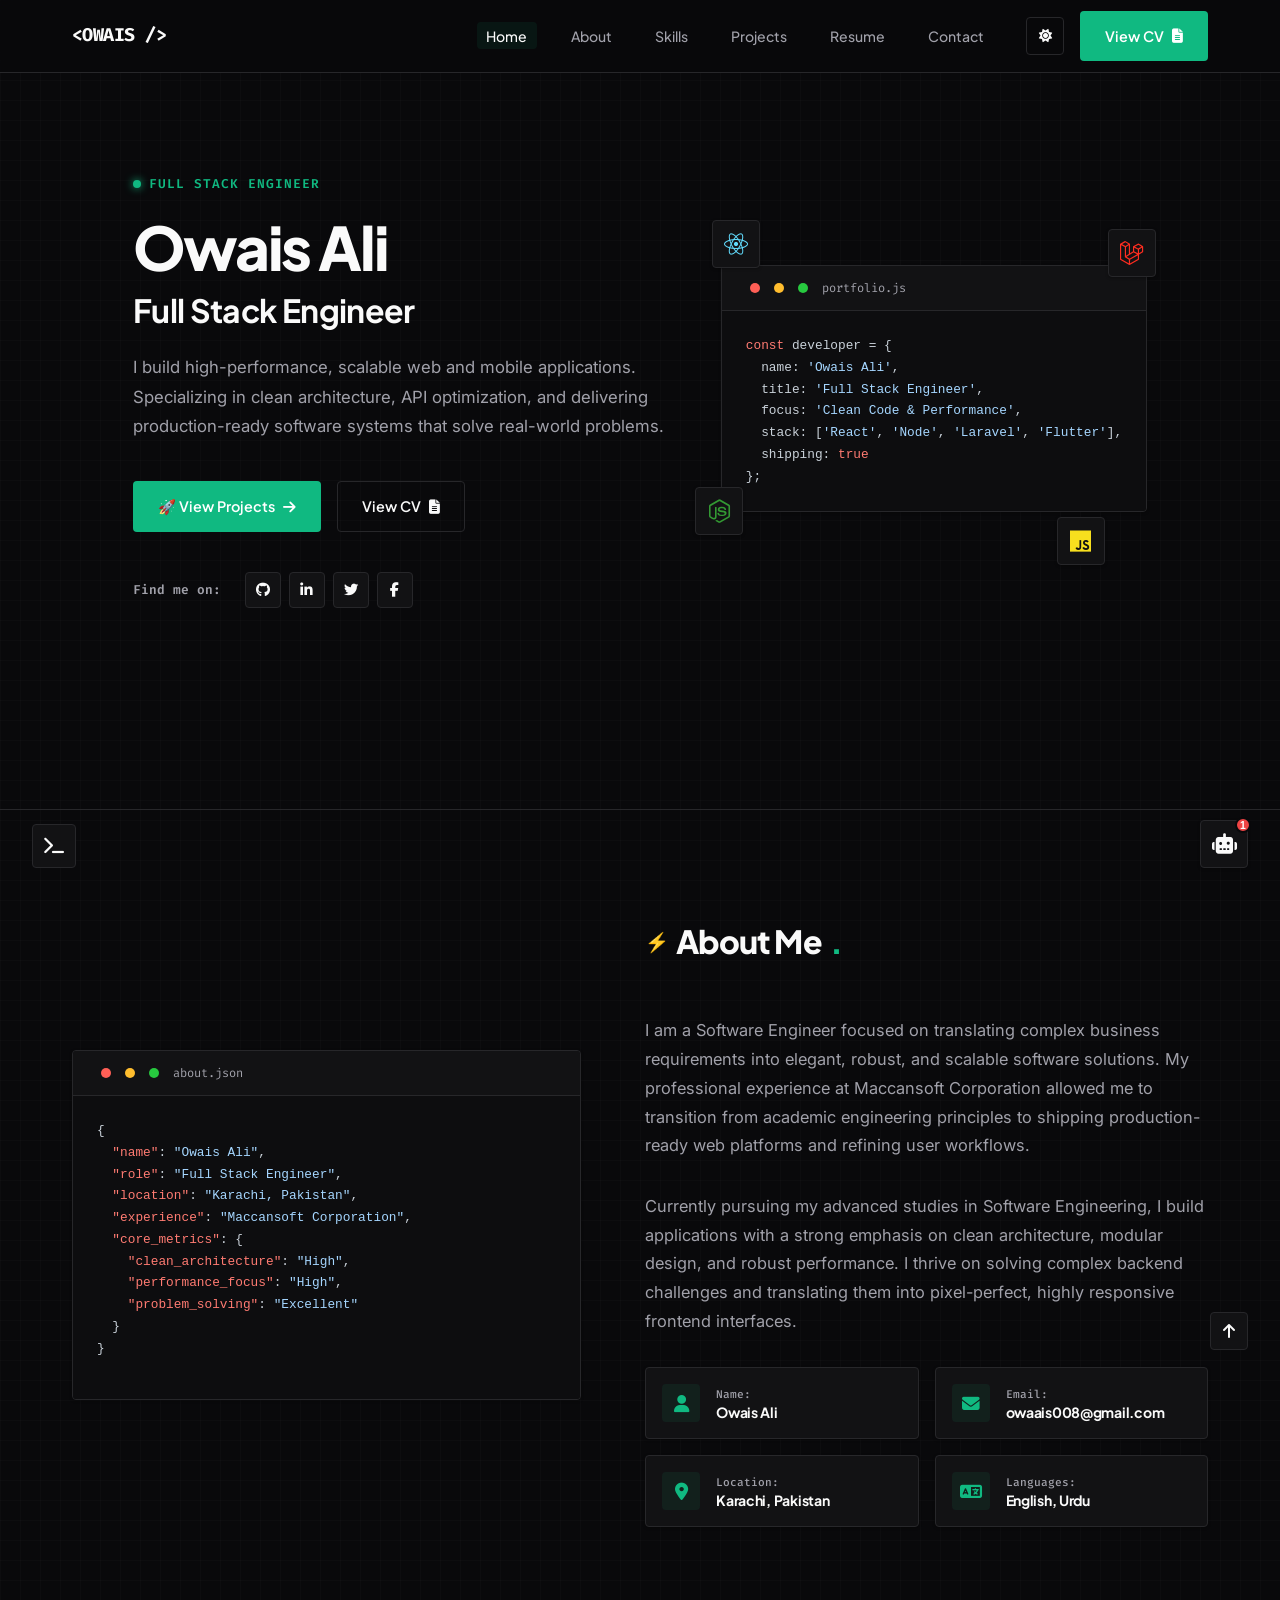
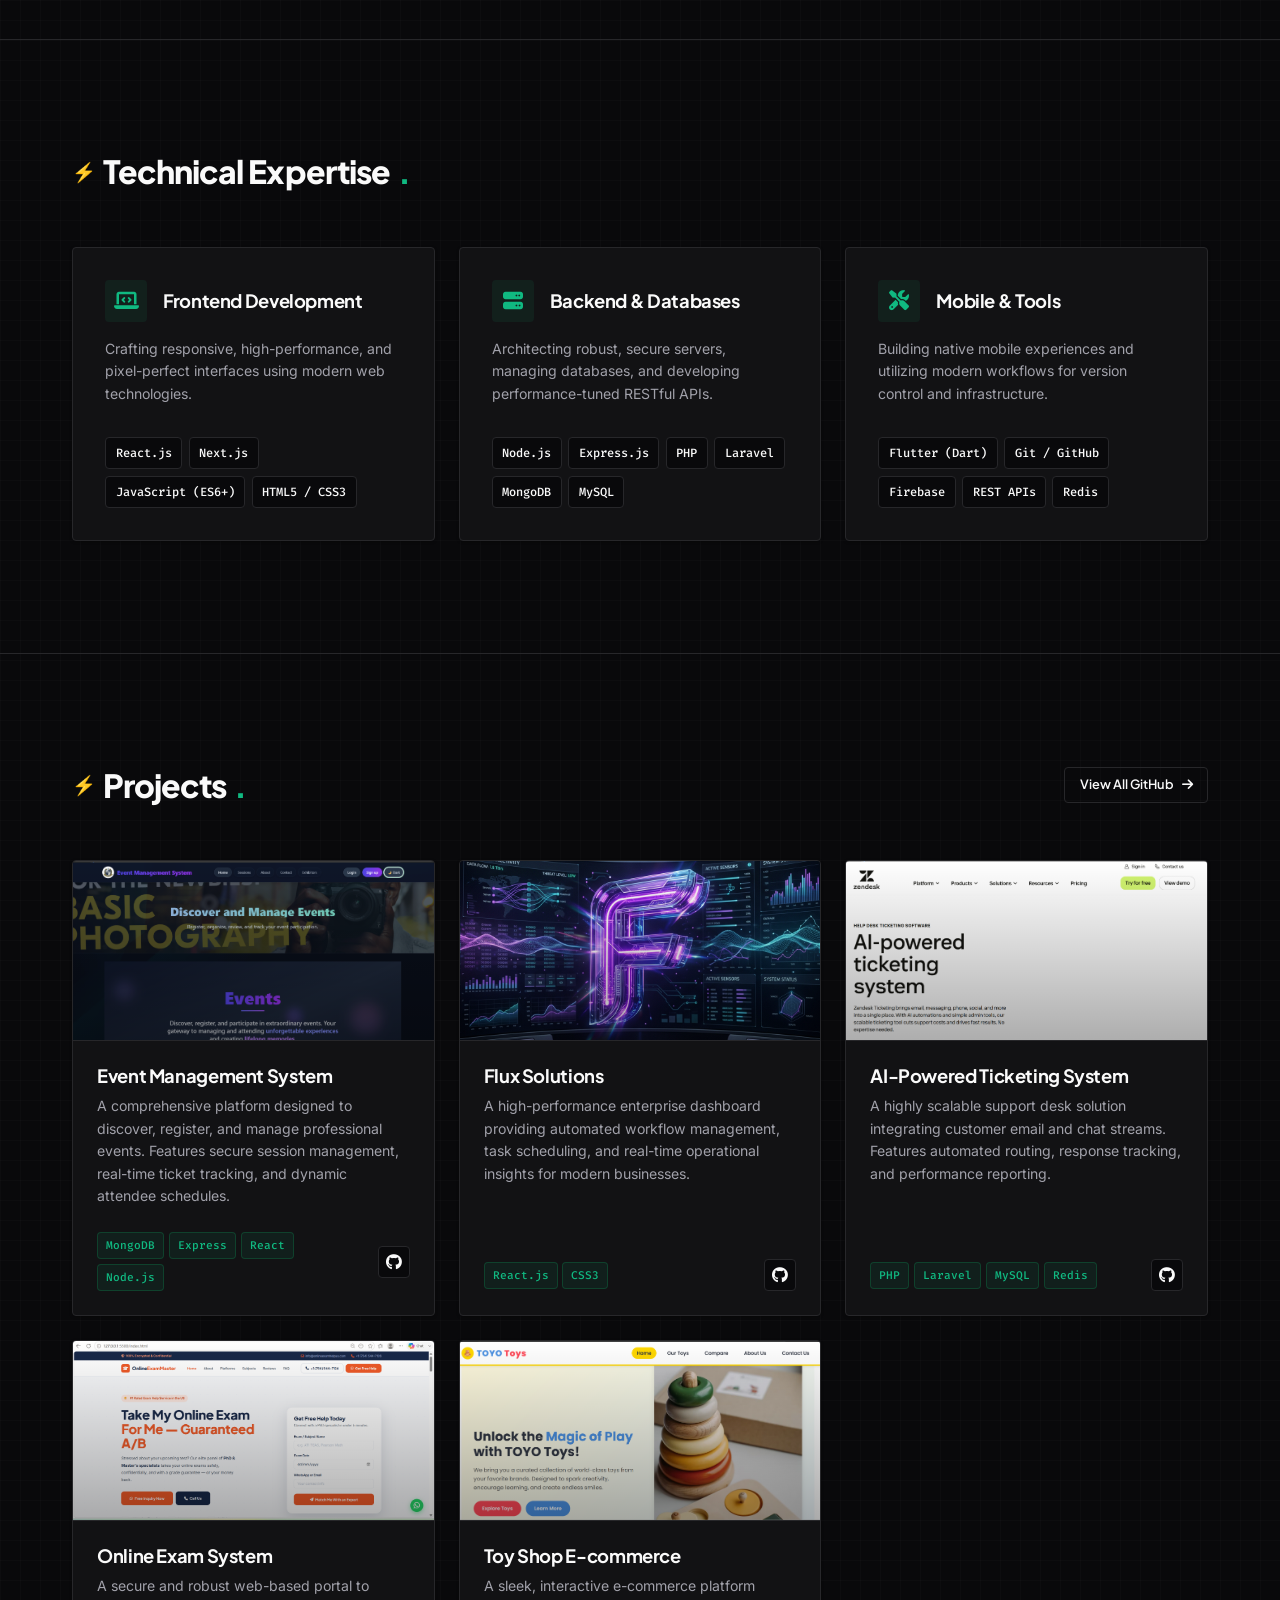
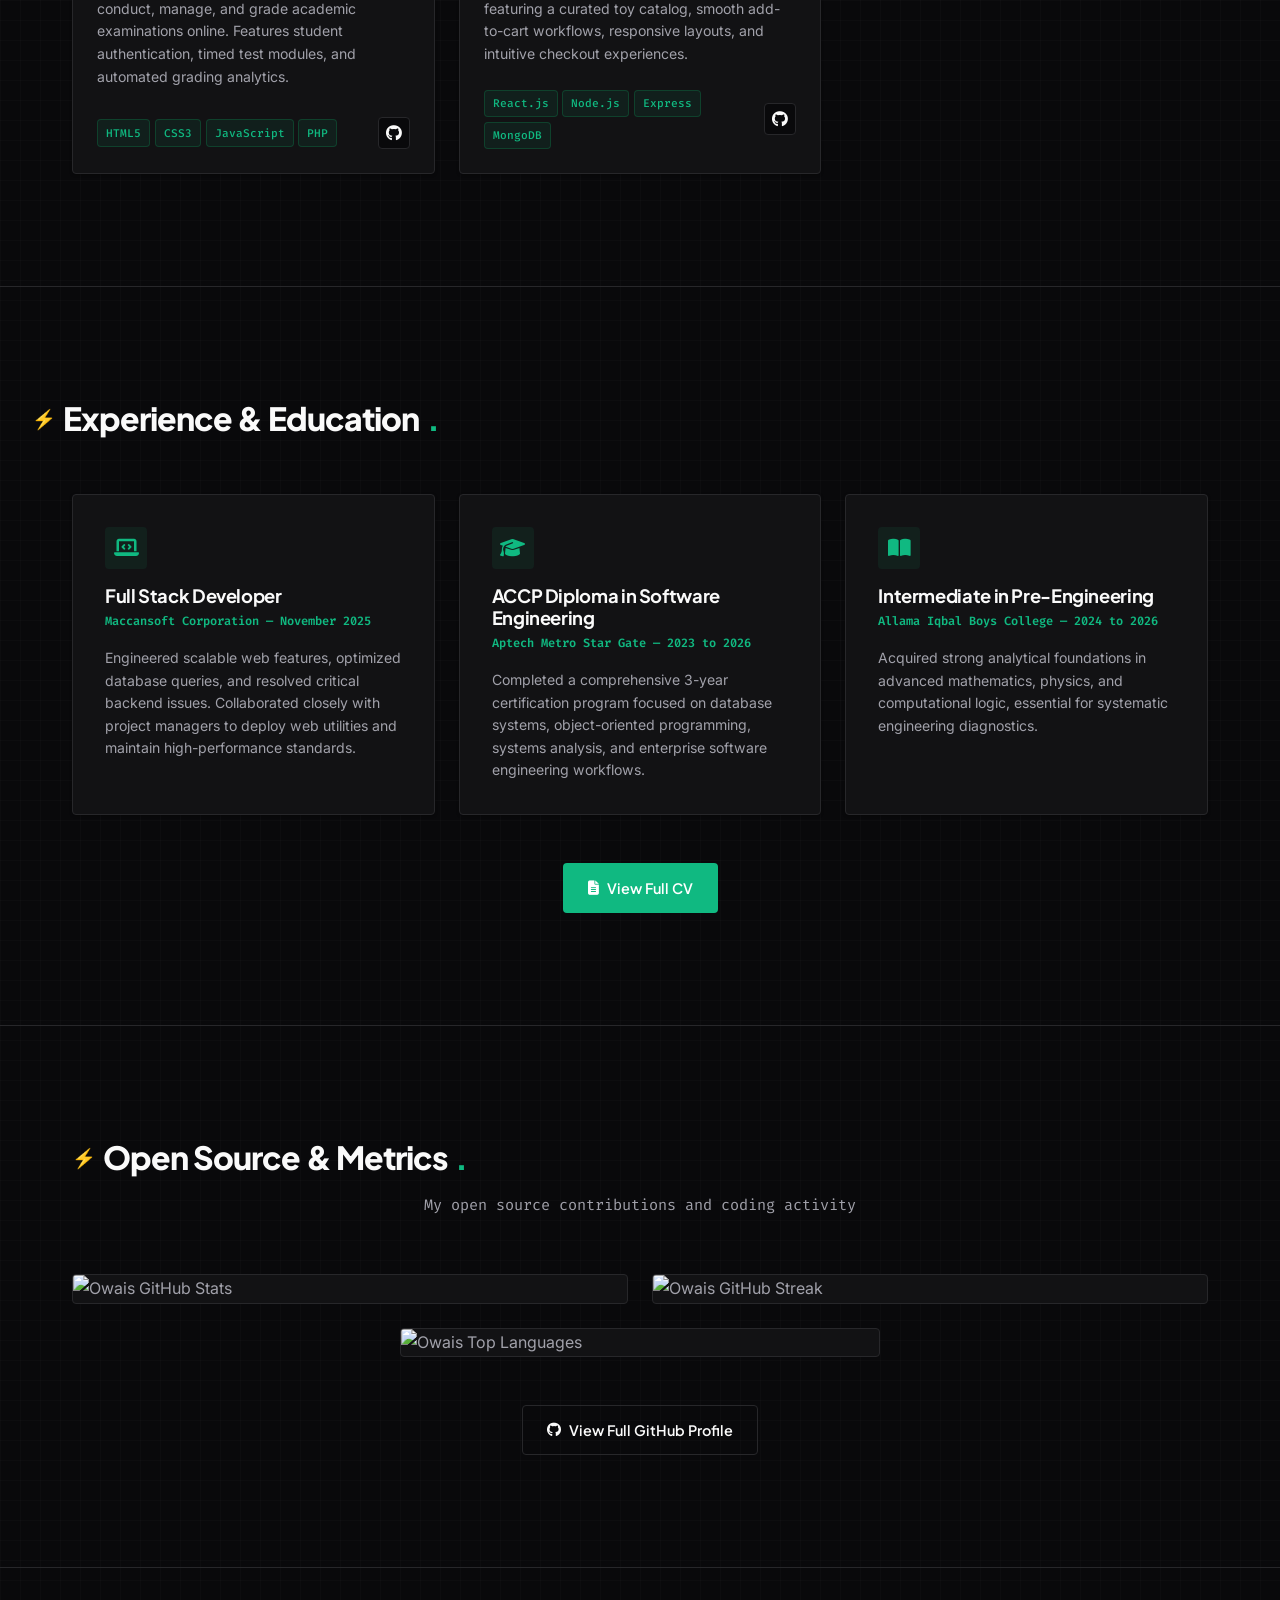
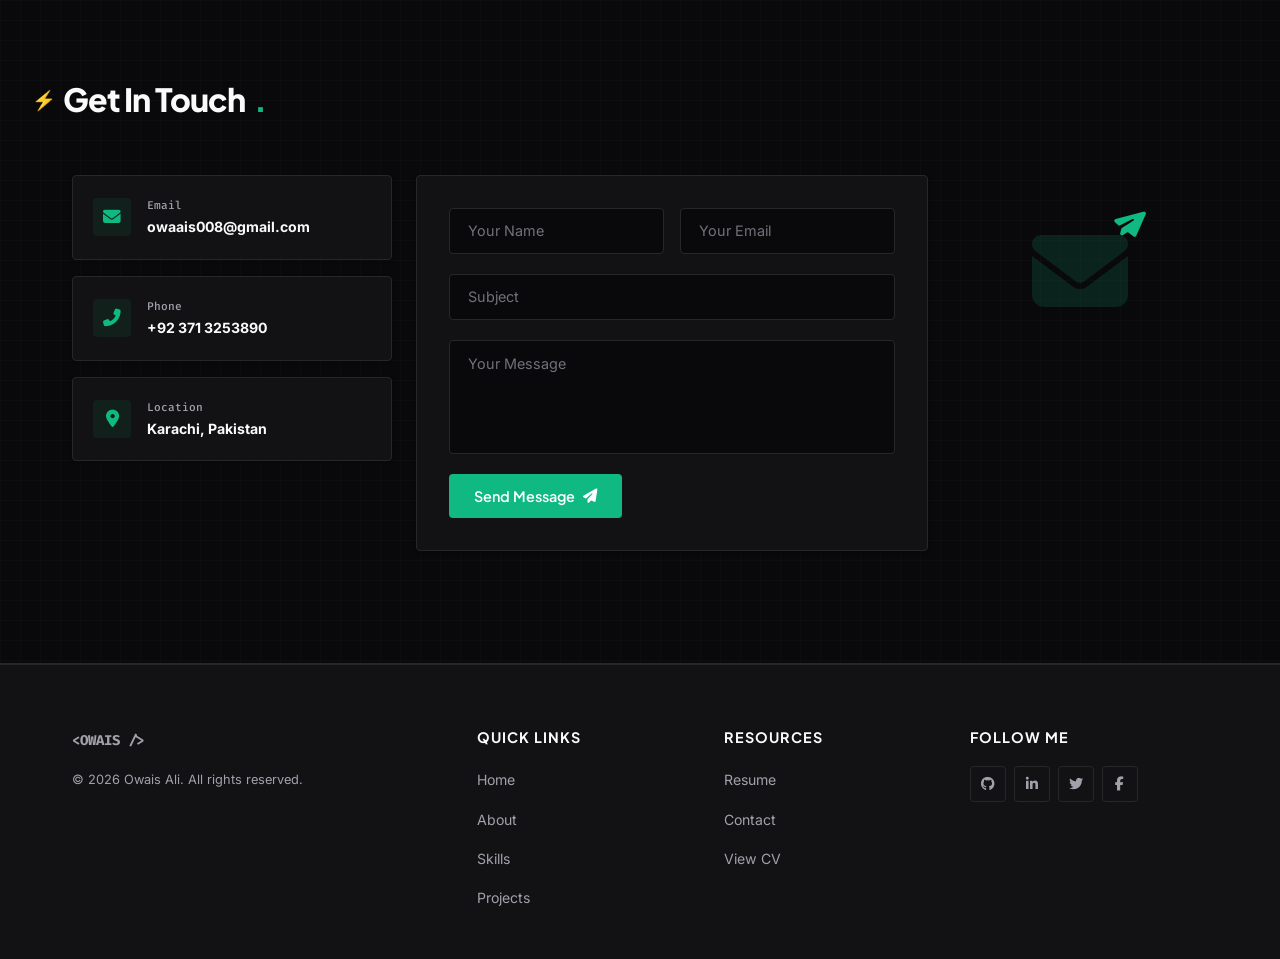
==== commit 8f5979e9: "Update projects section with Online Exam and Toy Shop projects, update CV layout" ====
--- a/index.html
+++ b/index.html
@@ -1,46 +1,60 @@
 <!DOCTYPE html>
 <html lang="en">
+
 <head>
     <meta charset="UTF-8">
     <meta name="viewport" content="width=device-width, initial-scale=1.0">
-    <meta name="description" content="Owais - Full Stack Developer based in Karachi, Pakistan. Building modern, scalable web and mobile applications.">
-    <title>Owais | Full Stack Developer</title>
-    <link rel="stylesheet" href="style.css">
+    <meta name="description"
+        content="Owais Ali - Full Stack Software Engineer. Building scalable, high-performance web and mobile solutions.">
+    <title>Owais Ali | Full Stack Engineer</title>
     <link rel="stylesheet" href="https://cdnjs.cloudflare.com/ajax/libs/font-awesome/6.4.0/css/all.min.css">
     <link rel="preconnect" href="https://fonts.googleapis.com">
     <link rel="preconnect" href="https://fonts.gstatic.com" crossorigin>
-    <link href="https://fonts.googleapis.com/css2?family=Inter:wght@400;500;600;700;800&family=Fira+Code:wght@400;500&display=swap" rel="stylesheet">
+    <link
+        href="https://fonts.googleapis.com/css2?family=Plus+Jakarta+Sans:wght@400;500;600;700;800&family=Inter:wght@400;500;600;700&family=Fira+Code:wght@400;500&display=swap"
+        rel="stylesheet">
+    <link rel="stylesheet" href="style.css">
 </head>
+
 <body>
     <!-- Scroll Progress Bar -->
     <div id="progress-bar"></div>
-    <!-- Cursor Spotlight -->
-    <div id="cursor-spotlight"></div>
-    <!-- Star Canvas -->
-    <canvas id="star-canvas"></canvas>
 
     <!-- ===== HEADER ===== -->
     <header class="header" id="header">
         <nav class="nav container">
-            <a href="#" class="nav-logo">&lt;/&gt;</a>
-            
+            <a href="#" class="nav-logo">&lt;OWAIS /&gt;</a>
+
             <div class="nav-menu" id="nav-menu">
                 <div class="nav-close" id="nav-close">
                     <i class="fas fa-times"></i>
                 </div>
                 <ul class="nav-list">
-                    <li><a href="#home"     class="nav-link active">Home</a></li>
-                    <li><a href="#about"    class="nav-link">About</a></li>
-                    <li><a href="#skills"   class="nav-link">Skills</a></li>
+                    <li><a href="#home" class="nav-link active">Home</a></li>
+                    <li><a href="#about" class="nav-link">About</a></li>
+                    <li><a href="#skills" class="nav-link">Skills</a></li>
                     <li><a href="#projects" class="nav-link">Projects</a></li>
-                    <li><a href="#resume"   class="nav-link">Resume</a></li>
-                    <li><a href="#contact"  class="nav-link">Contact</a></li>
+                    <li><a href="#resume" class="nav-link">Resume</a></li>
+                    <li><a href="#contact" class="nav-link">Contact</a></li>
                 </ul>
-                <a href="cv.pdf" download="Owais_CV.pdf" class="btn btn-primary">Download CV <i class="fas fa-download"></i></a>
-            </div>
-            
-            <div class="nav-toggle" id="nav-toggle">
-                <i class="fas fa-bars"></i>
+                <div class="nav-actions">
+                    <button id="theme-toggle" class="theme-toggle" aria-label="Toggle Theme">
+                        <i class="fas fa-moon moon-icon"></i>
+                        <i class="fas fa-sun sun-icon"></i>
+                    </button>
+                    <a href="cv.html" target="_blank" class="btn btn-primary">View CV <i
+                            class="fas fa-file-alt"></i></a>
+                </div>
+            </div>
+
+            <div class="nav-toggle-wrap">
+                <button id="theme-toggle-mobile" class="theme-toggle" aria-label="Toggle Theme Mobile">
+                    <i class="fas fa-moon moon-icon"></i>
+                    <i class="fas fa-sun sun-icon"></i>
+                </button>
+                <div class="nav-toggle" id="nav-toggle">
+                    <i class="fas fa-bars"></i>
+                </div>
             </div>
         </nav>
     </header>
@@ -50,68 +64,64 @@
         <!-- ===== HERO ===== -->
         <section class="hero section" id="home">
             <div class="hero-container container">
-                
+
                 <!-- Left Content -->
                 <div class="hero-content reveal">
-                    <span class="hero-greeting">HELLO, I'M</span>
-                    <h1 class="hero-name">Owais</h1>
+                    <span class="hero-greeting">FULL STACK ENGINEER</span>
+                    <h1 class="hero-name">Owais Ali</h1>
                     <h2 class="hero-role" id="scramble-text">Full Stack Developer</h2>
                     <p class="hero-description">
-                        I focus on writing clean, efficient code and delivering reliable, 
-                        user-friendly solutions while continuing to grow my skills as a developer.
+                        I build high-performance, scalable web and mobile applications. Specializing in clean
+                        architecture, API optimization, and delivering production-ready software systems that solve
+                        real-world problems.
                     </p>
                     <div class="hero-btns">
-                        <a href="#projects" class="btn btn-primary">🚀 Projects <i class="fas fa-arrow-right"></i></a>
-                        <a href="cv.pdf" download="Owais_CV.pdf" class="btn btn-outline">Download CV <i class="fas fa-download"></i></a>
+                        <a href="#projects" class="btn btn-primary">🚀 View Projects <i
+                                class="fas fa-arrow-right"></i></a>
+                        <a href="cv.html" target="_blank" class="btn btn-outline">View CV <i
+                                class="fas fa-file-alt"></i></a>
                     </div>
                     <div class="hero-socials">
                         <span>Find me on:</span>
                         <div class="social-icons">
-                            <a href="https://github.com/owaais008-hub"                      target="_blank"><i class="fab fa-github"></i></a>
-                            <a href="https://linkedin.com/in/owaisali-fullstackdeveloper"   target="_blank"><i class="fab fa-linkedin-in"></i></a>
-                            <a href="https://x.com/owaais008"                               target="_blank"><i class="fab fa-twitter"></i></a>
-                            <a href="https://www.facebook.com/muhammad.owaaisalii/"         target="_blank"><i class="fab fa-facebook-f"></i></a>
+                            <a href="https://github.com/owaais008-hub" target="_blank" aria-label="GitHub"><i
+                                    class="fab fa-github"></i></a>
+                            <a href="https://linkedin.com/in/owaisali-fullstackdeveloper" target="_blank"
+                                aria-label="LinkedIn"><i class="fab fa-linkedin-in"></i></a>
+                            <a href="https://x.com/owaais008" target="_blank" aria-label="Twitter"><i
+                                    class="fab fa-twitter"></i></a>
+                            <a href="https://www.facebook.com/muhammad.owaaisalii/" target="_blank"
+                                aria-label="Facebook"><i class="fab fa-facebook-f"></i></a>
                         </div>
                     </div>
                 </div>
 
                 <!-- Right Visual -->
                 <div class="hero-visual reveal right">
-                    <div class="hero-rings">
-                        <div class="ring ring-1"></div>
-                        <div class="ring ring-2"></div>
-                        <div class="ring ring-3"></div>
-                    </div>
-
                     <!-- Code Window -->
                     <div class="hero-code card">
                         <div class="code-header">
                             <span class="dot red"></span>
                             <span class="dot yellow"></span>
                             <span class="dot green"></span>
-                            <span>portfolio.html</span>
+                            <span>portfolio.js</span>
                         </div>
                         <div class="code-body">
-                            <pre><code><span class="tag">&lt;html&gt;</span>
-  <span class="tag">&lt;head&gt;</span>
-    <span class="tag">&lt;title&gt;</span>My Portfolio<span class="tag">&lt;/title&gt;</span>
-  <span class="tag">&lt;/head&gt;</span>
-  <span class="tag">&lt;body&gt;</span>
-    <span class="tag">&lt;h1&gt;</span>Hi, I'm Owais<span class="tag">&lt;/h1&gt;</span>
-    <span class="tag">&lt;p&gt;</span>I build amazing websites<span class="tag">&lt;/p&gt;</span>
-  <span class="tag">&lt;/body&gt;</span>
-<span class="tag">&lt;/html&gt;</span></code></pre>
-                        </div>
-                    </div>
-
-                    <!-- Hero animated blob -->
-                    <div id="hero-blob"></div>
+                            <pre><code><span class="kw">const</span> developer = {
+  name: <span class="str">'Owais Ali'</span>,
+  title: <span class="str">'Full Stack Engineer'</span>,
+  focus: <span class="str">'Clean Code & Performance'</span>,
+  stack: [<span class="str">'React'</span>, <span class="str">'Node'</span>, <span class="str">'Laravel'</span>, <span class="str">'Flutter'</span>],
+  shipping: <span class="kw">true</span>
+};</code></pre>
+                        </div>
+                    </div>
+
                     <!-- Floating Icons -->
-                    <div class="float-icon fi-1 card"><i class="fab fa-html5"    style="color:#E34F26"></i></div>
-                    <div class="float-icon fi-2 card"><i class="fab fa-css3-alt" style="color:#1572B6"></i></div>
-                    <div class="float-icon fi-3 card"><i class="fab fa-js"       style="color:#000;background:#F7DF1E;border-radius:4px;padding:2px 4px"></i></div>
-                    <div class="float-icon fi-4 card"><i class="fab fa-react"    style="color:#61DAFB"></i></div>
-                    <div class="float-icon fi-5 card"><i class="fab fa-node-js"  style="color:#339933"></i></div>
+                    <div class="float-icon fi-1 card"><i class="fab fa-react" style="color:#61DAFB"></i></div>
+                    <div class="float-icon fi-2 card"><i class="fab fa-node-js" style="color:#339933"></i></div>
+                    <div class="float-icon fi-3 card"><i class="fab fa-laravel" style="color:#FF2D20"></i></div>
+                    <div class="float-icon fi-4 card"><i class="fab fa-js" style="color:#F7DF1E"></i></div>
                 </div>
             </div>
         </section>
@@ -127,21 +137,20 @@
                             <span class="dot red"></span>
                             <span class="dot yellow"></span>
                             <span class="dot green"></span>
-                            <span>about.js</span>
+                            <span>about.json</span>
                         </div>
                         <div class="about-code-inner">
-<pre><code><span class="kw">const</span> owais = {
-  <span class="attr">name</span>: <span class="str">'Owais'</span>,
-  <span class="attr">role</span>: <span class="str">'Full Stack Dev'</span>,
-  <span class="attr">location</span>: <span class="str">'Karachi, PK'</span>,
-  <span class="attr">skills</span>: [
-    <span class="str">'React'</span>, <span class="str">'Node.js'</span>,
-    <span class="str">'Flutter'</span>, <span class="str">'MongoDB'</span>
-  ],
-  <span class="fn">build</span>() {
-    <span class="kw">return</span> <span class="str">'Amazing apps'</span>;
+                            <pre><code>{
+  <span class="kw">"name"</span>: <span class="str">"Owais Ali"</span>,
+  <span class="kw">"role"</span>: <span class="str">"Full Stack Engineer"</span>,
+  <span class="kw">"location"</span>: <span class="str">"Karachi, Pakistan"</span>,
+  <span class="kw">"experience"</span>: <span class="str">"Maccansoft Corporation"</span>,
+  <span class="kw">"core_metrics"</span>: {
+    <span class="kw">"clean_architecture"</span>: <span class="str">"High"</span>,
+    <span class="kw">"performance_focus"</span>: <span class="str">"High"</span>,
+    <span class="kw">"problem_solving"</span>: <span class="str">"Excellent"</span>
   }
-};</code></pre>
+}</code></pre>
                         </div>
                     </div>
                 </div>
@@ -150,16 +159,16 @@
                 <div class="about-content reveal right">
                     <h2 class="section-title">About Me<span>.</span></h2>
                     <p class="about-desc">
-                        I'm Owais, a Full Stack Developer who doesn't just write codeÃƒÂ¢Ã¢â€šÂ¬Ã¢â‚¬ÂI build digital 
-                        experiences that solve real-world problems. My journey took a professional turn 
-                        at Maccansoft Corporation, where I transitioned from a student to an engineer 
-                        delivering production-grade features. 
+                        I am a Software Engineer focused on translating complex business requirements into elegant,
+                        robust, and scalable software solutions. My professional experience at Maccansoft Corporation
+                        allowed me to transition from academic engineering principles to shipping production-ready web
+                        platforms and refining user workflows.
                     </p>
                     <p class="about-desc">
-                        Currently balancing my Software Engineering studies with a deep obsession for 
-                        clean architecture and high-performance UI, I thrive at the intersection of 
-                        logic and aesthetics. Whether it's a complex backend or a pixel-perfect 
-                        frontend, I'm always ready for the next challenge.
+                        Currently pursuing my advanced studies in Software Engineering, I build applications with a
+                        strong emphasis on clean architecture, modular design, and robust performance. I thrive on
+                        solving complex backend challenges and translating them into pixel-perfect, highly responsive
+                        frontend interfaces.
                     </p>
 
                     <div class="about-info-grid">
@@ -167,7 +176,7 @@
                             <div class="info-icon"><i class="fas fa-user"></i></div>
                             <div class="info-text">
                                 <span>Name:</span>
-                                <h4>Owais</h4>
+                                <h4>Owais Ali</h4>
                             </div>
                         </div>
                         <div class="info-card card">
@@ -188,7 +197,7 @@
                             <div class="info-icon"><i class="fas fa-language"></i></div>
                             <div class="info-text">
                                 <span>Languages:</span>
-                                <h4>Urdu, English</h4>
+                                <h4>English, Urdu</h4>
                             </div>
                         </div>
                     </div>
@@ -196,57 +205,62 @@
             </div>
         </section>
 
-        <!-- ===== SKILLS ===== -->
+        <!-- ===== SKILLS (TECHNICAL EXPERTISE) ===== -->
         <section class="skills section" id="skills">
             <div class="container reveal">
-                <h2 class="section-title">💻 Skills<span>.</span></h2>
-            </div>
-
-            <!-- Row 1: scrolls left -->
-            <div class="slider-track-wrapper">
-                <div class="slider-track track-left">
-                    <!-- Original -->
-                    <div class="skill-pill"><i class="fab fa-html5"     style="color:#E34F26"></i><span>HTML5</span></div>
-                    <div class="skill-pill"><i class="fab fa-css3-alt"  style="color:#1572B6"></i><span>CSS3</span></div>
-                    <div class="skill-pill"><i class="fab fa-js"        style="color:#F7DF1E"></i><span>JavaScript</span></div>
-                    <div class="skill-pill"><i class="fab fa-react"     style="color:#61DAFB"></i><span>React.js</span></div>
-                    <div class="skill-pill"><i class="fab fa-node-js"   style="color:#339933"></i><span>Node.js</span></div>
-                    <div class="skill-pill"><i class="fas fa-server"    style="color:#888"></i><span>Express.js</span></div>
-                    <div class="skill-pill"><i class="fab fa-php"       style="color:#777BB4"></i><span>PHP</span></div>
-                    <div class="skill-pill"><i class="fas fa-database"  style="color:#47A248"></i><span>MongoDB</span></div>
-                    <!-- Duplicate for infinite loop -->
-                    <div class="skill-pill"><i class="fab fa-html5"     style="color:#E34F26"></i><span>HTML5</span></div>
-                    <div class="skill-pill"><i class="fab fa-css3-alt"  style="color:#1572B6"></i><span>CSS3</span></div>
-                    <div class="skill-pill"><i class="fab fa-js"        style="color:#F7DF1E"></i><span>JavaScript</span></div>
-                    <div class="skill-pill"><i class="fab fa-react"     style="color:#61DAFB"></i><span>React.js</span></div>
-                    <div class="skill-pill"><i class="fab fa-node-js"   style="color:#339933"></i><span>Node.js</span></div>
-                    <div class="skill-pill"><i class="fas fa-server"    style="color:#888"></i><span>Express.js</span></div>
-                    <div class="skill-pill"><i class="fab fa-php"       style="color:#777BB4"></i><span>PHP</span></div>
-                    <div class="skill-pill"><i class="fas fa-database"  style="color:#47A248"></i><span>MongoDB</span></div>
-                </div>
-            </div>
-
-            <!-- Row 2: scrolls right -->
-            <div class="slider-track-wrapper" style="margin-top:1.25rem;">
-                <div class="slider-track track-right">
-                    <!-- Original -->
-                    <div class="skill-pill"><i class="fas fa-database"  style="color:#4479A1"></i><span>MySQL</span></div>
-                    <div class="skill-pill"><i class="fas fa-mobile-alt" style="color:#02569B"></i><span>Flutter</span></div>
-                    <div class="skill-pill"><i class="fab fa-git-alt"   style="color:#F05032"></i><span>Git</span></div>
-                    <div class="skill-pill"><i class="fab fa-github"    style="color:#fff"></i><span>GitHub</span></div>
-                    <div class="skill-pill"><i class="fas fa-fire"      style="color:#FFCA28"></i><span>Firebase</span></div>
-                    <div class="skill-pill"><i class="fas fa-wind"      style="color:#38BDF8"></i><span>REST APIs</span></div>
-                    <div class="skill-pill"><i class="fab fa-laravel"   style="color:#FF2D20"></i><span>Laravel</span></div>
-                    <div class="skill-pill"><i class="fas fa-code"      style="color:#A78BFA"></i><span>Next.js</span></div>
-                    <!-- Duplicate for infinite loop -->
-                    <div class="skill-pill"><i class="fas fa-database"  style="color:#4479A1"></i><span>MySQL</span></div>
-                    <div class="skill-pill"><i class="fas fa-mobile-alt" style="color:#02569B"></i><span>Flutter</span></div>
-                    <div class="skill-pill"><i class="fab fa-git-alt"   style="color:#F05032"></i><span>Git</span></div>
-                    <div class="skill-pill"><i class="fab fa-github"    style="color:#fff"></i><span>GitHub</span></div>
-                    <div class="skill-pill"><i class="fas fa-fire"      style="color:#FFCA28"></i><span>Firebase</span></div>
-                    <div class="skill-pill"><i class="fas fa-wind"      style="color:#38BDF8"></i><span>REST APIs</span></div>
-                    <div class="skill-pill"><i class="fab fa-laravel"   style="color:#FF2D20"></i><span>Laravel</span></div>
-                    <div class="skill-pill"><i class="fas fa-code"      style="color:#A78BFA"></i><span>Next.js</span></div>
+                <h2 class="section-title">Technical Expertise<span>.</span></h2>
+
+                <div class="skills-grid">
+                    <!-- Column 1: Frontend -->
+                    <div class="skills-card card">
+                        <div class="skills-header">
+                            <div class="skills-card-icon"><i class="fas fa-laptop-code"></i></div>
+                            <h3>Frontend Development</h3>
+                        </div>
+                        <p class="skills-card-desc">Crafting responsive, high-performance, and pixel-perfect interfaces
+                            using modern web technologies.</p>
+                        <div class="skills-tags-wrap">
+                            <span class="skill-tag">React.js</span>
+                            <span class="skill-tag">Next.js</span>
+                            <span class="skill-tag">JavaScript (ES6+)</span>
+                            <span class="skill-tag">HTML5 / CSS3</span>
+                        </div>
+                    </div>
+
+                    <!-- Column 2: Backend -->
+                    <div class="skills-card card">
+                        <div class="skills-header">
+                            <div class="skills-card-icon"><i class="fas fa-server"></i></div>
+                            <h3>Backend & Databases</h3>
+                        </div>
+                        <p class="skills-card-desc">Architecting robust, secure servers, managing databases, and
+                            developing performance-tuned RESTful APIs.</p>
+                        <div class="skills-tags-wrap">
+                            <span class="skill-tag">Node.js</span>
+                            <span class="skill-tag">Express.js</span>
+                            <span class="skill-tag">PHP</span>
+                            <span class="skill-tag">Laravel</span>
+                            <span class="skill-tag">MongoDB</span>
+                            <span class="skill-tag">MySQL</span>
+                        </div>
+                    </div>
+
+                    <!-- Column 3: Tools & Mobile -->
+                    <div class="skills-card card">
+                        <div class="skills-header">
+                            <div class="skills-card-icon"><i class="fas fa-tools"></i></div>
+                            <h3>Mobile & Tools</h3>
+                        </div>
+                        <p class="skills-card-desc">Building native mobile experiences and utilizing modern workflows
+                            for version control and infrastructure.</p>
+                        <div class="skills-tags-wrap">
+                            <span class="skill-tag">Flutter (Dart)</span>
+                            <span class="skill-tag">Git / GitHub</span>
+                            <span class="skill-tag">Firebase</span>
+                            <span class="skill-tag">REST APIs</span>
+                            <span class="skill-tag">Redis</span>
+                        </div>
+                    </div>
                 </div>
             </div>
         </section>
@@ -254,8 +268,9 @@
         <!-- ===== PROJECTS ===== -->
         <section class="projects section" id="projects">
             <div class="section-header container reveal">
-                <h2 class="section-title">🚀 Projects<span>.</span></h2>
-                <a href="https://github.com/owaais008-hub" target="_blank" class="btn btn-outline btn-sm">View All <i class="fas fa-arrow-right"></i></a>
+                <h2 class="section-title">Projects<span>.</span></h2>
+                <a href="https://github.com/owaais008-hub" target="_blank" class="btn btn-outline btn-sm">View All
+                    GitHub <i class="fas fa-arrow-right"></i></a>
             </div>
 
             <div class="projects-grid container">
@@ -265,31 +280,36 @@
                     </div>
                     <div class="project-content">
                         <h3>Event Management System</h3>
-                        <p>A comprehensive platform to discover, register, and manage professional events with real-time tracking and user sessions.</p>
+                        <p>A comprehensive platform designed to discover, register, and manage professional events.
+                            Features secure session management, real-time ticket tracking, and dynamic attendee
+                            schedules.</p>
                         <div class="project-footer">
                             <div class="project-tags">
                                 <span>MongoDB</span><span>Express</span><span>React</span><span>Node.js</span>
                             </div>
                             <div class="project-links">
-                                <a href="https://github.com/owaais008-hub/Event-management-system.git" target="_blank" title="View Source"><i class="fab fa-github"></i></a>
-                            </div>
-                        </div>
-                    </div>
-                </div>
-
-                <!-- Project 2: Flux-solutions -->
+                                <a href="https://github.com/owaais008-hub/Event-management-system.git" target="_blank"
+                                    title="View Source" aria-label="GitHub"><i class="fab fa-github"></i></a>
+                            </div>
+                        </div>
+                    </div>
+                </div>
+
+                <!-- Project 2: Flux Solutions -->
                 <div class="project-card card reveal bottom">
                     <div class="project-img p-bg-flux">
                     </div>
                     <div class="project-content">
-                        <h3>Flux-solutions</h3>
-                        <p>A high-performance business solution platform providing automated workflow management and data-driven insights for modern enterprises.</p>
+                        <h3>Flux Solutions</h3>
+                        <p>A high-performance enterprise dashboard providing automated workflow management, task
+                            scheduling, and real-time operational insights for modern businesses.</p>
                         <div class="project-footer">
                             <div class="project-tags">
-                                <span>React.js</span>
+                                <span>React.js</span><span>CSS3</span>
                             </div>
                             <div class="project-links">
-                                <a href="https://github.com/owaais008-hub/Flux-solutions.git" target="_blank" title="View Source"><i class="fab fa-github"></i></a>
+                                <a href="https://github.com/owaais008-hub/Flux-solutions.git" target="_blank"
+                                    title="View Source" aria-label="GitHub"><i class="fab fa-github"></i></a>
                             </div>
                         </div>
                     </div>
@@ -301,13 +321,53 @@
                     </div>
                     <div class="project-content">
                         <h3>AI-Powered Ticketing System</h3>
-                        <p>A scalable help desk solution that integrates email, messaging, and social channels into a single unified platform with AI-driven automation.</p>
+                        <p>A highly scalable support desk solution integrating customer email and chat streams. Features
+                            automated routing, response tracking, and performance reporting.</p>
                         <div class="project-footer">
                             <div class="project-tags">
                                 <span>PHP</span><span>Laravel</span><span>MySQL</span><span>Redis</span>
                             </div>
                             <div class="project-links">
-                                <a href="https://github.com/owaais008-hub/Ticket-system.git" target="_blank" title="View Source"><i class="fab fa-github"></i></a>
+                                <a href="https://github.com/owaais008-hub/Ticket-system.git" target="_blank"
+                                    title="View Source" aria-label="GitHub"><i class="fab fa-github"></i></a>
+                            </div>
+                        </div>
+                    </div>
+                </div>
+
+                <!-- Project 4: Online Exam System -->
+                <div class="project-card card reveal">
+                    <div class="project-img p-bg-exam">
+                    </div>
+                    <div class="project-content">
+                        <h3>Online Exam System</h3>
+                        <p>A secure and robust web-based portal to conduct, manage, and grade academic examinations online. Features student authentication, timed test modules, and automated grading analytics.</p>
+                        <div class="project-footer">
+                            <div class="project-tags">
+                                <span>HTML5</span><span>CSS3</span><span>JavaScript</span><span>PHP</span>
+                            </div>
+                            <div class="project-links">
+                                <a href="https://github.com/owaais008-hub" target="_blank"
+                                    title="View Source" aria-label="GitHub"><i class="fab fa-github"></i></a>
+                            </div>
+                        </div>
+                    </div>
+                </div>
+
+                <!-- Project 5: Toy Shop E-commerce -->
+                <div class="project-card card reveal bottom">
+                    <div class="project-img p-bg-toyshop">
+                    </div>
+                    <div class="project-content">
+                        <h3>Toy Shop E-commerce</h3>
+                        <p>A sleek, interactive e-commerce platform featuring a curated toy catalog, smooth add-to-cart workflows, responsive layouts, and intuitive checkout experiences.</p>
+                        <div class="project-footer">
+                            <div class="project-tags">
+                                <span>React.js</span><span>Node.js</span><span>Express</span><span>MongoDB</span>
+                            </div>
+                            <div class="project-links">
+                                <a href="https://github.com/owaais008-hub" target="_blank"
+                                    title="View Source" aria-label="GitHub"><i class="fab fa-github"></i></a>
                             </div>
                         </div>
                     </div>
@@ -317,7 +377,7 @@
 
         <!-- ===== RESUME ===== -->
         <section class="resume section" id="resume">
-            <h2 class="section-title container reveal">My Journey<span>.</span></h2>
+            <h2 class="section-title container reveal">Experience & Education<span>.</span></h2>
 
             <div class="resume-grid container">
                 <div class="resume-card card reveal">
@@ -325,31 +385,36 @@
                     <div class="resume-info">
                         <h3>Full Stack Developer</h3>
                         <span class="resume-sub">Maccansoft Corporation &mdash; November 2025</span>
-                        <p>Built and maintained web applications using both front-end and back-end technologies. Developed scalable features, fixed bugs, and improved overall system performance.</p>
+                        <p>Engineered scalable web features, optimized database queries, and resolved critical backend
+                            issues. Collaborated closely with project managers to deploy web utilities and maintain
+                            high-performance standards.</p>
                     </div>
                 </div>
 
                 <div class="resume-card card reveal right">
                     <div class="resume-icon"><i class="fas fa-graduation-cap"></i></div>
                     <div class="resume-info">
-                        <h3>ACCP Diploma</h3>
+                        <h3>ACCP Diploma in Software Engineering</h3>
                         <span class="resume-sub">Aptech Metro Star Gate &mdash; 2023 to 2026</span>
-                        <p>Completed a 3-year ACCP (Aptech Certified Computer Professional) diploma focused on software engineering and modern web development.</p>
+                        <p>Completed a comprehensive 3-year certification program focused on database systems,
+                            object-oriented programming, systems analysis, and enterprise software engineering
+                            workflows.</p>
                     </div>
                 </div>
 
                 <div class="resume-card card reveal bottom">
                     <div class="resume-icon"><i class="fas fa-book-open"></i></div>
                     <div class="resume-info">
-                        <h3>Pre-Engineering (Intermediate)</h3>
+                        <h3>Intermediate in Pre-Engineering</h3>
                         <span class="resume-sub">Allama Iqbal Boys College &mdash; 2024 to 2026</span>
-                        <p>Currently pursuing Intermediate in Pre-Engineering. Expected completion: May 2026. Building a strong analytical and mathematics foundation.</p>
+                        <p>Acquired strong analytical foundations in advanced mathematics, physics, and computational
+                            logic, essential for systematic engineering diagnostics.</p>
                     </div>
                 </div>
             </div>
             <div class="resume-btn-wrap reveal bottom" style="text-align:center; margin-top:3rem;">
-                <a href="cv.pdf" download="Owais_CV.pdf" class="btn btn-primary">
-                    <i class="fas fa-download"></i> Download Full Resume (PDF)
+                <a href="cv.html" target="_blank" class="btn btn-primary">
+                    <i class="fas fa-file-alt"></i> View Full CV
                 </a>
             </div>
         </section>
@@ -357,31 +422,19 @@
         <!-- ===== GITHUB STATS ===== -->
         <section class="github-stats section" id="github">
             <div class="container">
-                <h2 class="section-title reveal">GitHub Activity<span>.</span></h2>
+                <h2 class="section-title reveal">Open Source & Metrics<span>.</span></h2>
                 <p class="github-sub reveal">My open source contributions and coding activity</p>
 
                 <div class="github-cards reveal">
-                    <img
-                        src="https://github-readme-stats-sigma-five.vercel.app/api?username=owaais008-hub&show_icons=true&theme=transparent&title_color=6C3FE0&icon_color=a78bfa&text_color=A0AEC0&bg_color=13141A&hide_border=true"
-                        alt="Owais GitHub Stats"
-                        class="github-card-img"
-                        loading="lazy"
-                    >
-                    <img
-                        src="https://github-readme-streak-stats.herokuapp.com/?user=owaais008-hub&theme=tokyonight&hide_border=true&background=13141A&ring=6C3FE0&fire=a78bfa&currStreakLabel=A0AEC0"
-                        alt="Owais GitHub Streak"
-                        class="github-card-img"
-                        loading="lazy"
-                    >
+                    <img src="https://github-readme-stats-sigma-five.vercel.app/api?username=owaais008-hub&show_icons=true&theme=transparent&title_color=2563eb&icon_color=3b82f6&text_color=94a3b8&bg_color=00000000&hide_border=true"
+                        alt="Owais GitHub Stats" class="github-card-img" loading="lazy">
+                    <img src="https://github-readme-streak-stats.herokuapp.com/?user=owaais008-hub&theme=tokyonight&hide_border=true&background=00000000&ring=2563eb&fire=3b82f6&currStreakLabel=94a3b8"
+                        alt="Owais GitHub Streak" class="github-card-img" loading="lazy">
                 </div>
 
                 <div class="github-langs reveal bottom">
-                    <img
-                        src="https://github-readme-stats-sigma-five.vercel.app/api/top-langs?username=owaais008-hub&layout=compact&theme=transparent&title_color=6C3FE0&text_color=A0AEC0&bg_color=13141A&hide_border=true"
-                        alt="Owais Top Languages"
-                        class="github-card-img"
-                        loading="lazy"
-                    >
+                    <img src="https://github-readme-stats-sigma-five.vercel.app/api/top-langs?username=owaais008-hub&layout=compact&theme=transparent&title_color=2563eb&text_color=94a3b8&bg_color=00000000&hide_border=true"
+                        alt="Owais Top Languages" class="github-card-img" loading="lazy">
                 </div>
 
                 <div class="github-btn-wrap reveal">
@@ -394,7 +447,7 @@
 
         <!-- ===== CONTACT ===== -->
         <section class="contact section" id="contact">
-            <h2 class="section-title container reveal">Contact Me<span>.</span></h2>
+            <h2 class="section-title container reveal">Get In Touch<span>.</span></h2>
 
             <div class="contact-container container">
                 <!-- Info -->
@@ -425,12 +478,12 @@
                 <!-- Form -->
                 <form id="contact-form" class="contact-form card reveal bottom">
                     <div class="form-row">
-                        <input  type="text"  name="name"    placeholder="Your Name"    class="form-input" required>
-                        <input  type="email" name="email"   placeholder="Your Email"   class="form-input" required>
-                    </div>
-                    <input      type="text"  name="subject" placeholder="Subject"       class="form-input">
-                    <textarea                name="message" placeholder="Your Message" rows="5" class="form-input" required></textarea>
-                    <button type="submit" class="btn btn-primary contact-submit">📧 Contact
+                        <input type="text" name="name" placeholder="Your Name" class="form-input" required>
+                        <input type="email" name="email" placeholder="Your Email" class="form-input" required>
+                    </div>
+                    <input type="text" name="subject" placeholder="Subject" class="form-input">
+                    <textarea name="message" placeholder="Your Message" rows="5" class="form-input" required></textarea>
+                    <button type="submit" class="btn btn-primary contact-submit">
                         Send Message <i class="fas fa-paper-plane"></i>
                     </button>
                 </form>
@@ -451,8 +504,8 @@
     <footer class="footer">
         <div class="footer-container container">
             <div class="footer-col">
-                <a href="#" class="footer-logo">&lt;/&gt;</a>
-                <p class="footer-copy">&copy; 2026 Owais. All rights reserved.</p>
+                <a href="#" class="footer-logo">&lt;OWAIS /&gt;</a>
+                <p class="footer-copy">&copy; 2026 Owais Ali. All rights reserved.</p>
             </div>
             <div class="footer-col">
                 <h3>Quick Links</h3>
@@ -468,28 +521,32 @@
                 <ul>
                     <li><a href="#resume">Resume</a></li>
                     <li><a href="#contact">Contact</a></li>
-                    <li><a href="cv.pdf" download="Owais_CV.pdf">Download CV</a></li>
+                    <li><a href="cv.html" target="_blank">View CV</a></li>
                 </ul>
             </div>
             <div class="footer-col">
                 <h3>Follow Me</h3>
                 <div class="social-icons">
-                    <a href="https://github.com/owaais008-hub"                    target="_blank"><i class="fab fa-github"></i></a>
-                    <a href="https://linkedin.com/in/owaisali-fullstackdeveloper" target="_blank"><i class="fab fa-linkedin-in"></i></a>
-                    <a href="https://x.com/owaais008"                             target="_blank"><i class="fab fa-twitter"></i></a>
-                    <a href="https://www.facebook.com/muhammad.owaaisalii/"       target="_blank"><i class="fab fa-facebook-f"></i></a>
+                    <a href="https://github.com/owaais008-hub" target="_blank" aria-label="GitHub"><i
+                            class="fab fa-github"></i></a>
+                    <a href="https://linkedin.com/in/owaisali-fullstackdeveloper" target="_blank"
+                        aria-label="LinkedIn"><i class="fab fa-linkedin-in"></i></a>
+                    <a href="https://x.com/owaais008" target="_blank" aria-label="Twitter"><i
+                            class="fab fa-twitter"></i></a>
+                    <a href="https://www.facebook.com/muhammad.owaaisalii/" target="_blank" aria-label="Facebook"><i
+                            class="fab fa-facebook-f"></i></a>
                 </div>
             </div>
         </div>
     </footer>
 
     <!-- Scroll to Top -->
-    <a href="#" class="scrollup" id="scroll-up">
+    <a href="#" class="scrollup" id="scroll-up" aria-label="Scroll to top">
         <i class="fas fa-arrow-up"></i>
     </a>
 
     <!-- Terminal Toggle -->
-    <button id="term-toggle" title="Open Terminal"><i class="fas fa-terminal"></i></button>
+    <button id="term-toggle" title="Open Terminal" aria-label="Open Terminal"><i class="fas fa-terminal"></i></button>
 
     <!-- Terminal Widget -->
     <div id="terminal-box">
@@ -509,7 +566,7 @@
     </div>
 
     <!-- ===== AI CHATBOT ===== -->
-    <button id="chat-toggle" title="Chat with Owais AI">
+    <button id="chat-toggle" title="Chat with Owais AI" aria-label="Open Chatbot">
         <i class="fas fa-robot" id="chat-icon"></i>
         <span class="chat-badge" id="chat-badge">1</span>
     </button>
@@ -523,7 +580,7 @@
                     <span class="chat-status"><span class="status-dot"></span> Online</span>
                 </div>
             </div>
-            <button class="chat-close" id="chat-close"><i class="fas fa-times"></i></button>
+            <button class="chat-close" id="chat-close" aria-label="Close Chatbot"><i class="fas fa-times"></i></button>
         </div>
 
         <div class="chat-messages" id="chat-messages">
@@ -539,15 +596,16 @@
 
         <div class="chat-input-row">
             <input type="text" id="chat-input" placeholder="Ask me anything about Owais..." autocomplete="off">
-            <button id="chat-send"><i class="fas fa-paper-plane"></i></button>
+            <button id="chat-send" aria-label="Send Message"><i class="fas fa-paper-plane"></i></button>
         </div>
     </div>
 
     <!-- EmailJS -->
     <script src="https://cdn.jsdelivr.net/npm/@emailjs/browser@3/dist/email.min.js"></script>
     <script>
-        (function(){ emailjs.init("3Fv5kAAaDO925h8Gt"); })();
+        (function () { emailjs.init("3Fv5kAAaDO925h8Gt"); })();
     </script>
     <script src="script.js"></script>
 </body>
-</html>
+
+</html>
--- a/style.css
+++ b/style.css
@@ -1,16 +1,57 @@
+/* ========================================================
+   DESIGN SYSTEM & CSS VARIABLES
+   ======================================================== */
 :root {
-  --bg: #0B0C10;
-  --card: #13141A;
-  --border: #1E2130;
-  --primary: #6C3FE0;
-  --primary-light: rgba(108, 63, 224, 0.15);
-  --white: #FFFFFF;
-  --muted: #8892A4;
-  --font: 'Inter', sans-serif;
-  --code: 'Fira Code', monospace;
-  --t: 0.3s ease;
-}
-
+  /* Light Theme (Clean Developer Paper Grid) */
+  --bg: #ffffff; /* pure white background */
+  --card: #f9fafb; /* light gray cards */
+  --border: #d1d5db; /* zinc-300 */
+  --border-hover: #9ca3af; /* zinc-500 */
+  --primary: #2563eb; /* vibrant blue */
+  --primary-hover: #1d4ed8; /* darker blue */
+  --primary-light: rgba(37, 99, 235, 0.06);
+  --white: #111827; /* dark text for titles */
+  --muted: #374151; /* zinc-700 for body text */
+  --header-bg: rgba(255, 255, 255, 0.85);
+  
+  --font: 'Inter', -apple-system, BlinkMacSystemFont, "Segoe UI", Roboto, sans-serif;
+  --font-heading: 'Plus Jakarta Sans', sans-serif;
+  --code: 'Fira Code', 'Courier New', Courier, monospace;
+  --t: 0.2s cubic-bezier(0.16, 1, 0.3, 1);
+  --shadow: 0 1px 3px rgba(0, 0, 0, 0.05);
+  --shadow-hover: 0 4px 12px rgba(0, 0, 0, 0.08);
+  --radius: 4px;
+  
+  /* Grid Layout variables */
+  --grid-color: rgba(9, 9, 11, 0.03);
+  --grid-pattern: linear-gradient(var(--grid-color) 1px, transparent 1px),
+                  linear-gradient(90deg, var(--grid-color) 1px, transparent 1px);
+  --grid-size: 20px 20px;
+}
+
+body.dark-theme {
+  /* Dark Theme (Premium Obsidian / Cyber Green) */
+  --bg: #09090b; /* Zinc-950 (Obsidian Black) */
+  --card: #121214; /* Deep Zinc Card */
+  --border: #27272a; /* Zinc-800 */
+  --border-hover: #3f3f46; /* Zinc-700 */
+  --primary: #10b981; /* Emerald 500 */
+  --primary-hover: #059669; /* Emerald 600 */
+  --primary-light: rgba(16, 185, 129, 0.08);
+  --white: #fafafa; /* Zinc-50 */
+  --muted: #a1a1aa; /* Zinc-400 */
+  --header-bg: rgba(9, 9, 11, 0.85);
+  
+  --shadow: 0 1px 3px rgba(0, 0, 0, 0.3);
+  --shadow-hover: 0 0 20px rgba(0, 255, 135, 0.12);
+  --grid-color: rgba(255, 255, 255, 0.015);
+  --grid-pattern: linear-gradient(var(--grid-color) 1px, transparent 1px),
+                  linear-gradient(90deg, var(--grid-color) 1px, transparent 1px);
+}
+
+/* ========================================================
+   BASE ELEMENT RESET & SETUP
+   ======================================================== */
 *,
 *::before,
 *::after {
@@ -25,18 +66,23 @@
 
 body {
   font-family: var(--font);
-  background: var(--bg);
+  background-color: var(--bg);
+  background-image: var(--grid-pattern);
+  background-size: var(--grid-size);
   color: var(--muted);
   line-height: 1.7;
   overflow-x: hidden;
-}
-
-h1,
-h2,
-h3,
-h4 {
-  color: var(--white);
+  transition: background-color var(--t), color var(--t);
+  -webkit-font-smoothing: antialiased;
+}
+
+h1, h2, h3, h4, h5, h6 {
+  font-family: var(--font-heading);
+  color: var(--white);
+  font-weight: 700;
   line-height: 1.2;
+  letter-spacing: -0.02em;
+  transition: color var(--t);
 }
 
 a {
@@ -51,50 +97,78 @@
 
 img {
   max-width: 100%;
-}
-
+  height: auto;
+  border-radius: var(--radius);
+}
+
+/* Scrollbar styling */
+::-webkit-scrollbar {
+  width: 8px;
+  height: 8px;
+}
+::-webkit-scrollbar-track {
+  background: var(--bg);
+}
+::-webkit-scrollbar-thumb {
+  background: var(--border);
+  border-radius: 2px;
+}
+::-webkit-scrollbar-thumb:hover {
+  background: var(--border-hover);
+}
+
+/* Common Layout Container */
 .container {
   max-width: 1200px;
   margin-inline: auto;
-  padding-inline: 1.5rem;
-}
-
-/* CARDS */
+  padding-inline: 2rem;
+}
+
+/* ========================================================
+   CARDS & UTILITY COMPONENTS
+   ======================================================== */
 .card {
   background: var(--card);
   border: 1px solid var(--border);
-  border-radius: 12px;
-  transition: var(--t);
+  border-radius: var(--radius);
+  box-shadow: var(--shadow);
+  transition: all var(--t);
+  overflow: hidden;
 }
 
 .card:hover {
   border-color: var(--primary);
-  transform: translateY(-4px);
-}
-
-/* BUTTONS */
+  box-shadow: var(--shadow-hover);
+}
+
+/* Buttons System */
 .btn {
   display: inline-flex;
   align-items: center;
   gap: .5rem;
   padding: .75rem 1.5rem;
-  border-radius: 8px;
-  font-weight: 500;
+  border-radius: var(--radius);
+  font-weight: 600;
   cursor: pointer;
   border: none;
-  font-size: .95rem;
-  transition: var(--t);
+  font-size: .9rem;
+  transition: all var(--t);
+  font-family: var(--font-heading);
+  border: 1px solid transparent;
 }
 
 .btn-primary {
   background: var(--primary);
-  color: #fff;
+  color: #ffffff !important;
 }
 
 .btn-primary:hover {
-  background: #5a30c5;
-  box-shadow: 0 5px 20px rgba(108, 63, 224, .4);
-}
+  background: var(--primary-hover);
+  color: #ffffff !important;
+  box-shadow: 0 0 15px rgba(37, 99, 235, 0.3);
+}
+
+/* In light mode the primary button already has proper contrast */
 
 .btn-outline {
   background: transparent;
@@ -105,104 +179,160 @@
 .btn-outline:hover {
   border-color: var(--primary);
   color: var(--primary);
+  background: var(--primary-light);
 }
 
 .btn-sm {
-  padding: .5rem 1rem;
-  font-size: .85rem;
-}
-
-/* HEADER */
+  padding: .4rem .9rem;
+  font-size: .8rem;
+}
+
+/* ========================================================
+   HEADER & NAVIGATION
+   ======================================================== */
 .header {
   position: fixed;
   top: 0;
   left: 0;
   width: 100%;
   z-index: 100;
-  background: rgba(11, 12, 16, .9);
-  backdrop-filter: blur(12px);
+  background: var(--header-bg);
+  backdrop-filter: blur(16px);
+  -webkit-backdrop-filter: blur(16px);
   border-bottom: 1px solid var(--border);
+  transition: background-color var(--t), border-color var(--t);
 }
 
 .nav {
-  height: 5rem;
+  height: 4.5rem;
   display: flex;
   justify-content: space-between;
   align-items: center;
 }
 
 .nav-logo {
-  font-size: 1.6rem;
+  font-size: 1.15rem;
   font-weight: 800;
-  color: var(--primary);
-  letter-spacing: -1px;
+  color: var(--white);
+  letter-spacing: -0.03em;
+  font-family: var(--code);
+}
+
+.nav-logo span {
+  color: var(--primary);
+}
+
+.nav-logo:hover {
+  color: var(--primary);
 }
 
 .nav-menu {
   display: flex;
   align-items: center;
-  gap: 2.5rem;
+  gap: 2rem;
   flex: 1;
   justify-content: flex-end;
 }
 
 .nav-list {
   display: flex;
-  gap: 2.5rem;
-  position: absolute;
-  left: 50%;
-  transform: translateX(-50%);
+  gap: 1.5rem;
 }
 
 .nav-link {
-  font-size: .95rem;
+  font-size: .88rem;
   font-weight: 500;
-  color: var(--white);
-  position: relative;
-}
-
-.nav-link::after {
-  content: '';
-  position: absolute;
-  bottom: -4px;
-  left: 0;
-  width: 0;
-  height: 2px;
-  background: var(--primary);
-  transition: var(--t);
-}
-
-.nav-link:hover::after,
-.nav-link.active::after {
-  width: 100%;
+  color: var(--muted);
+  padding: .3rem .6rem;
+  font-family: var(--font-heading);
+  border-radius: var(--radius);
 }
 
 .nav-link:hover,
 .nav-link.active {
-  color: var(--primary);
+  color: var(--white);
+  background: var(--primary-light);
+}
+
+.nav-actions {
+  display: flex;
+  align-items: center;
+  gap: 1rem;
+}
+
+.theme-toggle {
+  background: transparent;
+  border: 1px solid var(--border);
+  color: var(--white);
+  width: 38px;
+  height: 38px;
+  border-radius: var(--radius);
+  cursor: pointer;
+  display: flex;
+  justify-content: center;
+  align-items: center;
+  transition: all var(--t);
+}
+
+.theme-toggle:hover {
+  border-color: var(--primary);
+  color: var(--primary);
+  background: var(--primary-light);
+}
+
+/* Toggle icon display based on theme */
+.sun-icon { display: none; }
+.moon-icon { display: block; }
+
+body.dark-theme .sun-icon { display: block; }
+body.dark-theme .moon-icon { display: none; }
+
+.nav-toggle-wrap {
+  display: none;
 }
 
 .nav-toggle {
+  font-size: 1.25rem;
+  color: var(--white);
+  cursor: pointer;
   display: none;
-  font-size: 1.4rem;
-  color: var(--white);
-  cursor: pointer;
 }
 
 .nav-close {
   display: none;
 }
 
-/* SECTION */
+/* ========================================================
+   SECTIONS GLOBAL
+   ======================================================== */
 .section {
-  padding-block: 6rem;
+  padding-block: 7rem;
+  border-bottom: 1px solid var(--border);
 }
 
 .section-title {
-  font-size: 2.2rem;
+  font-size: 2rem;
   font-weight: 800;
-  margin-bottom: 3rem;
-}
+  margin-bottom: 3.5rem;
+  letter-spacing: -0.03em;
+  text-align: left;
+  font-family: var(--font-heading);
+  display: inline-flex;
+  align-items: center;
+  gap: .5rem;
+}
+
+.section-title::before {
+  content: '⚡';
+  font-size: 1.2rem;
+}
+
+#about.section-title::before { content: '👤'; }
+#skills.section-title::before { content: '🛠️'; }
+#projects.section-title::before { content: '💻'; }
+#resume.section-title::before { content: '📁'; }
+#github.section-title::before { content: '📊'; }
+#contact.section-title::before { content: '✉️'; }
 
 .section-title span {
   color: var(--primary);
@@ -212,16 +342,18 @@
   display: flex;
   justify-content: space-between;
   align-items: center;
-  margin-bottom: 3rem;
+  margin-bottom: 3.5rem;
 }
 
 .section-header .section-title {
   margin-bottom: 0;
 }
 
-/* HERO */
+/* ========================================================
+   HERO SECTION
+   ======================================================== */
 .hero {
-  min-height: 100vh;
+  min-height: 90vh;
   display: flex;
   align-items: center;
   padding-top: 5rem;
@@ -229,52 +361,61 @@
   overflow: hidden;
 }
 
-.hero::before {
-  content: '';
-  position: absolute;
-  top: -200px;
-  right: -200px;
-  width: 600px;
-  height: 600px;
-  border-radius: 50%;
-  background: radial-gradient(circle, rgba(108, 63, 224, .15) 0%, transparent 70%);
-  pointer-events: none;
-}
-
 .hero-container {
   display: grid;
-  grid-template-columns: 1fr 1fr;
-  align-items: center;
-  gap: 4rem;
+  grid-template-columns: 1.15fr 0.85fr;
+  align-items: center;
+  gap: 3rem;
 }
 
 .hero-greeting {
+  font-family: var(--code);
   font-size: .8rem;
   color: var(--primary);
-  font-weight: 700;
-  letter-spacing: 3px;
-  text-transform: uppercase;
-  display: block;
+  font-weight: 600;
+  letter-spacing: 1px;
+  display: inline-flex;
+  align-items: center;
+  gap: .5rem;
   margin-bottom: 1rem;
 }
 
+.hero-greeting::before {
+  content: '';
+  width: 8px;
+  height: 8px;
+  background: var(--primary);
+  display: inline-block;
+  border-radius: 50%;
+  box-shadow: 0 0 8px var(--primary);
+}
+
 .hero-name {
-  font-size: 4rem;
+  font-size: 3.75rem;
   font-weight: 800;
   margin-bottom: .5rem;
+  letter-spacing: -0.04em;
 }
 
 .hero-role {
-  font-size: 2.5rem;
+  font-size: 2rem;
   font-weight: 700;
-  color: var(--primary);
+  color: var(--white);
   margin-bottom: 1.5rem;
+  font-family: var(--font-heading);
+}
+
+.scramble-char {
+  color: var(--primary);
+  font-family: var(--code);
 }
 
 .hero-description {
-  max-width: 480px;
+  max-width: 540px;
   margin-bottom: 2.5rem;
   font-size: 1.05rem;
+  color: var(--muted);
+  line-height: 1.75;
 }
 
 .hero-btns {
@@ -290,18 +431,20 @@
 }
 
 .hero-socials span {
-  font-size: .85rem;
+  font-size: .8rem;
+  font-weight: 600;
+  font-family: var(--code);
 }
 
 .social-icons {
   display: flex;
-  gap: .75rem;
+  gap: .5rem;
 }
 
 .social-icons a {
-  width: 38px;
-  height: 38px;
-  border-radius: 50%;
+  width: 36px;
+  height: 36px;
+  border-radius: var(--radius);
   background: var(--card);
   border: 1px solid var(--border);
   display: flex;
@@ -312,229 +455,158 @@
 }
 
 .social-icons a:hover {
-  background: var(--primary);
+  background: var(--primary-light);
   border-color: var(--primary);
-}
-
-/* HERO VISUAL */
+  color: var(--primary);
+}
+
+/* Hero Right Visual */
 .hero-visual {
   position: relative;
-  height: 520px;
-  display: flex;
-  justify-content: center;
-  align-items: center;
-}
-
-.hero-rings {
-  position: absolute;
-  inset: 0;
-  display: flex;
-  justify-content: center;
-  align-items: center;
-  z-index: 0;
-}
-
-.ring {
-  position: absolute;
-  border-radius: 50%;
-  border: 1px solid rgba(108, 63, 224, .25);
-}
-
-.ring-1 {
-  width: 280px;
-  height: 280px;
-}
-
-.ring-2 {
-  width: 420px;
+  display: flex;
+  justify-content: center;
+  align-items: center;
   height: 420px;
-  border-style: dashed;
-  animation: spin 25s linear infinite;
-}
-
-.ring-3 {
-  width: 560px;
-  height: 560px;
-  opacity: .4;
-}
-
-@keyframes spin {
-  to {
-    transform: rotate(360deg);
-  }
 }
 
 .hero-code {
-  width: 360px;
+  width: 100%;
+  max-width: 440px;
   padding: 0;
-  overflow: hidden;
-  box-shadow: 0 25px 60px rgba(0, 0, 0, .6);
   z-index: 2;
   position: relative;
 }
 
 .code-header {
-  padding: .75rem 1rem;
+  padding: .75rem 1.25rem;
   border-bottom: 1px solid var(--border);
   display: flex;
   gap: 6px;
   align-items: center;
+  background: var(--card);
 }
 
 .code-header span {
   font-size: .75rem;
   color: var(--muted);
   margin-left: .5rem;
+  font-family: var(--code);
 }
 
 .dot {
-  width: 12px;
-  height: 12px;
+  width: 10px;
+  height: 10px;
   border-radius: 50%;
   display: inline-block;
 }
 
-.red {
-  background: #FF5F56;
-}
-
-.yellow {
-  background: #FFBD2E;
-}
-
-.green {
-  background: #27C93F;
-}
+.red { background: #FF5F56; }
+.yellow { background: #FFBD2E; }
+.green { background: #27C93F; }
 
 .code-body {
   padding: 1.5rem;
   font-family: var(--code);
-  font-size: .85rem;
-  line-height: 1.8;
-  color: #8892A4;
-}
-
-.tag {
-  color: #7EE787;
-}
-
-.attr {
-  color: #79C0FF;
-}
-
-.val {
-  color: #FFA657;
-}
-
+  font-size: .8rem;
+  line-height: 1.7;
+  background: #0d0d0f;
+  color: #c9d1d9;
+}
+
+body:not(.dark-theme) .code-body {
+  background: #f4f4f5;
+  color: #1f2937;
+}
+
+/* VS Code Syntax Colors */
+.kw { color: #ff7b72; } /* Keyword */
+.str { color: #a5d6ff; } /* String */
+.num { color: #79c0ff; } /* Number */
+.typ { color: #ffa657; } /* Type */
+.func { color: #d2a8ff; } /* Function */
+
+body:not(.dark-theme) .kw { color: #d73a49; }
+body:not(.dark-theme) .str { color: #032f62; }
+body:not(.dark-theme) .num { color: #005cc5; }
+body:not(.dark-theme) .typ { color: #e36209; }
+body:not(.dark-theme) .func { color: #6f42c1; }
+
+/* Floating Badges */
 .float-icon {
   position: absolute;
-  width: 52px;
-  height: 52px;
-  padding: 0;
-  display: flex;
-  justify-content: center;
-  align-items: center;
-  font-size: 1.8rem;
-  border-radius: 12px;
+  width: 48px;
+  height: 48px;
+  display: flex;
+  justify-content: center;
+  align-items: center;
+  font-size: 1.5rem;
+  border-radius: var(--radius);
   z-index: 3;
-  animation: float 5s ease-in-out infinite;
-}
-
-.fi-1 {
-  top: 8%;
-  left: 2%;
-  animation-delay: 0s;
-}
-
-.fi-2 {
-  bottom: 22%;
-  left: 0%;
-  animation-delay: 1.2s;
-}
-
-.fi-3 {
-  top: 12%;
-  right: 2%;
-  animation-delay: .6s;
-}
-
-.fi-4 {
-  bottom: 35%;
-  right: -2%;
-  animation-delay: 1.8s;
-}
-
-.fi-5 {
-  bottom: 5%;
-  right: 18%;
-  animation-delay: 2.4s;
-}
+  animation: float 6s ease-in-out infinite;
+  background: var(--card);
+  border: 1px solid var(--border);
+  box-shadow: var(--shadow);
+}
+
+.float-icon:hover {
+  border-color: var(--primary);
+  color: var(--primary);
+}
+
+.fi-1 { top: 10%; left: -2%; animation-delay: 0s; }
+.fi-2 { bottom: 15%; left: -6%; animation-delay: 1.5s; }
+.fi-3 { top: 12%; right: -2%; animation-delay: 0.75s; }
+.fi-4 { bottom: 8%; right: 10%; animation-delay: 2.25s; }
 
 @keyframes float {
-
-  0%,
-  100% {
-    transform: translateY(0)
-  }
-
-  50% {
-    transform: translateY(-14px)
-  }
-}
-
-/* ABOUT */
+  0%, 100% { transform: translateY(0); }
+  50% { transform: translateY(-8px); }
+}
+
+/* ========================================================
+   ABOUT SECTION
+   ======================================================= */
 .about-container {
   display: grid;
-  grid-template-columns: 1fr 1.2fr;
+  grid-template-columns: 0.95fr 1.05fr;
   gap: 4rem;
   align-items: center;
 }
 
 .about-visual {
-  height: 360px;
+  height: 350px;
   display: flex;
   justify-content: center;
   align-items: center;
   position: relative;
-  padding: 2rem;
 }
 
 .about-code-card {
   width: 100%;
   height: 100%;
-  position: relative;
   padding: 0;
-  overflow: hidden;
 }
 
 .about-code-inner {
   padding: 1.5rem;
   font-family: var(--code);
-  font-size: .85rem;
-  line-height: 1.9;
-  color: var(--muted);
-  height: calc(100% - 48px);
-}
-
-.kw {
-  color: #FF7B72;
-}
-
-.fn {
-  color: #D2A8FF;
-}
-
-.str {
-  color: #A5D6FF;
-}
-
-.cmt {
-  color: #5A6480;
+  font-size: .8rem;
+  line-height: 1.7;
+  background: #0d0d0f;
+  color: #c9d1d9;
+  height: calc(100% - 40px);
+  overflow-y: auto;
+}
+
+body:not(.dark-theme) .about-code-inner {
+  background: #f4f4f5;
+  color: #1f2937;
 }
 
 .about-desc {
-  font-size: 1.05rem;
+  font-size: 1.025rem;
   margin-bottom: 2rem;
+  line-height: 1.75;
 }
 
 .about-info-grid {
@@ -551,10 +623,10 @@
 }
 
 .info-icon {
-  width: 40px;
-  height: 40px;
+  width: 38px;
+  height: 38px;
   flex-shrink: 0;
-  border-radius: 8px;
+  border-radius: var(--radius);
   background: var(--primary-light);
   color: var(--primary);
   display: flex;
@@ -564,163 +636,130 @@
 }
 
 .info-text span {
-  font-size: .75rem;
+  font-size: .7rem;
   color: var(--muted);
   display: block;
+  font-weight: 500;
+  font-family: var(--code);
 }
 
 .info-text h4 {
-  font-size: .9rem;
-  font-weight: 600;
-}
-
-/* SKILLS SLIDER */
-.skills .section-title {
-  margin-bottom: 2.5rem;
-}
-
-.slider-track-wrapper {
-  overflow: hidden;
-  width: 100%;
-  padding-block: .5rem;
-  -webkit-mask-image: linear-gradient(90deg, transparent, #fff 10%, #fff 90%, transparent);
-  mask-image: linear-gradient(90deg, transparent, #fff 10%, #fff 90%, transparent);
-}
-
-.slider-track {
-  display: flex;
-  gap: 1.25rem;
-  width: max-content;
-}
-
-.track-left {
-  animation: scrollLeft 30s linear infinite;
-}
-
-.track-right {
-  animation: scrollRight 30s linear infinite;
-}
-
-.slider-track-wrapper:hover .slider-track {
-  animation-play-state: paused;
-}
-
-@keyframes scrollLeft {
-  from {
-    transform: translateX(0);
-  }
-
-  to {
-    transform: translateX(-50%);
-  }
-}
-
-@keyframes scrollRight {
-  from {
-    transform: translateX(-50%);
-  }
-
-  to {
-    transform: translateX(0);
-  }
-}
-
-.skill-pill {
-  display: flex;
-  align-items: center;
-  gap: .75rem;
-  padding: .9rem 1.5rem;
+  font-size: .88rem;
+  font-weight: 700;
+  color: var(--white);
+}
+
+/* ========================================================
+   SKILLS SECTION
+   ======================================================== */
+.skills-grid {
+  display: grid;
+  grid-template-columns: repeat(3, 1fr);
+  gap: 1.5rem;
+}
+
+.skills-card {
+  padding: 2rem;
+  display: flex;
+  flex-direction: column;
+  gap: 1rem;
   background: var(--card);
+}
+
+.skills-header {
+  display: flex;
+  align-items: center;
+  gap: 1rem;
+}
+
+.skills-card-icon {
+  width: 42px;
+  height: 42px;
+  border-radius: var(--radius);
+  background: var(--primary-light);
+  color: var(--primary);
+  display: flex;
+  justify-content: center;
+  align-items: center;
+  font-size: 1.25rem;
+}
+
+.skills-card h3 {
+  font-size: 1.15rem;
+  font-family: var(--font-heading);
+  font-weight: 700;
+  color: var(--white);
+}
+
+.skills-card-desc {
+  font-size: .88rem;
+  line-height: 1.6;
+  color: var(--muted);
+}
+
+.skills-tags-wrap {
+  display: flex;
+  flex-wrap: wrap;
+  gap: .4rem;
+  margin-top: auto;
+  padding-top: 1rem;
+}
+
+.skill-tag {
+  font-family: var(--code);
+  font-size: .75rem;
+  padding: .3rem .6rem;
+  background: var(--bg);
   border: 1px solid var(--border);
-  border-radius: 50px;
-  white-space: nowrap;
+  border-radius: var(--radius);
+  color: var(--white);
+  font-weight: 500;
   transition: var(--t);
-  cursor: default;
-}
-
-.skill-pill:hover {
+}
+
+.skills-card:hover .skill-tag {
   border-color: var(--primary);
-  transform: translateY(-3px);
-}
-
-.skill-pill i {
-  font-size: 1.5rem;
-}
-
-.skill-pill span {
-  font-size: .9rem;
-  font-weight: 500;
-  color: var(--white);
-}
-
-/* PROJECTS */
+}
+
+/* ========================================================
+   PROJECTS SECTION
+   ======================================================== */
 .projects-grid {
   display: grid;
   grid-template-columns: repeat(3, 1fr);
-  gap: 2rem;
+  gap: 1.5rem;
 }
 
 .project-card {
   padding: 0;
   display: flex;
   flex-direction: column;
+  background: var(--card);
+}
+
+.project-img {
+  height: 180px;
+  border-bottom: 1px solid var(--border);
   overflow: hidden;
-}
-
-.project-img {
-  height: 190px;
-  display: flex;
-  justify-content: center;
-  align-items: center;
-  border-bottom: 1px solid var(--border);
-  padding: 1.5rem;
-}
-
-.p-bg-1 {
-  background: linear-gradient(135deg, #1A1F35, #2D1B69);
-}
-
-.p-bg-2 {
-  background: linear-gradient(135deg, #0F2027, #203A43);
-}
-
-.p-bg-3 {
-  background: linear-gradient(135deg, #1A1F35, #16213E);
-}
-
-.proj-mockup {
-  width: 85%;
+  background-size: cover;
+  background-position: center;
+  position: relative;
+}
+
+.project-img::after {
+  content: '';
+  position: absolute;
+  top: 0;
+  left: 0;
+  width: 100%;
   height: 100%;
-  background: rgba(0, 0, 0, .4);
-  border-radius: 8px 8px 0 0;
-  border: 1px solid rgba(255, 255, 255, .08);
-  border-bottom: none;
-  display: flex;
-  flex-direction: column;
-  overflow: hidden;
-}
-
-.pm-header {
-  padding: .5rem .75rem;
-  border-bottom: 1px solid rgba(255, 255, 255, .06);
-  display: flex;
-  gap: 4px;
-  align-items: center;
-}
-
-.pm-header .dot {
-  width: 8px;
-  height: 8px;
-  background: #2D3748;
-}
-
-.pm-body {
-  flex: 1;
-  display: flex;
-  justify-content: center;
-  align-items: center;
-  font-size: 2.2rem;
-  color: var(--primary);
+  background: linear-gradient(to bottom, transparent, rgba(0, 0, 0, 0.4));
+  opacity: 0.8;
+  transition: var(--t);
+}
+
+.project-card:hover .project-img::after {
+  opacity: 0.4;
 }
 
 .project-content {
@@ -731,104 +770,179 @@
 }
 
 .project-content h3 {
-  font-size: 1.05rem;
+  font-size: 1.15rem;
   margin-bottom: .5rem;
+  font-family: var(--font-heading);
 }
 
 .project-content p {
-  font-size: .875rem;
+  font-size: .88rem;
+  line-height: 1.6;
+  color: var(--muted);
+  margin-bottom: 1.5rem;
   flex: 1;
-  margin-bottom: 1.25rem;
 }
 
 .project-footer {
   display: flex;
   justify-content: space-between;
   align-items: center;
+  margin-top: auto;
+  gap: 1rem;
 }
 
 .project-tags {
   display: flex;
   flex-wrap: wrap;
-  gap: .4rem;
+  gap: .3rem;
 }
 
 .project-tags span {
+  font-family: var(--code);
   font-size: .7rem;
-  padding: .2rem .6rem;
-  background: rgba(108, 63, 224, .1);
-  border: 1px solid rgba(108, 63, 224, .25);
-  border-radius: 4px;
-  color: var(--primary);
-}
-
-.project-links {
-  display: flex;
-  gap: .5rem;
+  padding: .2rem .5rem;
+  background: var(--primary-light);
+  border: 1px solid rgba(0, 255, 135, 0.15);
+  border-radius: var(--radius);
+  color: var(--primary);
+  font-weight: 500;
+}
+
+body:not(.dark-theme) .project-tags span {
+  border-color: rgba(5, 150, 105, 0.15);
+  color: var(--primary);
 }
 
 .project-links a {
-  width: 30px;
-  height: 30px;
-  padding: 0;
-  display: flex;
-  justify-content: center;
-  align-items: center;
-  font-size: .85rem;
+  width: 32px;
+  height: 32px;
+  border-radius: var(--radius);
+  border: 1px solid var(--border);
+  display: flex;
+  justify-content: center;
+  align-items: center;
+  color: var(--white);
+  background: var(--bg);
+}
+
+.project-links a:hover {
+  background: var(--primary-light);
+  border-color: var(--primary);
+  color: var(--primary);
+}
+
+/* Project images backgrounds */
+.p-bg-event { background-image: url("event-management.png"); }
+.p-bg-flux { background-image: url("flux-solutions.png"); }
+.p-bg-ticket { background-image: url("ticketing-system.png"); }
+.p-bg-exam { background-image: url("Online exam web.png"); }
+.p-bg-toyshop { background-image: url("Toy-shop.png"); }
+
+/* ========================================================
+   RESUME & TIMELINE SECTION
+   ======================================================== */
+.resume-grid {
+  display: grid;
+  grid-template-columns: repeat(3, 1fr);
+  gap: 1.5rem;
+}
+
+.resume-card {
+  display: flex;
+  flex-direction: column;
+  gap: 1rem;
+  padding: 2rem;
+  background: var(--card);
+}
+
+.resume-icon {
+  width: 42px;
+  height: 42px;
+  border-radius: var(--radius);
+  background: var(--primary-light);
+  color: var(--primary);
+  display: flex;
+  justify-content: center;
+  align-items: center;
+  font-size: 1.25rem;
+}
+
+.resume-info h3 {
+  font-size: 1.15rem;
+  margin-bottom: .25rem;
+  font-family: var(--font-heading);
+}
+
+.resume-sub {
+  display: block;
+  font-family: var(--code);
+  font-size: .75rem;
+  color: var(--primary);
+  font-weight: 600;
+  margin-bottom: 1rem;
+}
+
+.resume-info p {
+  font-size: .88rem;
+  line-height: 1.6;
   color: var(--muted);
 }
 
-.project-links a:hover {
-  color: var(--primary);
-}
-
-/* RESUME */
-.resume-grid {
+/* ========================================================
+   GITHUB STATS SECTION
+   ======================================================== */
+.github-sub {
+  text-align: center;
+  margin-top: -2.5rem;
+  margin-bottom: 3.5rem;
+  font-size: .95rem;
+  color: var(--muted);
+  font-family: var(--code);
+}
+
+.github-cards {
   display: grid;
   grid-template-columns: repeat(2, 1fr);
   gap: 1.5rem;
-}
-
-.resume-card {
-  display: flex;
-  gap: 1.25rem;
-  padding: 1.5rem;
-}
-
-.resume-icon {
-  width: 48px;
-  height: 48px;
-  flex-shrink: 0;
-  border-radius: 10px;
-  background: var(--primary-light);
-  color: var(--primary);
-  display: flex;
-  justify-content: center;
-  align-items: center;
-  font-size: 1.3rem;
-}
-
-.resume-info h3 {
-  font-size: 1rem;
-  margin-bottom: .3rem;
-}
-
-.resume-sub {
+  margin-bottom: 1.5rem;
+}
+
+.github-langs {
+  display: flex;
+  justify-content: center;
+  margin-bottom: 3rem;
+}
+
+.github-card-img {
+  width: 100%;
+  border-radius: var(--radius);
+  border: 1px solid var(--border);
+  transition: var(--t);
   display: block;
-  font-size: .78rem;
-  color: var(--primary);
-  margin-bottom: .75rem;
-}
-
-.resume-info p {
-  font-size: .875rem;
-}
-
-/* CONTACT */
+  background: var(--card);
+}
+
+.github-card-img:hover {
+  border-color: var(--primary);
+  box-shadow: var(--shadow-hover);
+}
+
+.github-langs .github-card-img {
+  max-width: 480px;
+}
+
+.github-btn-wrap {
+  display: flex;
+  justify-content: center;
+}
+
+/* ========================================================
+   CONTACT SECTION
+   ======================================================== */
 .contact-container {
   display: grid;
   grid-template-columns: 1fr 1.6fr 0.8fr;
-  gap: 2rem;
+  gap: 1.5rem;
   align-items: start;
 }
 
@@ -846,33 +960,36 @@
 }
 
 .c-icon {
-  width: 40px;
-  height: 40px;
-  border-radius: 8px;
+  width: 38px;
+  height: 38px;
+  border-radius: var(--radius);
+  background: var(--primary-light);
+  color: var(--primary);
+  display: flex;
+  justify-content: center;
+  align-items: center;
+  font-size: 1.1rem;
   flex-shrink: 0;
-  background: var(--primary-light);
-  color: var(--primary);
-  display: flex;
-  justify-content: center;
-  align-items: center;
-  font-size: 1.1rem;
 }
 
 .c-item span {
-  font-size: .75rem;
+  font-family: var(--code);
+  font-size: .7rem;
   display: block;
+  color: var(--muted);
+  font-weight: 500;
 }
 
 .c-item p {
-  font-size: .9rem;
-  color: var(--white);
-  font-weight: 500;
+  font-size: .88rem;
+  color: var(--white);
+  font-weight: 700;
 }
 
 .contact-form {
   display: flex;
   flex-direction: column;
-  gap: 1rem;
+  gap: 1.25rem;
   padding: 2rem;
 }
 
@@ -886,21 +1003,22 @@
   width: 100%;
   background: var(--bg);
   border: 1px solid var(--border);
-  padding: .9rem 1rem;
-  border-radius: 8px;
+  padding: .85rem 1.15rem;
+  border-radius: var(--radius);
   color: var(--white);
   font-family: var(--font);
-  font-size: .95rem;
+  font-size: .9rem;
   outline: none;
   transition: var(--t);
 }
 
 .form-input::placeholder {
-  color: var(--muted);
+  color: var(--text-dark, #71717a);
 }
 
 .form-input:focus {
   border-color: var(--primary);
+  background: var(--card);
 }
 
 textarea.form-input {
@@ -909,7 +1027,6 @@
 
 .contact-submit {
   align-self: flex-start;
-  margin-top: .5rem;
 }
 
 .contact-visual {
@@ -925,59 +1042,66 @@
 }
 
 .envelope-icon {
-  font-size: 7rem;
-  color: var(--primary);
-  opacity: .7;
+  font-size: 6rem;
+  color: var(--primary);
+  opacity: .15;
   display: block;
 }
 
 .plane-icon {
   position: absolute;
-  top: -30px;
-  right: -30px;
-  font-size: 2.5rem;
-  color: var(--white);
+  top: -15px;
+  right: -15px;
+  font-size: 1.8rem;
+  color: var(--primary);
   transform: rotate(15deg);
-  animation: fly 3s ease-in-out infinite alternate;
+  animation: fly 4s ease-in-out infinite alternate;
 }
 
 @keyframes fly {
-  0% {
-    transform: translate(0, 0) rotate(15deg)
-  }
-
-  100% {
-    transform: translate(15px, -15px) rotate(25deg)
-  }
-}
-
-/* FOOTER */
+  0% { transform: translate(0, 0) rotate(15deg); }
+  100% { transform: translate(12px, -12px) rotate(20deg); }
+}
+
+/* ========================================================
+   FOOTER
+   ======================================================== */
 .footer {
   border-top: 1px solid var(--border);
-  padding-block: 4rem 2rem;
+  padding-block: 4rem 3rem;
+  background: var(--card);
 }
 
 .footer-container {
   display: grid;
-  grid-template-columns: 2fr 1fr 1fr 1.5fr;
+  grid-template-columns: 1.8fr 1fr 1fr 1.2fr;
   gap: 3rem;
 }
 
 .footer-logo {
-  font-size: 1.8rem;
+  font-size: 1.25rem;
   font-weight: 800;
-  color: var(--primary);
+  color: var(--white);
   display: block;
-  margin-bottom: .75rem;
+  margin-bottom: 1rem;
+  font-family: var(--code);
+}
+
+.footer-logo span {
+  color: var(--primary);
 }
 
 .footer-copy {
-  font-size: .82rem;
+  font-size: .8rem;
+  color: var(--muted);
 }
 
 .footer-col h3 {
-  font-size: 1rem;
+  font-size: .9rem;
   margin-bottom: 1.25rem;
+  text-transform: uppercase;
+  letter-spacing: 1px;
+  font-family: var(--font-heading);
 }
 
 .footer-col ul {
@@ -987,70 +1111,533 @@
 }
 
 .footer-col a {
-  font-size: .9rem;
+  font-size: .88rem;
+  color: var(--muted);
 }
 
 .footer-col a:hover {
-  color: var(--primary);
+  color: var(--white);
+  padding-left: 2px;
 }
 
 .footer-col .social-icons a {
-  border-radius: 8px;
-}
-
-/* SCROLLUP */
+  border-radius: var(--radius);
+}
+
+/* ========================================================
+   SCROLL UP COMPONENT
+   ======================================================== */
 .scrollup {
   position: fixed;
-  right: 7.5rem;
+  right: 2rem;
   bottom: -50%;
   z-index: 50;
-  width: 42px;
-  height: 42px;
-  border-radius: 8px;
+  width: 38px;
+  height: 38px;
+  border-radius: var(--radius);
+  background: var(--card);
+  border: 1px solid var(--border);
+  color: var(--white);
+  display: flex;
+  justify-content: center;
+  align-items: center;
+  transition: var(--t);
+  padding: 0;
+  cursor: pointer;
+}
+
+.scrollup:hover {
+  border-color: var(--primary);
+  color: var(--primary);
+  transform: translateY(-2px);
+  background: var(--primary-light);
+}
+
+.scrollup.show-scroll {
+  bottom: 6rem;
+}
+
+/* ========================================================
+   SCROLL PROGRESS BAR
+   ======================================================== */
+#progress-bar {
+  position: fixed;
+  top: 0;
+  left: 0;
+  height: 2px;
+  width: 0%;
   background: var(--primary);
-  color: #fff;
-  display: flex;
-  justify-content: center;
-  align-items: center;
-  transition: var(--t);
-  border: none;
-  padding: 0;
-}
-
-.scrollup:hover {
-  background: #5a30c5;
-  transform: translateY(-4px);
-}
-
-.scrollup.show-scroll {
-  bottom: 2rem;
-}
-
-/* REVEAL */
+  z-index: 9999;
+  transition: width 0.1s linear;
+}
+
+/* ========================================================
+   SCROLL REVEAL UTILITIES
+   ======================================================== */
 .reveal {
   opacity: 0;
-  transform: translateY(30px);
-  transition: opacity .8s ease, transform .8s ease;
-}
-
-.reveal.right {
-  transform: translateX(30px);
-}
-
-.reveal.bottom {
-  transform: translateY(50px);
-}
+  transform: translateY(15px);
+  transition: opacity .6s cubic-bezier(0.16, 1, 0.3, 1),
+              transform .6s cubic-bezier(0.16, 1, 0.3, 1);
+}
+
+.reveal.right { transform: translateX(15px); }
+.reveal.bottom { transform: translateY(25px); }
 
 .reveal.active {
   opacity: 1;
   transform: translate(0, 0);
 }
 
-/* RESPONSIVE */
-@media (max-width:1024px) {
+/* ========================================================
+   INTERACTIVE WORK TERMINAL WIDGET
+   ======================================================== */
+#term-toggle {
+  position: fixed;
+  bottom: 2rem;
+  left: 2rem;
+  width: 44px;
+  height: 44px;
+  border-radius: var(--radius);
+  background: var(--card);
+  border: 1px solid var(--border);
+  color: var(--white);
+  display: flex;
+  justify-content: center;
+  align-items: center;
+  font-size: 1.1rem;
+  cursor: pointer;
+  z-index: 200;
+  transition: var(--t);
+}
+
+#term-toggle:hover {
+  border-color: var(--primary);
+  color: var(--primary);
+  background: var(--primary-light);
+  transform: scale(1.05);
+}
+
+#terminal-box {
+  position: fixed;
+  bottom: 5.5rem;
+  left: 2rem;
+  width: 420px;
+  background: #0c0c0e;
+  border: 1px solid var(--border);
+  border-radius: var(--radius);
+  overflow: hidden;
+  z-index: 200;
+  box-shadow: 0 10px 30px rgba(0,0,0,0.4);
+  transform: translateY(10px) scale(0.98);
+  opacity: 0;
+  pointer-events: none;
+  transition: all 0.25s cubic-bezier(0.16, 1, 0.3, 1);
+}
+
+#terminal-box.show-terminal {
+  transform: translateY(0) scale(1);
+  opacity: 1;
+  pointer-events: all;
+}
+
+.term-header {
+  background: #141416;
+  padding: .6rem 1rem;
+  display: flex;
+  align-items: center;
+  gap: .5rem;
+  border-bottom: 1px solid var(--border);
+  font-size: .75rem;
+  color: #a1a1aa;
+  font-family: var(--font-heading);
+  font-weight: 600;
+}
+
+#term-output {
+  padding: 1rem;
+  font-family: var(--code);
+  font-size: .8rem;
+  color: #e4e4e7;
+  min-height: 140px;
+  max-height: 200px;
+  overflow-y: auto;
+  display: flex;
+  flex-direction: column;
+  gap: .4rem;
+  background: #09090b;
+}
+
+#term-output p {
+  line-height: 1.4;
+}
+
+.term-prompt {
+  color: var(--primary);
+  font-weight: 700;
+}
+
+.term-input-row {
+  display: flex;
+  align-items: center;
+  gap: .4rem;
+  padding: .6rem 1rem;
+  border-top: 1px solid var(--border);
+  background: #141416;
+}
+
+.term-input-row span {
+  color: var(--primary);
+  font-family: var(--code);
+  font-size: .8rem;
+  white-space: nowrap;
+  font-weight: 700;
+}
+
+#term-input {
+  flex: 1;
+  background: transparent;
+  border: none;
+  outline: none;
+  color: #ffffff;
+  font-family: var(--code);
+  font-size: .8rem;
+  caret-color: var(--primary);
+}
+
+/* ========================================================
+   AI CHATBOT WIDGET
+   ======================================================== */
+#chat-toggle {
+  position: fixed;
+  bottom: 2rem;
+  right: 2rem;
+  z-index: 300;
+  width: 48px;
+  height: 48px;
+  border-radius: var(--radius);
+  border: 1px solid var(--border);
+  background: var(--card);
+  color: var(--white);
+  font-size: 1.25rem;
+  cursor: pointer;
+  display: flex;
+  justify-content: center;
+  align-items: center;
+  transition: var(--t);
+  box-shadow: var(--shadow);
+}
+
+#chat-toggle:hover {
+  border-color: var(--primary);
+  color: var(--primary);
+  background: var(--primary-light);
+  transform: scale(1.05);
+}
+
+.chat-badge {
+  position: absolute;
+  top: -4px;
+  right: -4px;
+  width: 16px;
+  height: 16px;
+  border-radius: 50%;
+  background: #ef4444;
+  color: #ffffff;
+  font-size: .65rem;
+  font-weight: 700;
+  display: flex;
+  justify-content: center;
+  align-items: center;
+  border: 2px solid var(--bg);
+  animation: badge-bounce 1s ease infinite alternate;
+}
+
+@keyframes badge-bounce {
+  from { transform: scale(0.9); }
+  to { transform: scale(1.1); }
+}
+
+#chatbot-box {
+  position: fixed;
+  bottom: 5.5rem;
+  right: 2rem;
+  z-index: 300;
+  width: 360px;
+  border-radius: var(--radius);
+  overflow: hidden;
+  background: var(--card);
+  border: 1px solid var(--border);
+  box-shadow: 0 10px 30px rgba(0,0,0,0.25);
+  transform: translateY(10px) scale(0.98);
+  opacity: 0;
+  pointer-events: none;
+  transition: all 0.25s cubic-bezier(0.16, 1, 0.3, 1);
+  display: flex;
+  flex-direction: column;
+}
+
+#chatbot-box.show-chat {
+  transform: translateY(0) scale(1);
+  opacity: 1;
+  pointer-events: all;
+}
+
+.chat-header {
+  background: var(--card);
+  padding: 1rem;
+  border-bottom: 1px solid var(--border);
+  display: flex;
+  justify-content: space-between;
+  align-items: center;
+}
+
+.chat-header-info {
+  display: flex;
+  align-items: center;
+  gap: .6rem;
+}
+
+.chat-avatar {
+  width: 32px;
+  height: 32px;
+  border-radius: var(--radius);
+  background: var(--primary-light);
+  display: flex;
+  justify-content: center;
+  align-items: center;
+  font-size: 1rem;
+  color: var(--primary);
+}
+
+.chat-header h4 {
+  font-size: .9rem;
+  font-family: var(--font-heading);
+}
+
+.chat-status {
+  font-size: .7rem;
+  color: var(--muted);
+  display: flex;
+  align-items: center;
+  gap: .3rem;
+}
+
+.status-dot {
+  width: 6px;
+  height: 6px;
+  border-radius: 50%;
+  background: #10b981;
+  box-shadow: 0 0 6px #10b981;
+}
+
+.chat-close {
+  background: transparent;
+  border: none;
+  color: var(--muted);
+  font-size: 1rem;
+  cursor: pointer;
+  padding: .2rem .4rem;
+  border-radius: var(--radius);
+  transition: var(--t);
+}
+
+.chat-close:hover {
+  color: var(--white);
+  background: var(--primary-light);
+}
+
+.chat-messages {
+  padding: 1rem;
+  height: 260px;
+  overflow-y: auto;
+  display: flex;
+  flex-direction: column;
+  gap: .75rem;
+  background: var(--bg);
+}
+
+.msg {
+  display: flex;
+  gap: .5rem;
+  max-width: 90%;
+  animation: msg-in .25s ease;
+}
+
+@keyframes msg-in {
+  from { opacity: 0; transform: translateY(5px); }
+  to { opacity: 1; transform: translateY(0); }
+}
+
+.msg.bot {
+  align-self: flex-start;
+}
+
+.msg.user {
+  align-self: flex-end;
+  flex-direction: row-reverse;
+}
+
+.msg-icon {
+  width: 24px;
+  height: 24px;
+  border-radius: var(--radius);
+  flex-shrink: 0;
+  margin-top: 2px;
+  background: var(--primary-light);
+  color: var(--primary);
+  display: flex;
+  justify-content: center;
+  align-items: center;
+  font-size: .7rem;
+}
+
+.msg.user .msg-icon {
+  background: var(--white);
+  color: var(--bg);
+}
+
+.msg-bubble {
+  padding: .6rem .9rem;
+  border-radius: var(--radius);
+  font-size: .825rem;
+  line-height: 1.5;
+}
+
+.msg.bot .msg-bubble {
+  background: var(--card);
+  color: var(--white);
+  border: 1px solid var(--border);
+}
+
+.msg.user .msg-bubble {
+  background: var(--white);
+  color: var(--bg);
+}
+
+.msg-time {
+  font-size: .6rem;
+  color: var(--muted);
+  margin-top: .3rem;
+  display: block;
+  font-weight: 500;
+  font-family: var(--code);
+}
+
+.msg.user .msg-time {
+  color: var(--muted);
+  opacity: 0.8;
+  text-align: right;
+}
+
+.typing-indicator {
+  display: flex;
+  gap: .3rem;
+  align-items: center;
+  padding: .6rem 1rem;
+  background: var(--card);
+  border-radius: var(--radius);
+  border: 1px solid var(--border);
+  width: fit-content;
+}
+
+.typing-indicator span {
+  width: 5px;
+  height: 5px;
+  border-radius: 50%;
+  background: var(--primary);
+  animation: t-dot 1.2s ease infinite;
+}
+
+.typing-indicator span:nth-child(2) { animation-delay: .2s; }
+.typing-indicator span:nth-child(3) { animation-delay: .4s; }
+
+@keyframes t-dot {
+  0%, 60%, 100% { transform: translateY(0); opacity: .35; }
+  30% { transform: translateY(-3px); opacity: 1; }
+}
+
+.chat-quick-btns {
+  padding: .6rem 1rem;
+  display: flex;
+  flex-wrap: wrap;
+  gap: .4rem;
+  border-top: 1px solid var(--border);
+  background: var(--card);
+}
+
+.quick-btn {
+  padding: .35rem .75rem;
+  border-radius: var(--radius);
+  font-size: .7rem;
+  background: var(--bg);
+  border: 1px solid var(--border);
+  color: var(--white);
+  cursor: pointer;
+  transition: var(--t);
+  font-weight: 600;
+  font-family: var(--font-heading);
+}
+
+.quick-btn:hover {
+  background: var(--primary-light);
+  border-color: var(--primary);
+  color: var(--primary);
+}
+
+.chat-input-row {
+  display: flex;
+  gap: .4rem;
+  padding: .6rem 1rem;
+  border-top: 1px solid var(--border);
+  background: var(--card);
+}
+
+#chat-input {
+  flex: 1;
+  background: var(--bg);
+  border: 1px solid var(--border);
+  border-radius: var(--radius);
+  padding: .5rem 1rem;
+  color: var(--white);
+  font-size: .8rem;
+  outline: none;
+  transition: var(--t);
+}
+
+#chat-input:focus {
+  border-color: var(--primary);
+}
+
+#chat-send {
+  width: 32px;
+  height: 32px;
+  border-radius: var(--radius);
+  border: none;
+  background: var(--white);
+  color: var(--bg);
+  font-size: .8rem;
+  cursor: pointer;
+  transition: var(--t);
+  display: flex;
+  justify-content: center;
+  align-items: center;
+  flex-shrink: 0;
+}
+
+#chat-send:hover {
+  background: var(--primary);
+  color: #000000;
+}
+
+/* ========================================================
+   RESPONSIVE STYLING
+   ======================================================== */
+@media (max-width: 1024px) {
   .hero-container {
     grid-template-columns: 1fr;
     text-align: center;
+    gap: 2.5rem;
   }
 
   .hero-btns,
@@ -1063,19 +1650,20 @@
   }
 
   .hero-visual {
-    height: 400px;
+    height: 350px;
   }
 
   .about-container {
     grid-template-columns: 1fr;
-  }
-
-  .skills-container {
-    grid-template-columns: 1fr;
-  }
-
-  .skill-grid {
-    grid-template-columns: repeat(4, 1fr);
+    gap: 2.5rem;
+  }
+
+  .about-visual {
+    height: 300px;
+  }
+
+  .skills-grid {
+    grid-template-columns: repeat(2, 1fr);
   }
 
   .projects-grid {
@@ -1088,6 +1676,7 @@
 
   .contact-container {
     grid-template-columns: 1fr;
+    gap: 2rem;
   }
 
   .contact-visual {
@@ -1099,22 +1688,24 @@
   }
 }
 
-@media (max-width:768px) {
+@media (max-width: 768px) {
+  .section {
+    padding-block: 5rem 3rem;
+  }
+
   .nav-menu {
     position: fixed;
     top: 0;
     right: -100%;
-    width: 80%;
+    width: 75%;
     height: 100vh;
-    background: rgba(11, 12, 16, 0.98);
-    backdrop-filter: blur(20px);
-    -webkit-backdrop-filter: blur(20px);
-    padding: 5rem 2rem;
+    background: var(--card);
+    padding: 6rem 2rem;
     display: flex;
     flex-direction: column;
     align-items: center;
-    gap: 3rem;
-    transition: right .4s cubic-bezier(0.4, 0, 0.2, 1);
+    gap: 2rem;
+    transition: right .35s cubic-bezier(0.16, 1, 0.3, 1);
     z-index: 1000;
     border-left: 1px solid var(--border);
   }
@@ -1128,31 +1719,29 @@
     position: absolute;
     top: 1.5rem;
     right: 1.5rem;
-    font-size: 1.5rem;
+    font-size: 1.25rem;
     color: var(--white);
     cursor: pointer;
-    transition: var(--t);
-  }
-
-  .nav-close:hover {
-    color: var(--primary);
   }
 
   .nav-list {
     flex-direction: column;
-    gap: 2rem;
+    gap: 1.5rem;
     align-items: center;
   }
 
   .nav-link {
-    font-size: 1.2rem;
-    font-weight: 600;
-  }
-
-  .nav-menu .btn {
-    width: 100%;
-    max-width: 260px;
-    margin-top: auto;
+    font-size: 1.15rem;
+  }
+
+  .nav-actions {
+    display: none; /* Hide desktop action buttons inside nav */
+  }
+
+  .nav-toggle-wrap {
+    display: flex;
+    align-items: center;
+    gap: 1rem;
   }
 
   .nav-toggle {
@@ -1160,28 +1749,32 @@
   }
 
   .hero-name {
-    font-size: 2.8rem;
+    font-size: 2.75rem;
   }
 
   .hero-role {
-    font-size: 1.8rem;
-  }
-
-  .ring-2,
-  .ring-3 {
-    display: none;
+    font-size: 1.5rem;
+  }
+
+  .skills-grid {
+    grid-template-columns: 1fr;
   }
 
   .projects-grid {
     grid-template-columns: 1fr;
   }
 
-  .about-info-grid {
+  .github-cards {
     grid-template-columns: 1fr;
+  }
+
+  .github-langs .github-card-img {
+    max-width: 100%;
   }
 
   .footer-container {
     grid-template-columns: 1fr;
+    gap: 2rem;
   }
 
   .form-row {
@@ -1189,807 +1782,52 @@
   }
 
   .section-title {
-    font-size: 1.8rem;
+    font-size: 1.75rem;
+    margin-bottom: 2rem;
   }
 
   .section-header {
     flex-direction: column;
     align-items: flex-start;
     gap: 1rem;
-  }
-}
-
-
-@media (max-width:480px) {
+    margin-bottom: 2rem;
+  }
+
+  #terminal-box {
+    width: calc(100vw - 2.5rem);
+    left: 1.25rem;
+  }
+  
+  #chatbot-box {
+    width: calc(100vw - 2.5rem);
+    right: 1.25rem;
+    bottom: 5.5rem;
+  }
+
+  #chat-toggle {
+    right: 1.25rem;
+    bottom: 1.25rem;
+  }
+
+  #term-toggle {
+    left: 1.25rem;
+    bottom: 1.25rem;
+  }
+  
+  .scrollup.show-scroll {
+    right: 1.25rem;
+    bottom: 5.5rem;
+  }
+}
+
+@media (max-width: 480px) {
+  .hero-name {
+    font-size: 2.2rem;
+  }
+
   .hero-btns {
     flex-direction: column;
-  }
-
-  .skill-grid {
-    grid-template-columns: repeat(3, 1fr);
-  }
-}
-
-/* ================================================
-   ADVANCED EFFECTS
-================================================ */
-
-/* [I] SCROLL PROGRESS BAR */
-#progress-bar {
-  position: fixed;
-  top: 0;
-  left: 0;
-  height: 3px;
-  width: 0%;
-  background: linear-gradient(90deg, var(--primary), #a78bfa, #60a5fa);
-  z-index: 9999;
-  transition: width 0.1s linear;
-  box-shadow: 0 0 10px rgba(108, 63, 224, 0.8);
-}
-
-/* [H] CURSOR SPOTLIGHT */
-#cursor-spotlight {
-  position: fixed;
-  width: 500px;
-  height: 500px;
-  border-radius: 50%;
-  background: radial-gradient(circle, rgba(108, 63, 224, 0.07) 0%, transparent 70%);
-  transform: translate(-50%, -50%);
-  pointer-events: none;
-  z-index: 0;
-  transition: left 0.06s, top 0.06s;
-}
-
-/* [D] TEXT SCRAMBLE */
-.scramble-char {
-  color: var(--primary);
-  opacity: 0.7;
-}
-
-/* [E] STAR CANVAS */
-#star-canvas {
-  position: fixed;
-  top: 0;
-  left: 0;
-  width: 100%;
-  height: 100%;
-  pointer-events: none;
-  z-index: 0;
-  opacity: 0.55;
-}
-
-/* [F] HERO BLOB */
-#hero-blob {
-  position: absolute;
-  inset: 0;
-  pointer-events: none;
-  z-index: 0;
-}
-
-/* [J] TERMINAL */
-#term-toggle {
-  position: fixed;
-  bottom: 2rem;
-  left: 2rem;
-  width: 48px;
-  height: 48px;
-  border-radius: 12px;
-  background: var(--primary);
-  color: #fff;
-  border: none;
-  display: flex;
-  justify-content: center;
-  align-items: center;
-  font-size: 1.1rem;
-  cursor: pointer;
-  z-index: 200;
-  box-shadow: 0 4px 20px rgba(108, 63, 224, 0.5);
-  transition: var(--t);
-}
-
-#term-toggle:hover {
-  transform: scale(1.1) rotate(-5deg);
-}
-
-#terminal-box {
-  position: fixed;
-  bottom: 5.5rem;
-  left: 2rem;
-  width: 420px;
-  background: #0d0f17;
-  border: 1px solid var(--primary);
-  border-radius: 12px;
-  overflow: hidden;
-  z-index: 200;
-  box-shadow: 0 20px 60px rgba(0, 0, 0, 0.7);
-  transform: translateY(20px) scale(0.95);
-  opacity: 0;
-  pointer-events: none;
-  transition: all 0.35s cubic-bezier(0.34, 1.56, 0.64, 1);
-}
-
-#terminal-box.show-terminal {
-  transform: translateY(0) scale(1);
-  opacity: 1;
-  pointer-events: all;
-}
-
-.term-header {
-  background: #1a1d2e;
-  padding: .6rem 1rem;
-  display: flex;
-  align-items: center;
-  gap: .5rem;
-  border-bottom: 1px solid var(--border);
-  font-size: .8rem;
-  color: var(--muted);
-}
-
-#term-output {
-  padding: 1rem;
-  font-family: var(--code);
-  font-size: .82rem;
-  color: #a0f0a0;
-  min-height: 110px;
-  max-height: 200px;
-  overflow-y: auto;
-  display: flex;
-  flex-direction: column;
-  gap: .4rem;
-}
-
-#term-output p {
-  line-height: 1.5;
-}
-
-.term-prompt {
-  color: var(--primary);
-  font-weight: 600;
-}
-
-.term-input-row {
-  display: flex;
-  align-items: center;
-  gap: .5rem;
-  padding: .6rem 1rem;
-  border-top: 1px solid var(--border);
-  background: #0d0f17;
-}
-
-.term-input-row span {
-  color: var(--primary);
-  font-family: var(--code);
-  font-size: .85rem;
-  white-space: nowrap;
-}
-
-#term-input {
-  flex: 1;
-  background: transparent;
-  border: none;
-  outline: none;
-  color: #fff;
-  font-family: var(--code);
-  font-size: .85rem;
-  caret-color: var(--primary);
-}
-
-@media (max-width:768px) {
-  #terminal-box {
-    width: calc(100vw - 4rem);
-  }
-
-  #term-toggle {
-    bottom: 1.5rem;
-    left: 1.5rem;
-  }
-}
-
-/* ================================================
-   AI CHATBOT
-================================================ */
-#chat-toggle {
-  position: fixed;
-  bottom: 2rem;
-  right: 2rem;
-  z-index: 300;
-  width: 56px;
-  height: 56px;
-  border-radius: 50%;
-  border: none;
-  background: linear-gradient(135deg, #6C3FE0, #a78bfa);
-  color: #fff;
-  font-size: 1.4rem;
-  cursor: pointer;
-  box-shadow: 0 4px 24px rgba(108, 63, 224, 0.6);
-  transition: 0.3s ease;
-  display: flex;
-  justify-content: center;
-  align-items: center;
-  animation: pulse-chat 2.5s ease-in-out infinite;
-}
-
-#chat-toggle:hover {
-  transform: scale(1.12);
-}
-
-@keyframes pulse-chat {
-
-  0%,
-  100% {
-    box-shadow: 0 4px 24px rgba(108, 63, 224, 0.6);
-  }
-
-  50% {
-    box-shadow: 0 4px 40px rgba(108, 63, 224, 0.9), 0 0 0 10px rgba(108, 63, 224, 0.1);
-  }
-}
-
-.chat-badge {
-  position: absolute;
-  top: -3px;
-  right: -3px;
-  width: 18px;
-  height: 18px;
-  border-radius: 50%;
-  background: #ef4444;
-  color: #fff;
-  font-size: .65rem;
-  font-weight: 700;
-  display: flex;
-  justify-content: center;
-  align-items: center;
-  animation: badge-bounce 1s ease infinite alternate;
-}
-
-@keyframes badge-bounce {
-  from {
-    transform: scale(1)
-  }
-
-  to {
-    transform: scale(1.3)
-  }
-}
-
-#chatbot-box {
-  position: fixed;
-  bottom: 6.5rem;
-  right: 2rem;
-  z-index: 300;
-  width: 370px;
-  border-radius: 16px;
-  overflow: hidden;
-  background: #0f1119;
-  border: 1px solid rgba(108, 63, 224, 0.35);
-  box-shadow: 0 25px 60px rgba(0, 0, 0, 0.75);
-  transform: translateY(20px) scale(0.95);
-  opacity: 0;
-  pointer-events: none;
-  transition: all 0.35s cubic-bezier(0.34, 1.56, 0.64, 1);
-  display: flex;
-  flex-direction: column;
-}
-
-#chatbot-box.show-chat {
-  transform: translateY(0) scale(1);
-  opacity: 1;
-  pointer-events: all;
-}
-
-.chat-header {
-  background: linear-gradient(135deg, #1e1040, #12101e);
-  padding: 1rem 1.25rem;
-  border-bottom: 1px solid rgba(108, 63, 224, 0.2);
-  display: flex;
-  justify-content: space-between;
-  align-items: center;
-}
-
-.chat-header-info {
-  display: flex;
-  align-items: center;
-  gap: .75rem;
-}
-
-.chat-avatar {
-  width: 40px;
-  height: 40px;
-  border-radius: 50%;
-  background: linear-gradient(135deg, #6C3FE0, #a78bfa);
-  display: flex;
-  justify-content: center;
-  align-items: center;
-  font-size: 1.1rem;
-  color: #fff;
-}
-
-.chat-header h4 {
-  font-size: .95rem;
-  margin-bottom: .1rem;
-}
-
-.chat-status {
-  font-size: .72rem;
-  color: #8892A4;
-  display: flex;
-  align-items: center;
-  gap: .35rem;
-}
-
-.status-dot {
-  width: 7px;
-  height: 7px;
-  border-radius: 50%;
-  background: #22c55e;
-  animation: s-pulse 2s ease infinite;
-}
-
-@keyframes s-pulse {
-
-  0%,
-  100% {
-    opacity: 1
-  }
-
-  50% {
-    opacity: 0.3
-  }
-}
-
-.chat-close {
-  background: transparent;
-  border: none;
-  color: #8892A4;
-  font-size: 1rem;
-  cursor: pointer;
-  padding: .3rem .5rem;
-  border-radius: 6px;
-  transition: 0.3s ease;
-}
-
-.chat-close:hover {
-  color: #fff;
-  background: rgba(255, 255, 255, 0.08);
-}
-
-.chat-messages {
-  padding: 1rem;
-  height: 280px;
-  overflow-y: auto;
-  display: flex;
-  flex-direction: column;
-  gap: .75rem;
-  scrollbar-width: thin;
-  scrollbar-color: rgba(108, 63, 224, 0.4) transparent;
-}
-
-.msg {
-  display: flex;
-  gap: .5rem;
-  max-width: 88%;
-  animation: msg-in .3s ease;
-}
-
-@keyframes msg-in {
-  from {
-    opacity: 0;
-    transform: translateY(8px)
-  }
-
-  to {
-    opacity: 1;
-    transform: translateY(0)
-  }
-}
-
-.msg.bot {
-  align-self: flex-start;
-}
-
-.msg.user {
-  align-self: flex-end;
-  flex-direction: row-reverse;
-}
-
-.msg-icon {
-  width: 28px;
-  height: 28px;
-  border-radius: 50%;
-  flex-shrink: 0;
-  margin-top: 2px;
-  background: linear-gradient(135deg, #6C3FE0, #7c3aed);
-  display: flex;
-  justify-content: center;
-  align-items: center;
-  font-size: .7rem;
-  color: #fff;
-}
-
-.msg-bubble {
-  padding: .6rem .9rem;
-  border-radius: 14px;
-  font-size: .855rem;
-  line-height: 1.55;
-}
-
-.msg.bot .msg-bubble {
-  background: #1a1d2e;
-  color: #e2e8f0;
-  border-bottom-left-radius: 3px;
-  border: 1px solid rgba(108, 63, 224, 0.15);
-}
-
-.msg.user .msg-bubble {
-  background: linear-gradient(135deg, #6C3FE0, #7c3aed);
-  color: #fff;
-  border-bottom-right-radius: 3px;
-}
-
-.msg-time {
-  font-size: .62rem;
-  color: #8892A4;
-  margin-top: .25rem;
-  display: block;
-}
-
-.typing-indicator {
-  display: flex;
-  gap: .5rem;
-  align-items: center;
-  padding: .6rem .9rem;
-  background: #1a1d2e;
-  border-radius: 14px;
-  border-bottom-left-radius: 3px;
-  border: 1px solid rgba(108, 63, 224, 0.15);
-  width: fit-content;
-}
-
-.typing-indicator span {
-  width: 7px;
-  height: 7px;
-  border-radius: 50%;
-  background: #6C3FE0;
-  animation: t-dot 1.2s ease infinite;
-}
-
-.typing-indicator span:nth-child(2) {
-  animation-delay: .2s
-}
-
-.typing-indicator span:nth-child(3) {
-  animation-delay: .4s
-}
-
-@keyframes t-dot {
-
-  0%,
-  60%,
-  100% {
-    transform: translateY(0);
-    opacity: .35
-  }
-
-  30% {
-    transform: translateY(-6px);
-    opacity: 1
-  }
-}
-
-.chat-quick-btns {
-  padding: .6rem 1rem;
-  display: flex;
-  flex-wrap: wrap;
-  gap: .4rem;
-  border-top: 1px solid rgba(255, 255, 255, 0.04);
-}
-
-.quick-btn {
-  padding: .3rem .7rem;
-  border-radius: 20px;
-  font-size: .72rem;
-  background: rgba(108, 63, 224, 0.1);
-  border: 1px solid rgba(108, 63, 224, 0.22);
-  color: #c4b5fd;
-  cursor: pointer;
-  transition: 0.3s ease;
-  font-weight: 500;
-}
-
-.quick-btn:hover {
-  background: rgba(108, 63, 224, 0.25);
-  color: #fff;
-}
-
-.chat-input-row {
-  display: flex;
-  gap: .5rem;
-  padding: .75rem 1rem;
-  border-top: 1px solid rgba(255, 255, 255, 0.05);
-  background: #0d0f17;
-}
-
-#chat-input {
-  flex: 1;
-  background: rgba(255, 255, 255, 0.04);
-  border: 1px solid rgba(255, 255, 255, 0.08);
-  border-radius: 24px;
-  padding: .55rem 1rem;
-  color: #fff;
-  font-size: .875rem;
-  outline: none;
-  transition: 0.3s ease;
-}
-
-#chat-input:focus {
-  border-color: #6C3FE0;
-  background: rgba(108, 63, 224, 0.07);
-}
-
-#chat-send {
-  width: 36px;
-  height: 36px;
-  border-radius: 50%;
-  border: none;
-  background: #6C3FE0;
-  color: #fff;
-  font-size: .85rem;
-  cursor: pointer;
-  transition: 0.3s ease;
-  display: flex;
-  justify-content: center;
-  align-items: center;
-  flex-shrink: 0;
-}
-
-#chat-send:hover {
-  background: #7c3aed;
-  transform: scale(1.1);
-}
-
-@media (max-width:768px) {
-  #chatbot-box {
-    width: calc(100vw - 2rem);
-    right: 1rem;
-    bottom: 5.5rem;
-  }
-
-  #chat-toggle {
-    right: 1.5rem;
-    bottom: 1.5rem;
-  }
-}
-
-/* ================================================
-   GITHUB STATS SECTION
-================================================ */
-.github-stats {
-  background: var(--bg);
-}
-
-.github-sub {
-  text-align: center;
-  margin-top: -1.5rem;
-  margin-bottom: 2.5rem;
-  font-size: .95rem;
-}
-
-.github-cards {
-  display: grid;
-  grid-template-columns: repeat(2, 1fr);
-  gap: 1.5rem;
-  margin-bottom: 1.5rem;
-}
-
-.github-langs {
-  display: flex;
-  justify-content: center;
-  margin-bottom: 2rem;
-}
-
-.github-card-img {
-  width: 100%;
-  border-radius: 12px;
-  border: 1px solid var(--border);
-  transition: 0.3s ease;
-  display: block;
-}
-
-.github-card-img:hover {
-  border-color: var(--primary);
-  transform: translateY(-4px);
-  box-shadow: 0 10px 30px rgba(108, 63, 224, 0.25);
-}
-
-@media (max-width: 768px) {
-  .github-stats {
-    padding-block: 4rem 2rem;
-  }
-
-  .github-cards {
-    grid-template-columns: 1fr;
-    padding-inline: 0;
-    gap: 1rem;
-  }
-
-  .github-card-img {
-    height: auto;
-    width: 100%;
-  }
-
-  .github-langs .github-card-img {
-    max-width: 100%;
-  }
-}
-
-.github-langs .github-card-img {
-  max-width: 450px;
-}
-
-.github-btn-wrap {
-  display: flex;
-  justify-content: center;
-}
-
-@media (max-width: 768px) {
-  .github-cards {
-    grid-template-columns: 1fr;
-  }
-
-  .github-langs .github-card-img {
-    max-width: 100%;
-  }
-}
-
-/* ================================================
-   CHAT TOGGLE OVERRIDE — Match reference design
-================================================ */
-#chat-toggle {
-  position: fixed;
-  bottom: 2rem;
-  right: 2rem;
-  z-index: 300;
-  width: 64px;
-  height: 64px;
-  border-radius: 50%;
-  border: none;
-  background: linear-gradient(145deg, #7B3FE4, #5B2DC8);
-  color: #fff;
-  font-size: 1.7rem;
-  cursor: pointer;
-  box-shadow:
-    0 0 0 6px rgba(108, 63, 224, 0.18),
-    0 8px 30px rgba(108, 63, 224, 0.55);
-  display: flex;
-  justify-content: center;
-  align-items: center;
-  transition: transform 0.3s ease, box-shadow 0.3s ease;
-  animation: none;
-}
-
-#chat-toggle:hover {
-  transform: scale(1.1);
-  box-shadow:
-    0 0 0 8px rgba(108, 63, 224, 0.22),
-    0 12px 40px rgba(108, 63, 224, 0.7);
-}
-
-#chat-toggle .chat-badge {
-  position: absolute;
-  top: 0px;
-  right: 0px;
-  width: 20px;
-  height: 20px;
-  border-radius: 50%;
-  background: #ef4444;
-  color: #fff;
-  font-size: 0.7rem;
-  font-weight: 700;
-  display: flex;
-  justify-content: center;
-  align-items: center;
-  border: 2px solid var(--bg);
-}
-
-/* PROJECT IMAGE: EVENT MANAGEMENT SYSTEM */
-.p-bg-event {
-  background: linear-gradient(rgba(11, 12, 16, 0.15), rgba(11, 12, 16, 0.15)), url("event-management.png");
-  background-size: cover;
-  background-position: center;
-}
-
-/* PROJECT IMAGE: FLUX SOLUTIONS */
-.p-bg-flux {
-  background: linear-gradient(rgba(11, 12, 16, 0.1), rgba(11, 12, 16, 0.1)), url("flux-solutions.png");
-  background-size: cover;
-  background-position: center;
-}
-
-/* PROJECT IMAGE: TICKETING SYSTEM */
-.p-bg-ticket {
-  background: linear-gradient(rgba(11, 12, 16, 0.15), rgba(11, 12, 16, 0.15)), url("./ticketing-system.png") !important;
-  background-size: cover;
-  background-position: center;
-}
-
-/* ================================================
-   MOBILE PERFECTION ADJUSTMENTS
-================================================ */
-@media (max-width: 768px) {
-  .section {
-    padding: 4rem 0 2rem;
-  }
-
-  /* Stack floating buttons vertically to avoid clutter */
-  #chat-toggle {
-    right: 1.5rem !important;
-    bottom: 1.5rem !important;
-    width: 56px !important;
-    height: 56px !important;
-  }
-
-  .scrollup.show-scroll {
-    right: 1.5rem !important;
-    bottom: 5.5rem !important;
-    /* Above chat button */
-  }
-
-  #term-toggle {
-    left: 1.5rem !important;
-    bottom: 1.5rem !important;
-  }
-
-  #chatbot-box {
-    width: calc(100vw - 2rem);
-    right: 1rem;
-    bottom: 5.5rem;
-  }
-
-  /* Improve Hero spacing */
-  .hero-name {
-    font-size: 2.4rem;
-    line-height: 1.2;
-    margin-bottom: 0.5rem;
-  }
-
-  .hero-role {
-    font-size: 1.5rem;
-    margin-bottom: 1rem;
-  }
-
-  .hero-visual {
-    height: 260px;
-    margin-top: 2rem;
-  }
-
-  .hero-btns {
-    gap: 0.75rem;
-  }
-
-  /* Skills grid on mobile */
-  .skill-grid {
-    grid-template-columns: repeat(auto-fit, minmax(100px, 1fr));
-    gap: 1rem;
-  }
-
-  .skill-pill {
-    padding: 0.6rem 0.8rem;
-    font-size: 0.8rem;
-  }
-
-  /* Project card images on mobile */
-  .project-img {
-    height: 160px;
-  }
-}
-
-@media (max-width: 480px) {
-  .hero-name {
-    font-size: 2rem;
-  }
-
-  .section-title {
-    font-size: 1.6rem;
+    gap: .75rem;
   }
 
   .btn {
@@ -1997,7 +1835,7 @@
     justify-content: center;
   }
 
-  .hero-btns {
-    gap: 1rem;
+  .contact-form {
+    padding: 1.25rem;
   }
 }
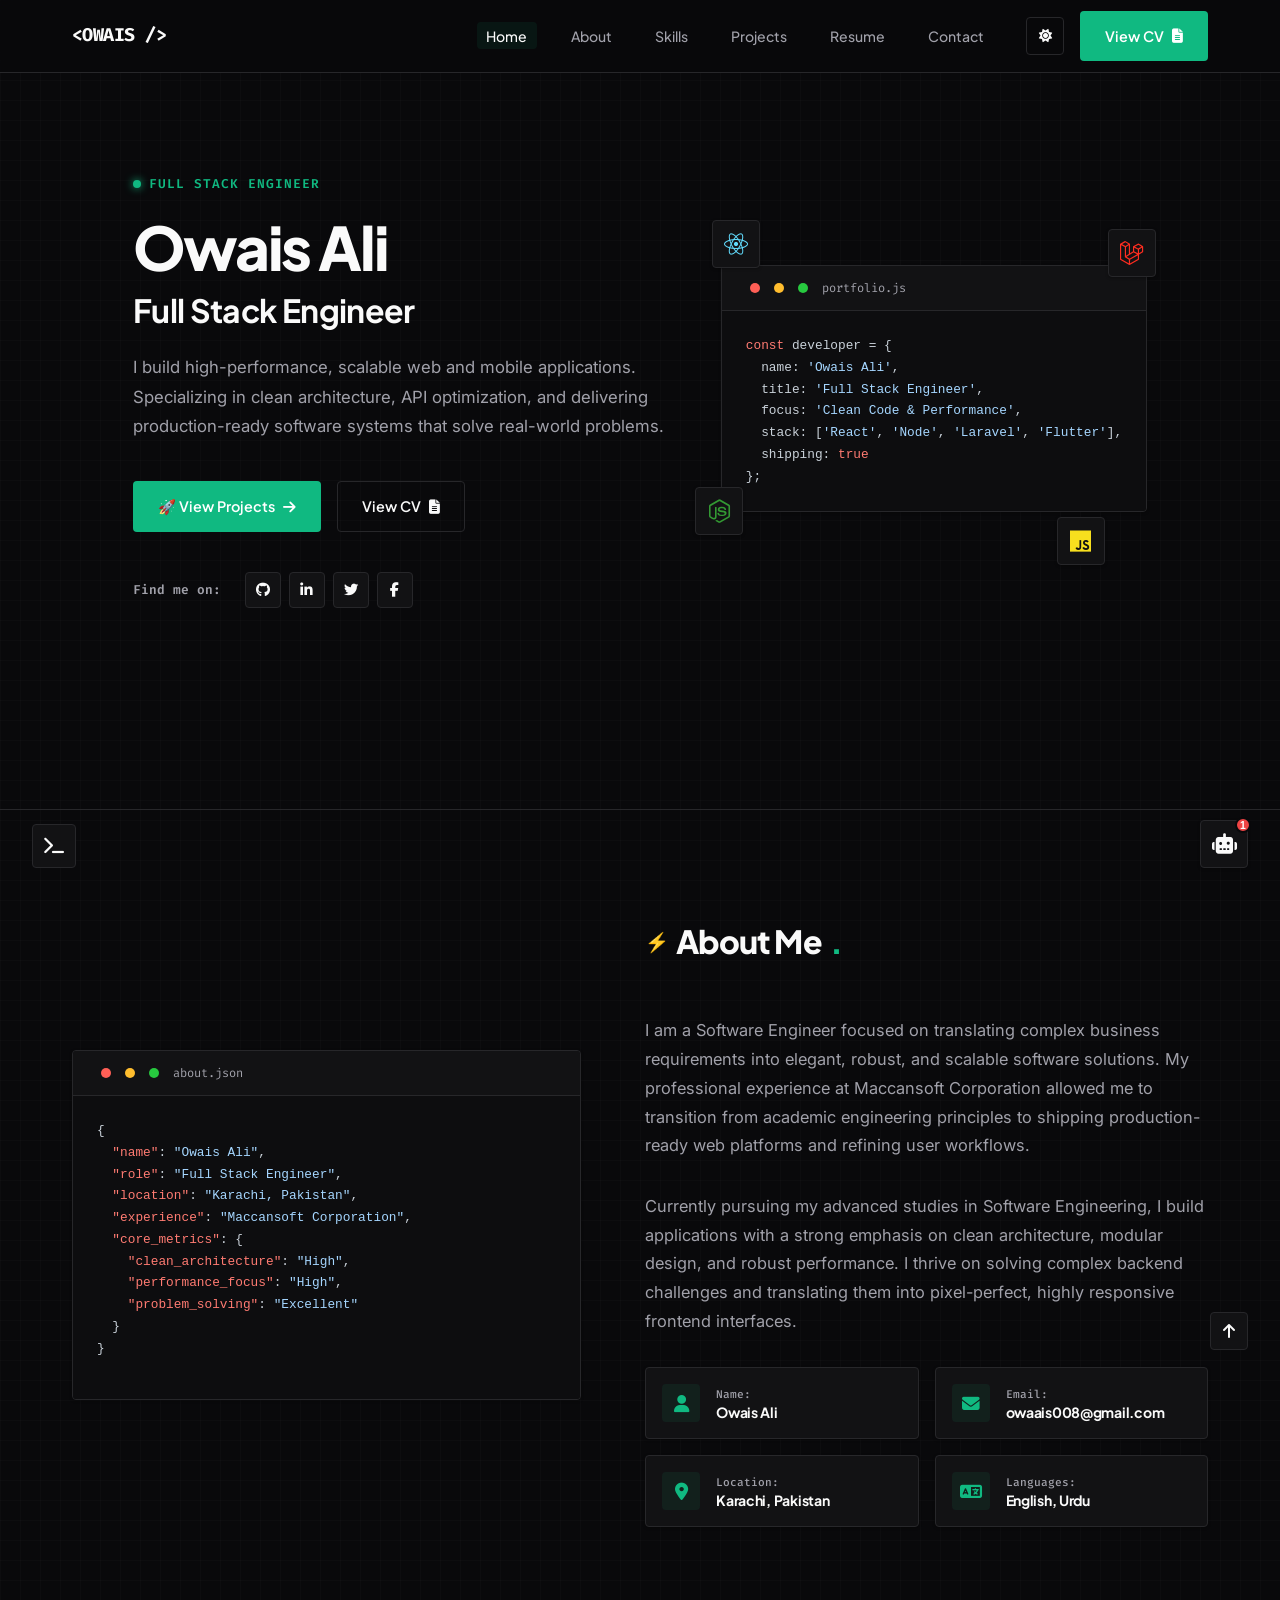
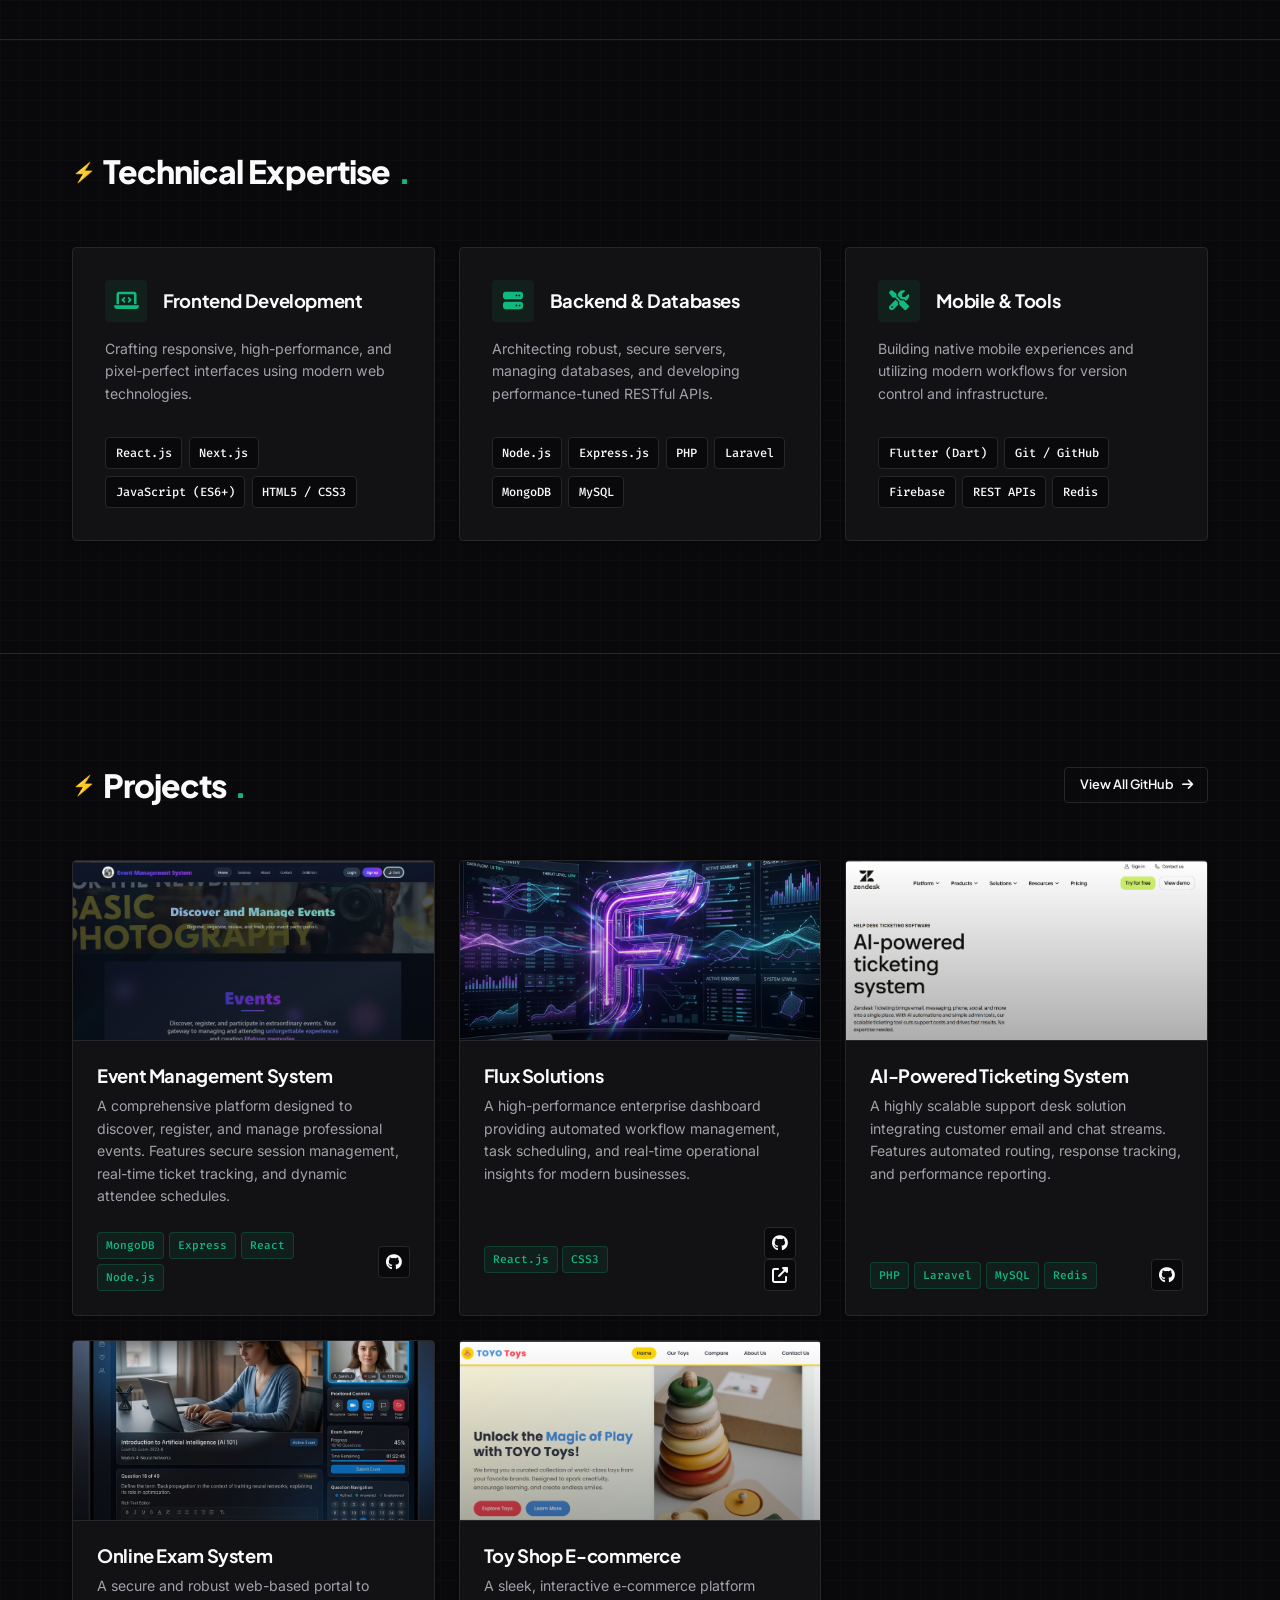
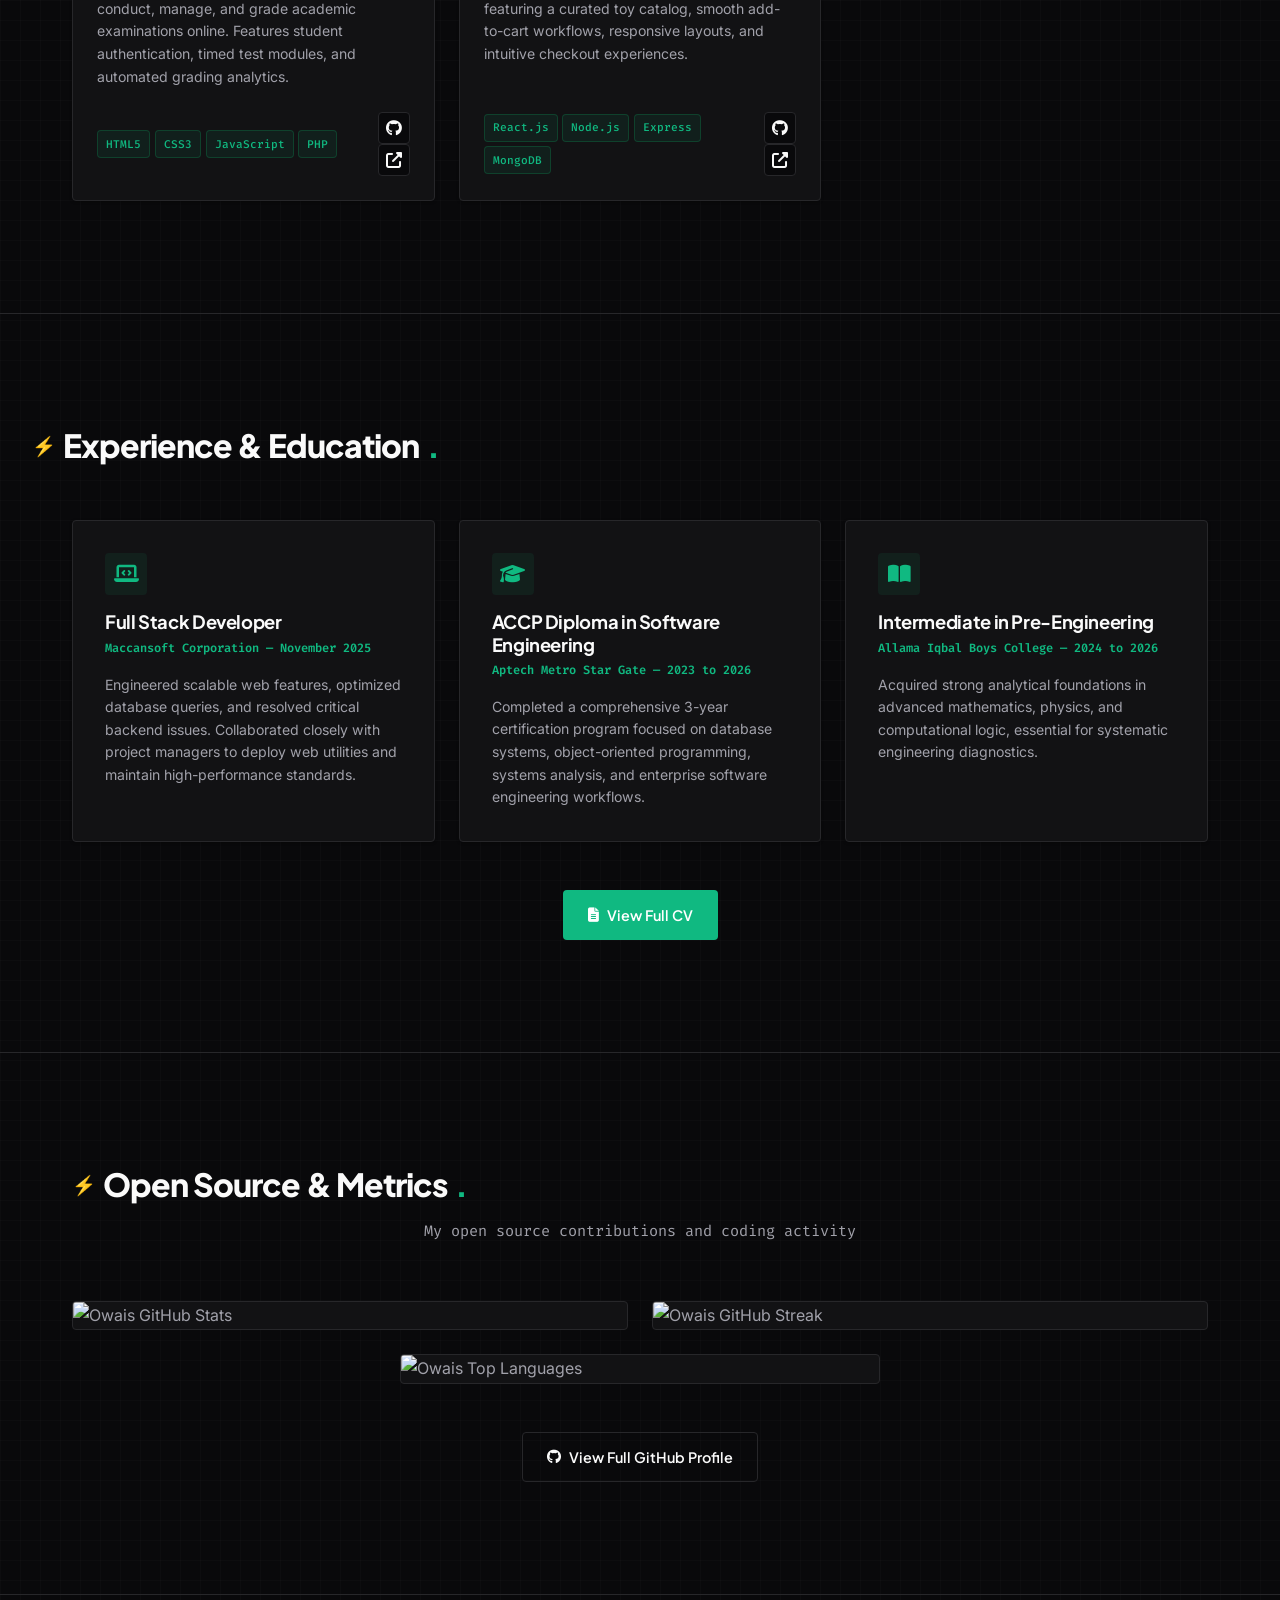
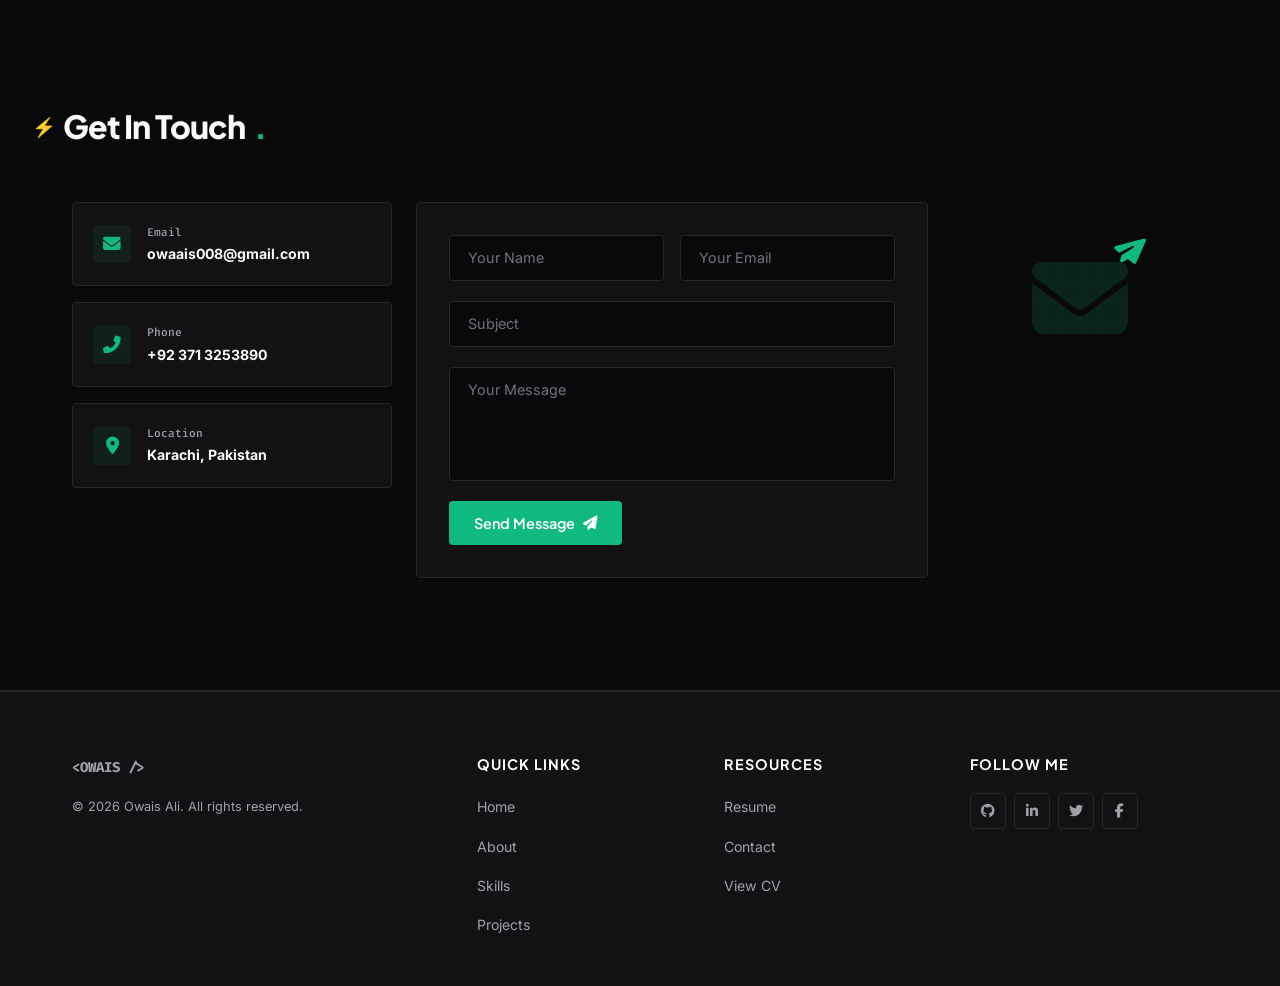
==== commit 6853f4d3: "Update project links and add AI image for proctored exam" ====
--- a/index.html
+++ b/index.html
@@ -42,7 +42,7 @@
                         <i class="fas fa-moon moon-icon"></i>
                         <i class="fas fa-sun sun-icon"></i>
                     </button>
-                    <a href="cv.html" target="_blank" class="btn btn-primary">View CV <i
+                    <a href="Owais-Resume.pdf" target="_blank" class="btn btn-primary">View CV <i
                             class="fas fa-file-alt"></i></a>
                 </div>
             </div>
@@ -78,7 +78,7 @@
                     <div class="hero-btns">
                         <a href="#projects" class="btn btn-primary">🚀 View Projects <i
                                 class="fas fa-arrow-right"></i></a>
-                        <a href="cv.html" target="_blank" class="btn btn-outline">View CV <i
+                        <a href="Owais-Resume.pdf" target="_blank" class="btn btn-outline">View CV <i
                                 class="fas fa-file-alt"></i></a>
                     </div>
                     <div class="hero-socials">
@@ -310,6 +310,8 @@
                             <div class="project-links">
                                 <a href="https://github.com/owaais008-hub/Flux-solutions.git" target="_blank"
                                     title="View Source" aria-label="GitHub"><i class="fab fa-github"></i></a>
+                                <a href="https://flux-solutions-5tbz4hzcl-owais-projects-19710b90.vercel.app/" target="_blank"
+                                    title="Live Demo" aria-label="Live Demo"><i class="fas fa-external-link-alt"></i></a>
                             </div>
                         </div>
                     </div>
@@ -347,8 +349,10 @@
                                 <span>HTML5</span><span>CSS3</span><span>JavaScript</span><span>PHP</span>
                             </div>
                             <div class="project-links">
-                                <a href="https://github.com/owaais008-hub" target="_blank"
+                                <a href="https://github.com/owaais008-hub/Proctored-exam-master" target="_blank"
                                     title="View Source" aria-label="GitHub"><i class="fab fa-github"></i></a>
+                                <a href="https://proctored-exam-master.vercel.app" target="_blank"
+                                    title="Live Demo" aria-label="Live Demo"><i class="fas fa-external-link-alt"></i></a>
                             </div>
                         </div>
                     </div>
@@ -368,6 +372,8 @@
                             <div class="project-links">
                                 <a href="https://github.com/owaais008-hub" target="_blank"
                                     title="View Source" aria-label="GitHub"><i class="fab fa-github"></i></a>
+                                <a href="https://toyo-toys.vercel.app/" target="_blank"
+                                    title="Live Demo" aria-label="Live Demo"><i class="fas fa-external-link-alt"></i></a>
                             </div>
                         </div>
                     </div>
@@ -413,7 +419,7 @@
                 </div>
             </div>
             <div class="resume-btn-wrap reveal bottom" style="text-align:center; margin-top:3rem;">
-                <a href="cv.html" target="_blank" class="btn btn-primary">
+                <a href="Owais-Resume.pdf" target="_blank" class="btn btn-primary">
                     <i class="fas fa-file-alt"></i> View Full CV
                 </a>
             </div>
@@ -521,7 +527,7 @@
                 <ul>
                     <li><a href="#resume">Resume</a></li>
                     <li><a href="#contact">Contact</a></li>
-                    <li><a href="cv.html" target="_blank">View CV</a></li>
+                    <li><a href="Owais-Resume.pdf" target="_blank">View CV</a></li>
                 </ul>
             </div>
             <div class="footer-col">
--- a/style.css
+++ b/style.css
@@ -835,7 +835,7 @@
 .p-bg-event { background-image: url("event-management.png"); }
 .p-bg-flux { background-image: url("flux-solutions.png"); }
 .p-bg-ticket { background-image: url("ticketing-system.png"); }
-.p-bg-exam { background-image: url("Online exam web.png"); }
+.p-bg-exam { background-image: url("proctored-exam-ai.png"); }
 .p-bg-toyshop { background-image: url("Toy-shop.png"); }
 
 /* ========================================================
@@ -1693,14 +1693,16 @@
     padding-block: 5rem 3rem;
   }
 
+  /* ---- NAVBAR ---- */
   .nav-menu {
     position: fixed;
     top: 0;
     right: -100%;
-    width: 75%;
+    width: 80%;
+    max-width: 320px;
     height: 100vh;
     background: var(--card);
-    padding: 6rem 2rem;
+    padding: 5rem 2rem 2rem;
     display: flex;
     flex-direction: column;
     align-items: center;
@@ -1708,6 +1710,7 @@
     transition: right .35s cubic-bezier(0.16, 1, 0.3, 1);
     z-index: 1000;
     border-left: 1px solid var(--border);
+    overflow-y: auto;
   }
 
   .nav-menu.show-menu {
@@ -1731,11 +1734,11 @@
   }
 
   .nav-link {
-    font-size: 1.15rem;
+    font-size: 1.1rem;
   }
 
   .nav-actions {
-    display: none; /* Hide desktop action buttons inside nav */
+    display: none;
   }
 
   .nav-toggle-wrap {
@@ -1748,6 +1751,13 @@
     display: block;
   }
 
+  /* ---- HERO ---- */
+  .hero {
+    padding-top: 6rem;
+    min-height: auto;
+    padding-bottom: 3rem;
+  }
+
   .hero-name {
     font-size: 2.75rem;
   }
@@ -1756,14 +1766,68 @@
     font-size: 1.5rem;
   }
 
+  .hero-description {
+    font-size: .95rem;
+    max-width: 100%;
+  }
+
+  /* Hide floating tech icons — they cause horizontal overflow on mobile */
+  .float-icon {
+    display: none;
+  }
+
+  /* Keep hero code card but constrain it */
+  .hero-visual {
+    height: auto;
+    padding: 0 1rem;
+    width: 100%;
+  }
+
+  .hero-code {
+    max-width: 100%;
+    width: 100%;
+  }
+
+  /* ---- CODE BLOCKS ---- */
+  .code-body,
+  .about-code-inner {
+    overflow-x: auto;
+    -webkit-overflow-scrolling: touch;
+  }
+
+  .code-body pre,
+  .about-code-inner pre {
+    white-space: pre;
+    min-width: max-content;
+  }
+
+  /* ---- ABOUT ---- */
+  .about-visual {
+    height: auto;
+    min-height: 240px;
+  }
+
+  .about-code-card {
+    height: auto;
+    min-height: 240px;
+  }
+
+  .about-code-inner {
+    height: auto;
+    max-height: 260px;
+  }
+
+  /* ---- SKILLS ---- */
   .skills-grid {
     grid-template-columns: 1fr;
   }
 
+  /* ---- PROJECTS ---- */
   .projects-grid {
     grid-template-columns: 1fr;
   }
 
+  /* ---- GITHUB ---- */
   .github-cards {
     grid-template-columns: 1fr;
   }
@@ -1772,15 +1836,24 @@
     max-width: 100%;
   }
 
+  /* ---- CONTACT ---- */
+  .form-row {
+    grid-template-columns: 1fr;
+  }
+
+  .contact-submit {
+    width: 100%;
+    align-self: stretch;
+    justify-content: center;
+  }
+
+  /* ---- FOOTER ---- */
   .footer-container {
     grid-template-columns: 1fr;
     gap: 2rem;
   }
 
-  .form-row {
-    grid-template-columns: 1fr;
-  }
-
+  /* ---- SECTION TITLES ---- */
   .section-title {
     font-size: 1.75rem;
     margin-bottom: 2rem;
@@ -1793,11 +1866,13 @@
     margin-bottom: 2rem;
   }
 
+  /* ---- FLOATING WIDGETS ---- */
   #terminal-box {
     width: calc(100vw - 2.5rem);
     left: 1.25rem;
-  }
-  
+    bottom: 5.5rem;
+  }
+
   #chatbot-box {
     width: calc(100vw - 2.5rem);
     right: 1.25rem;
@@ -1813,7 +1888,23 @@
     left: 1.25rem;
     bottom: 1.25rem;
   }
-  
+
+  /* Chatbot quick buttons — wrap onto multiple lines if needed */
+  .chat-quick-btns {
+    flex-wrap: wrap;
+    gap: .35rem;
+  }
+
+  .quick-btn {
+    flex: 1 1 auto;
+    text-align: center;
+    min-width: 0;
+  }
+
+  .scrollup {
+    right: 1.25rem;
+  }
+
   .scrollup.show-scroll {
     right: 1.25rem;
     bottom: 5.5rem;
@@ -1821,8 +1912,35 @@
 }
 
 @media (max-width: 480px) {
+  /* Tighter container on very small screens */
+  .container {
+    padding-inline: 1rem;
+  }
+
+  /* Hero */
+  .hero {
+    padding-top: 5.5rem;
+  }
+
   .hero-name {
-    font-size: 2.2rem;
+    font-size: 2rem;
+  }
+
+  .hero-role {
+    font-size: 1.25rem;
+  }
+
+  .hero-greeting {
+    font-size: .72rem;
+  }
+
+  .hero-description {
+    font-size: .9rem;
+  }
+
+  /* Hide hero code visual entirely on tiny screens to save vertical space */
+  .hero-visual {
+    display: none;
   }
 
   .hero-btns {
@@ -1835,7 +1953,37 @@
     justify-content: center;
   }
 
+  /* About */
+  .about-info-grid {
+    grid-template-columns: 1fr;
+  }
+
+  /* Contact */
   .contact-form {
-    padding: 1.25rem;
+    padding: 1rem;
+  }
+
+  /* Section title */
+  .section-title {
+    font-size: 1.5rem;
+  }
+
+  /* Footer social icons centered */
+  .footer-col {
+    text-align: center;
+  }
+
+  .footer-col .social-icons {
+    justify-content: center;
+  }
+
+  .footer-col ul {
+    align-items: center;
+  }
+
+  /* Nav menu full width on tiny phones */
+  .nav-menu {
+    width: 100%;
+    max-width: 100%;
   }
 }
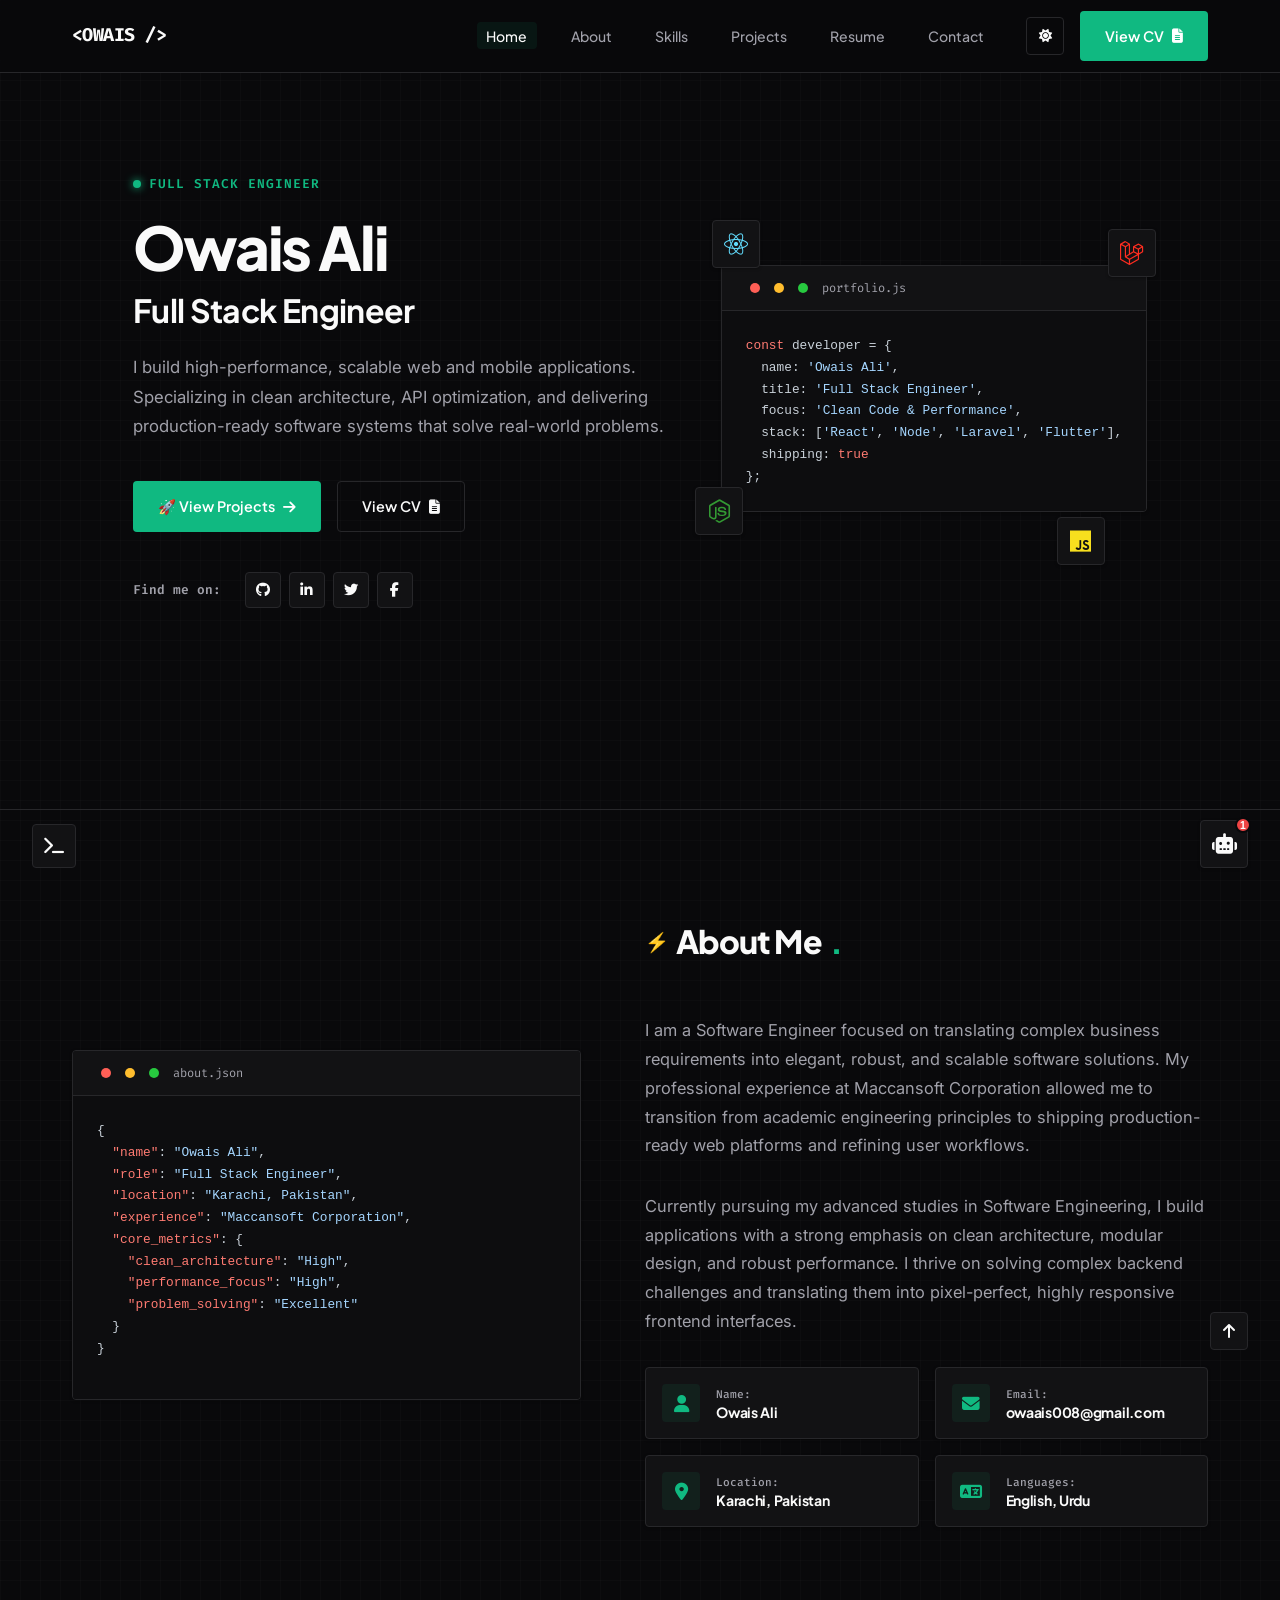
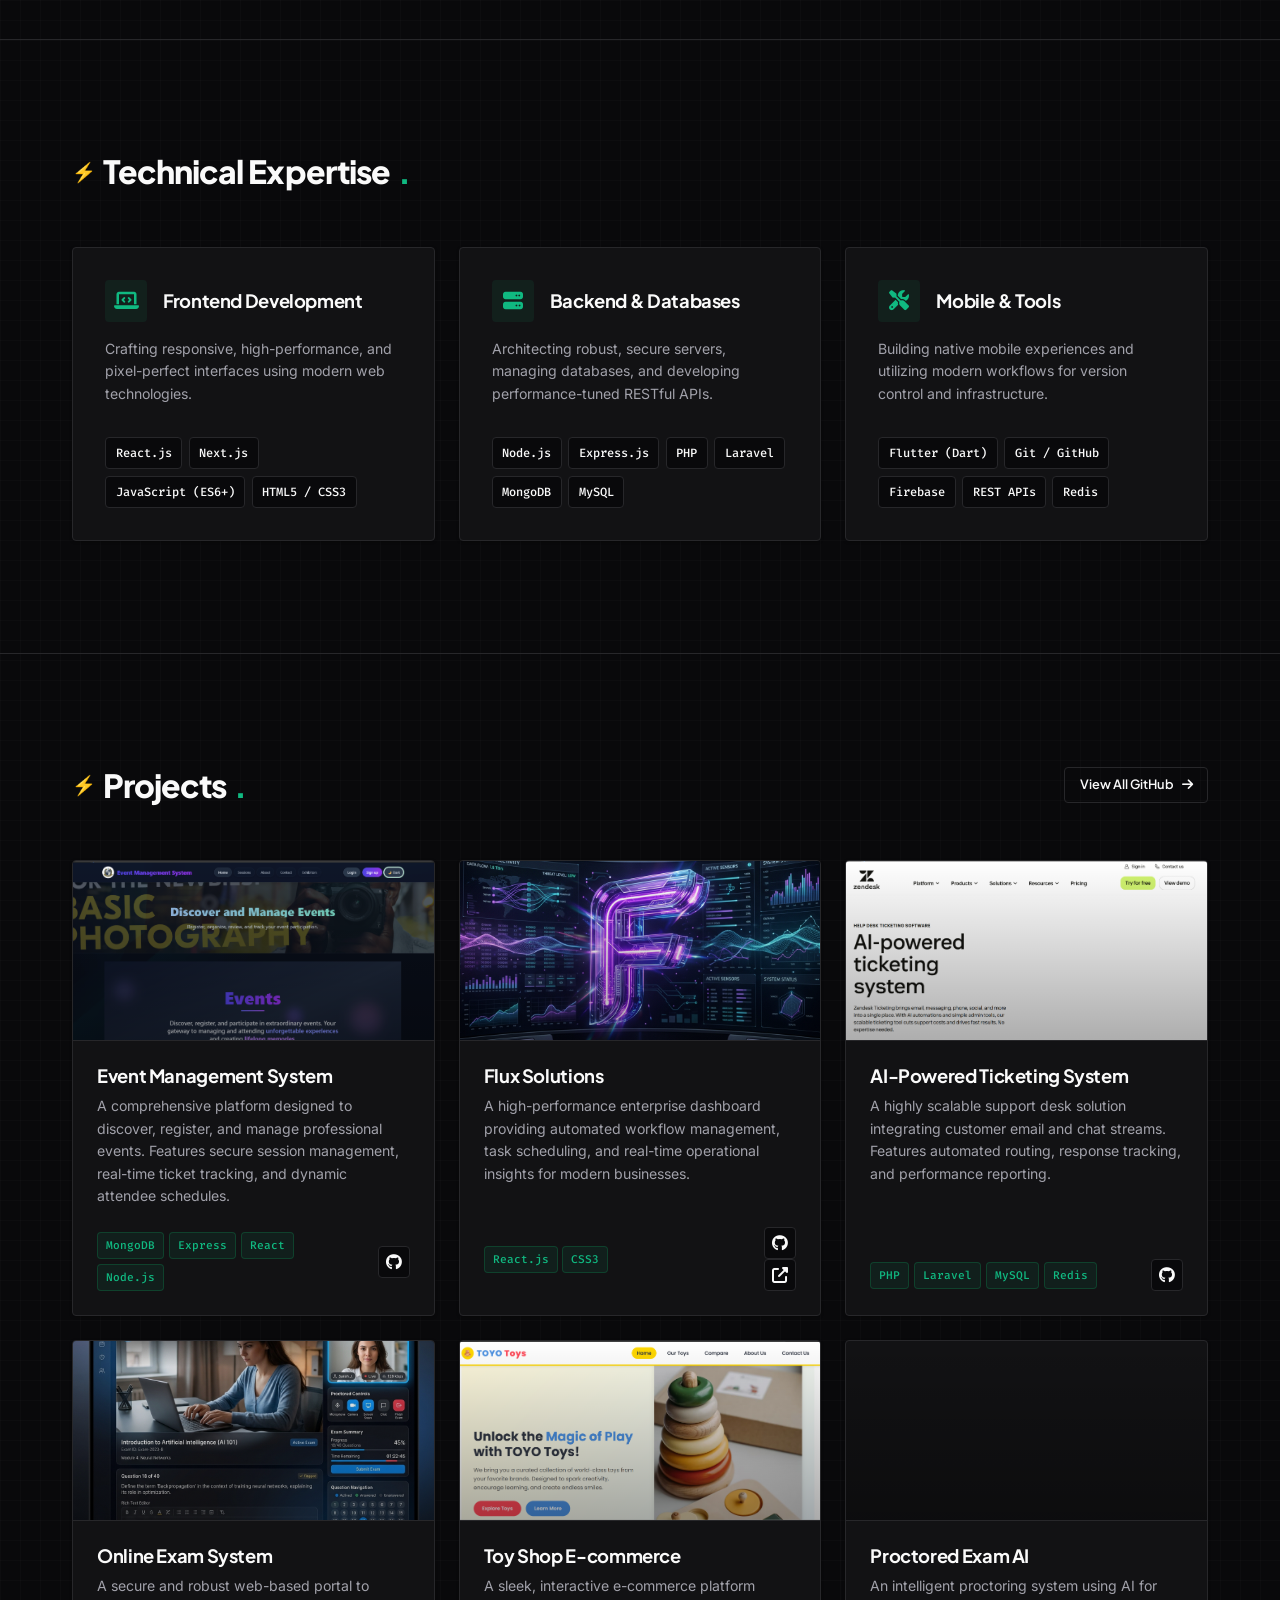
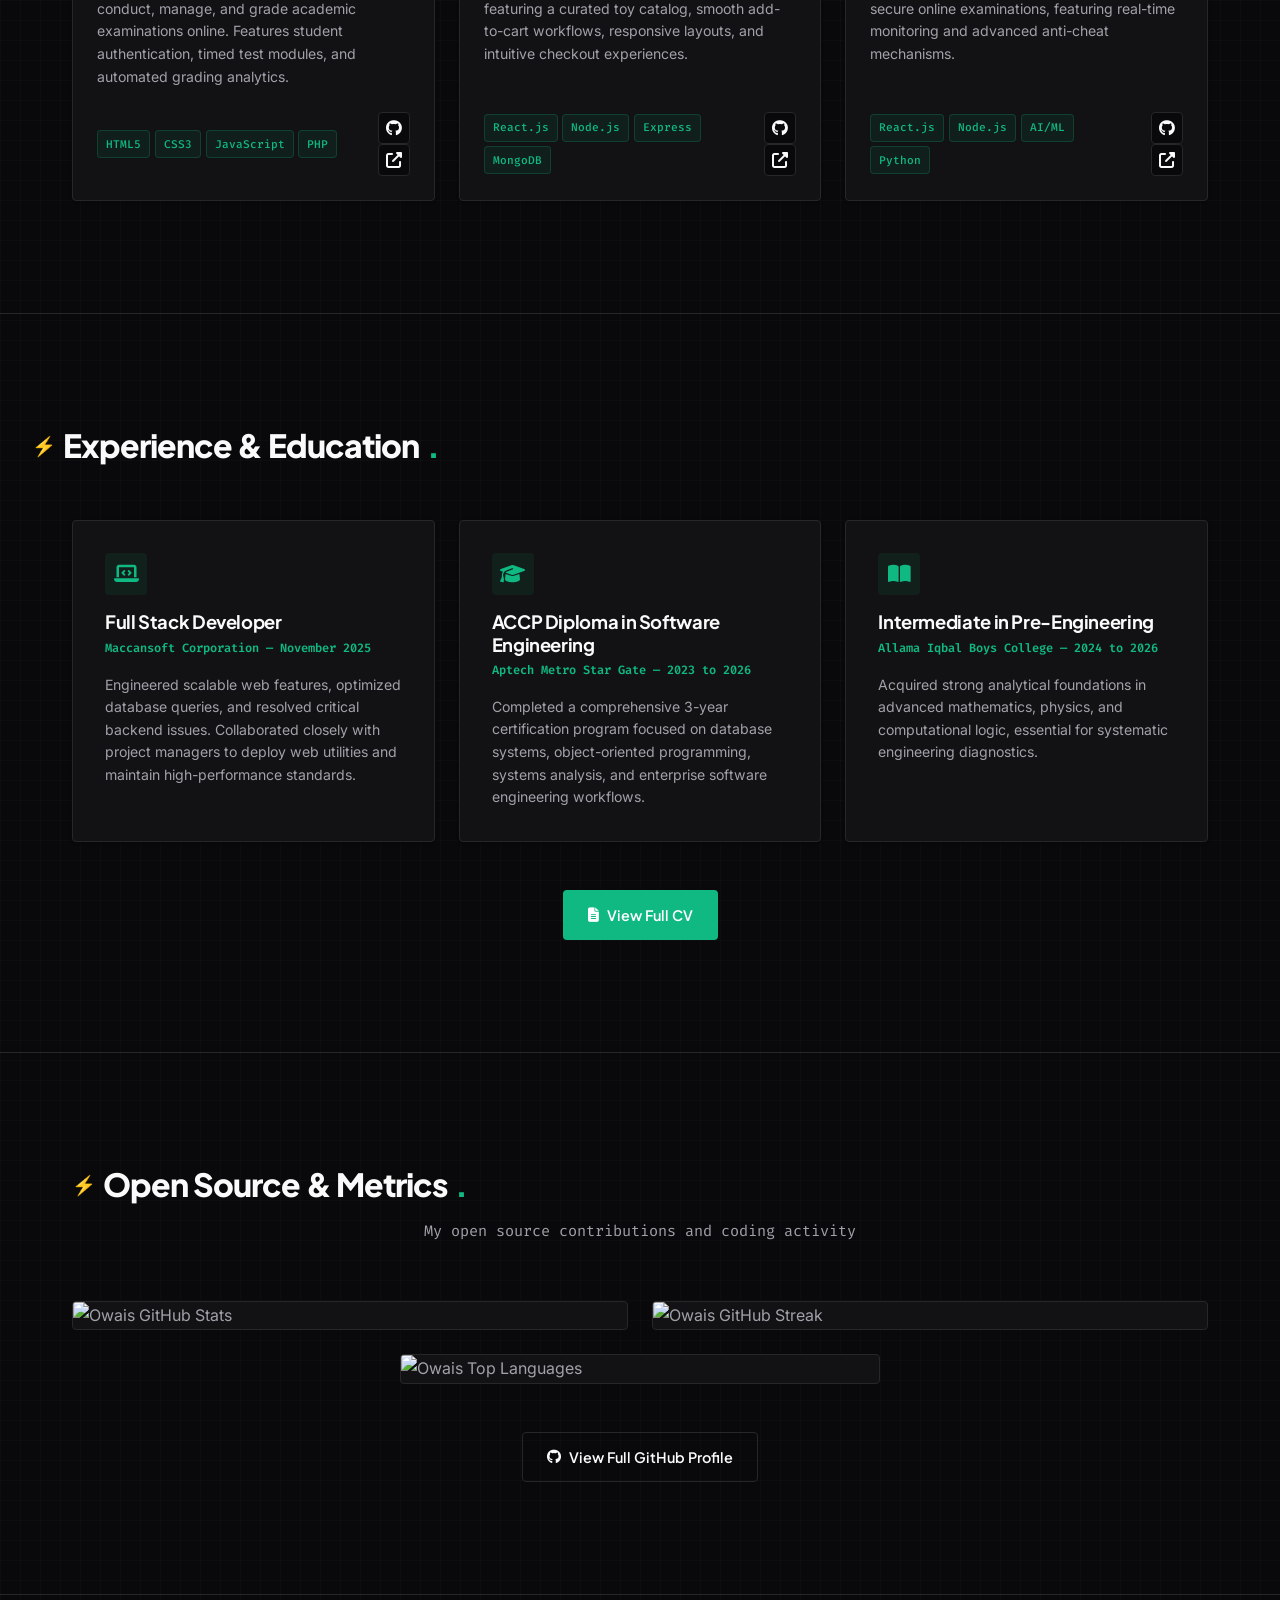
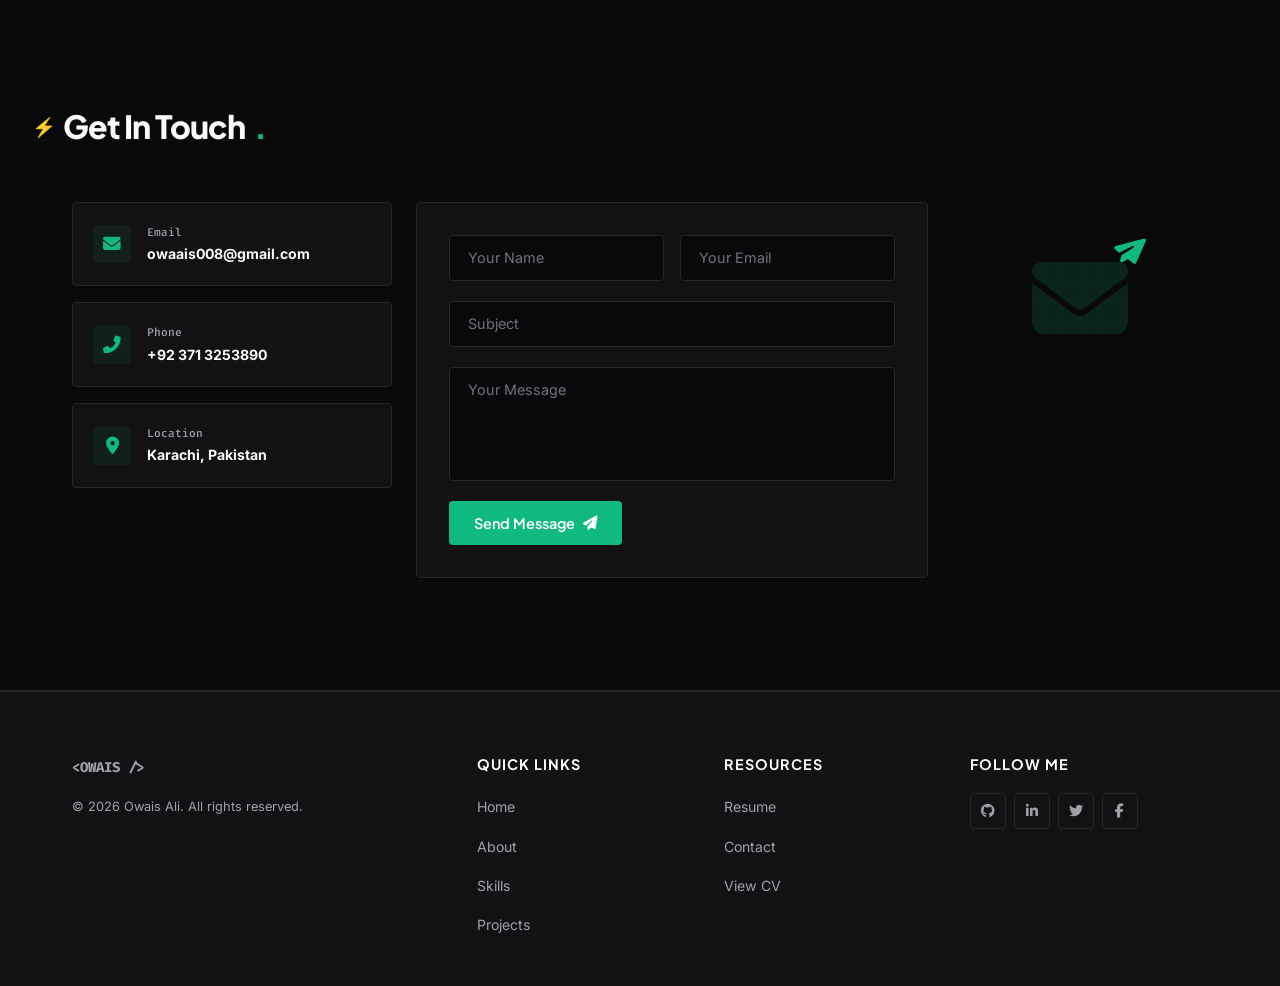
==== commit 8c59dd8b: "Update portfolio: Added Proctored Exam AI project and updated live demo links" ====
--- a/index.html
+++ b/index.html
@@ -351,7 +351,7 @@
                             <div class="project-links">
                                 <a href="https://github.com/owaais008-hub/Proctored-exam-master" target="_blank"
                                     title="View Source" aria-label="GitHub"><i class="fab fa-github"></i></a>
-                                <a href="https://proctored-exam-master.vercel.app" target="_blank"
+                                <a href="https://onlineexammaster.com/" target="_blank"
                                     title="Live Demo" aria-label="Live Demo"><i class="fas fa-external-link-alt"></i></a>
                             </div>
                         </div>
@@ -373,6 +373,27 @@
                                 <a href="https://github.com/owaais008-hub" target="_blank"
                                     title="View Source" aria-label="GitHub"><i class="fab fa-github"></i></a>
                                 <a href="https://toyo-toys.vercel.app/" target="_blank"
+                                    title="Live Demo" aria-label="Live Demo"><i class="fas fa-external-link-alt"></i></a>
+                            </div>
+                        </div>
+                    </div>
+                </div>
+
+                <!-- Project 6: Proctored Exam AI -->
+                <div class="project-card card reveal right">
+                    <div class="project-img p-bg-proctored-ai">
+                    </div>
+                    <div class="project-content">
+                        <h3>Proctored Exam AI</h3>
+                        <p>An intelligent proctoring system using AI for secure online examinations, featuring real-time monitoring and advanced anti-cheat mechanisms.</p>
+                        <div class="project-footer">
+                            <div class="project-tags">
+                                <span>React.js</span><span>Node.js</span><span>AI/ML</span><span>Python</span>
+                            </div>
+                            <div class="project-links">
+                                <a href="https://github.com/owaais008-hub/Proctored-exam-master.git" target="_blank"
+                                    title="View Source" aria-label="GitHub"><i class="fab fa-github"></i></a>
+                                <a href="https://proctored-exam-master-ecfjqhi8a-owais-projects-19710b90.vercel.app/" target="_blank"
                                     title="Live Demo" aria-label="Live Demo"><i class="fas fa-external-link-alt"></i></a>
                             </div>
                         </div>
--- a/style.css
+++ b/style.css
@@ -837,6 +837,7 @@
 .p-bg-ticket { background-image: url("ticketing-system.png"); }
 .p-bg-exam { background-image: url("proctored-exam-ai.png"); }
 .p-bg-toyshop { background-image: url("Toy-shop.png"); }
+.p-bg-proctored-ai { background-image: url("procotoaced.png"); }
 
 /* ========================================================
    RESUME & TIMELINE SECTION
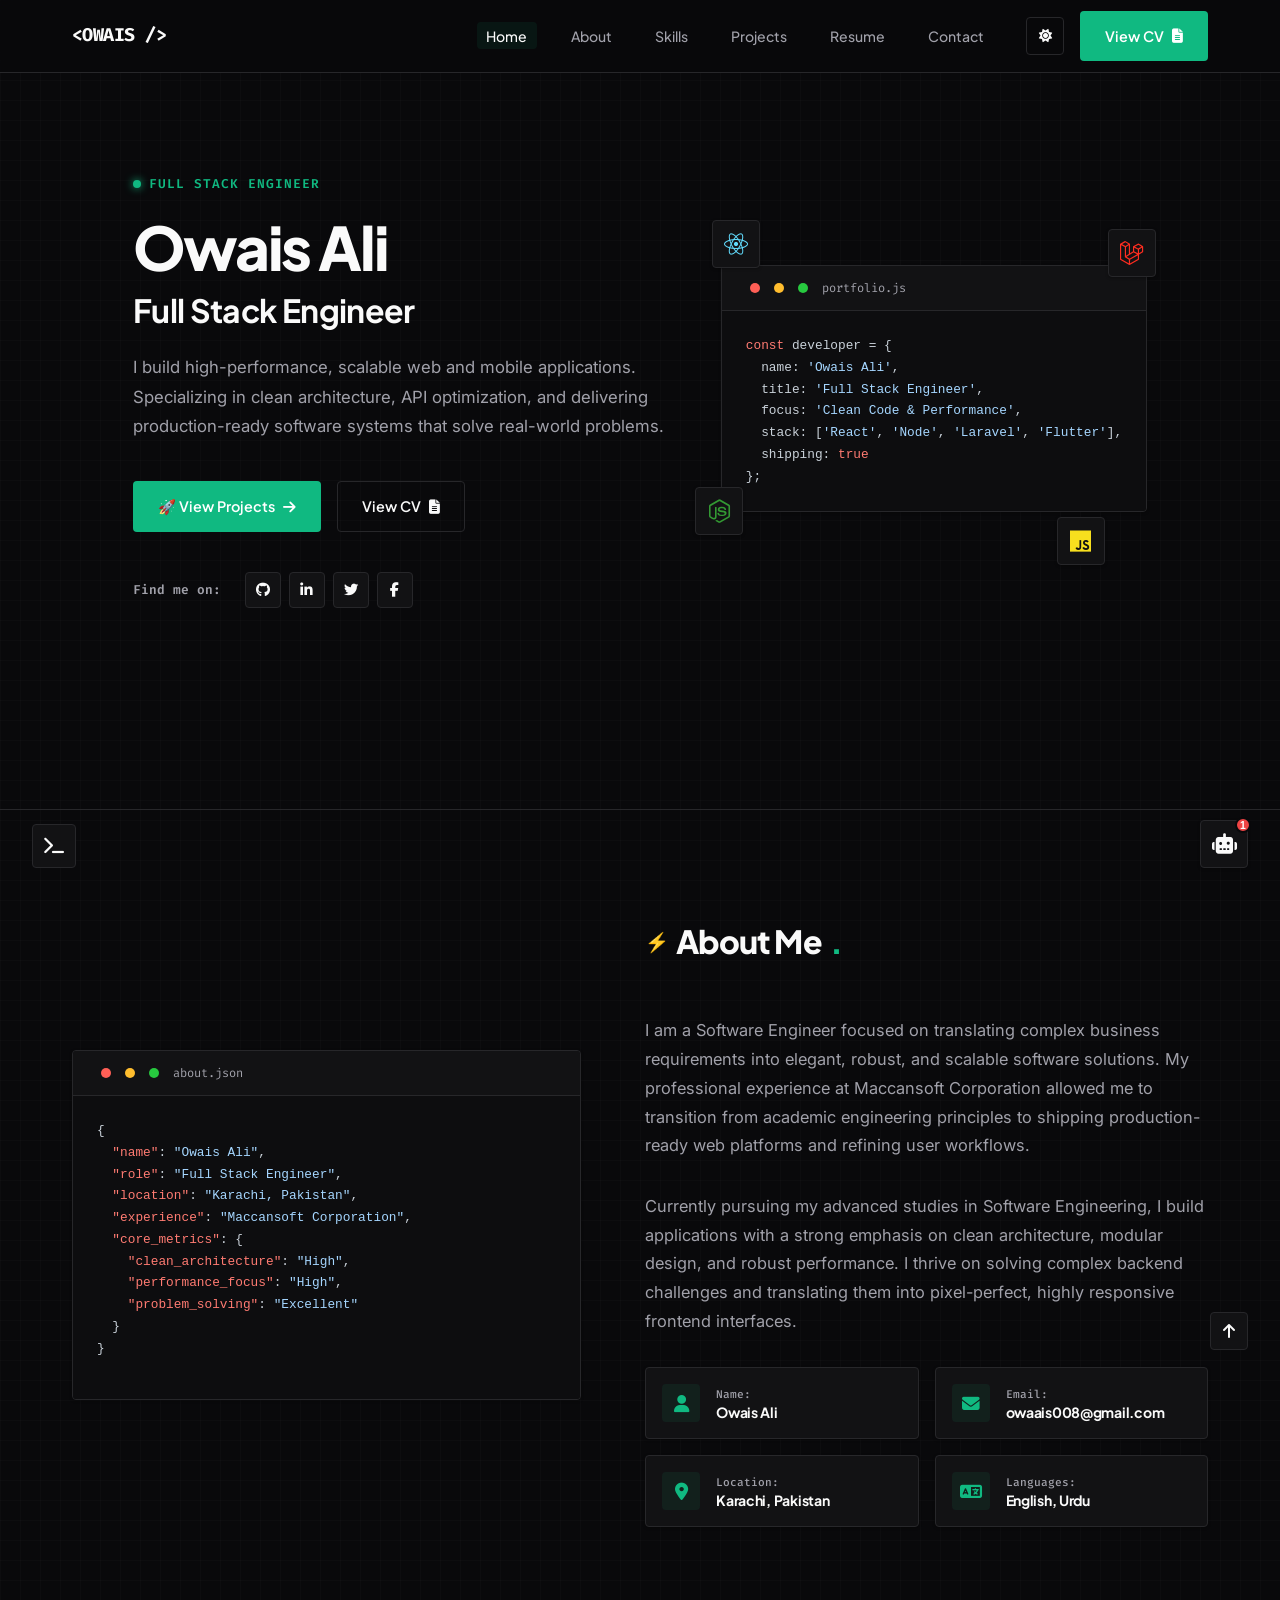
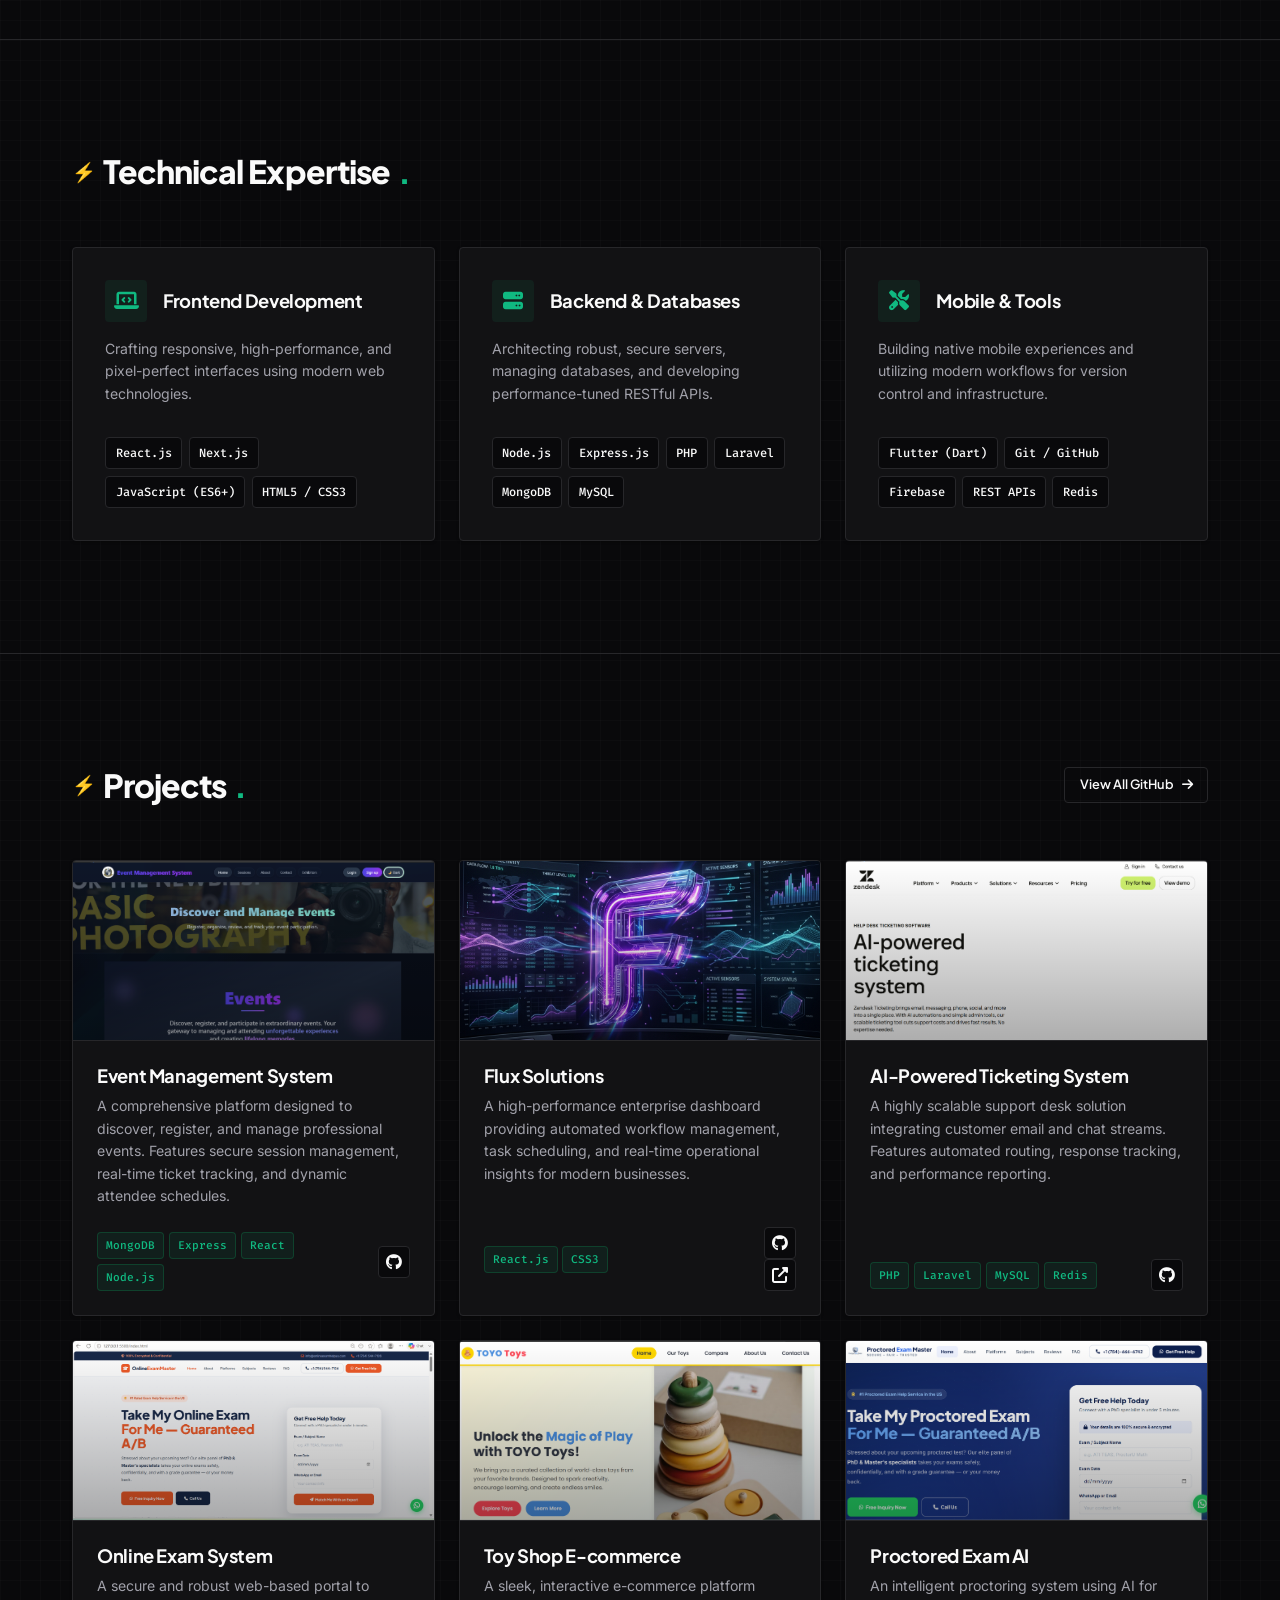
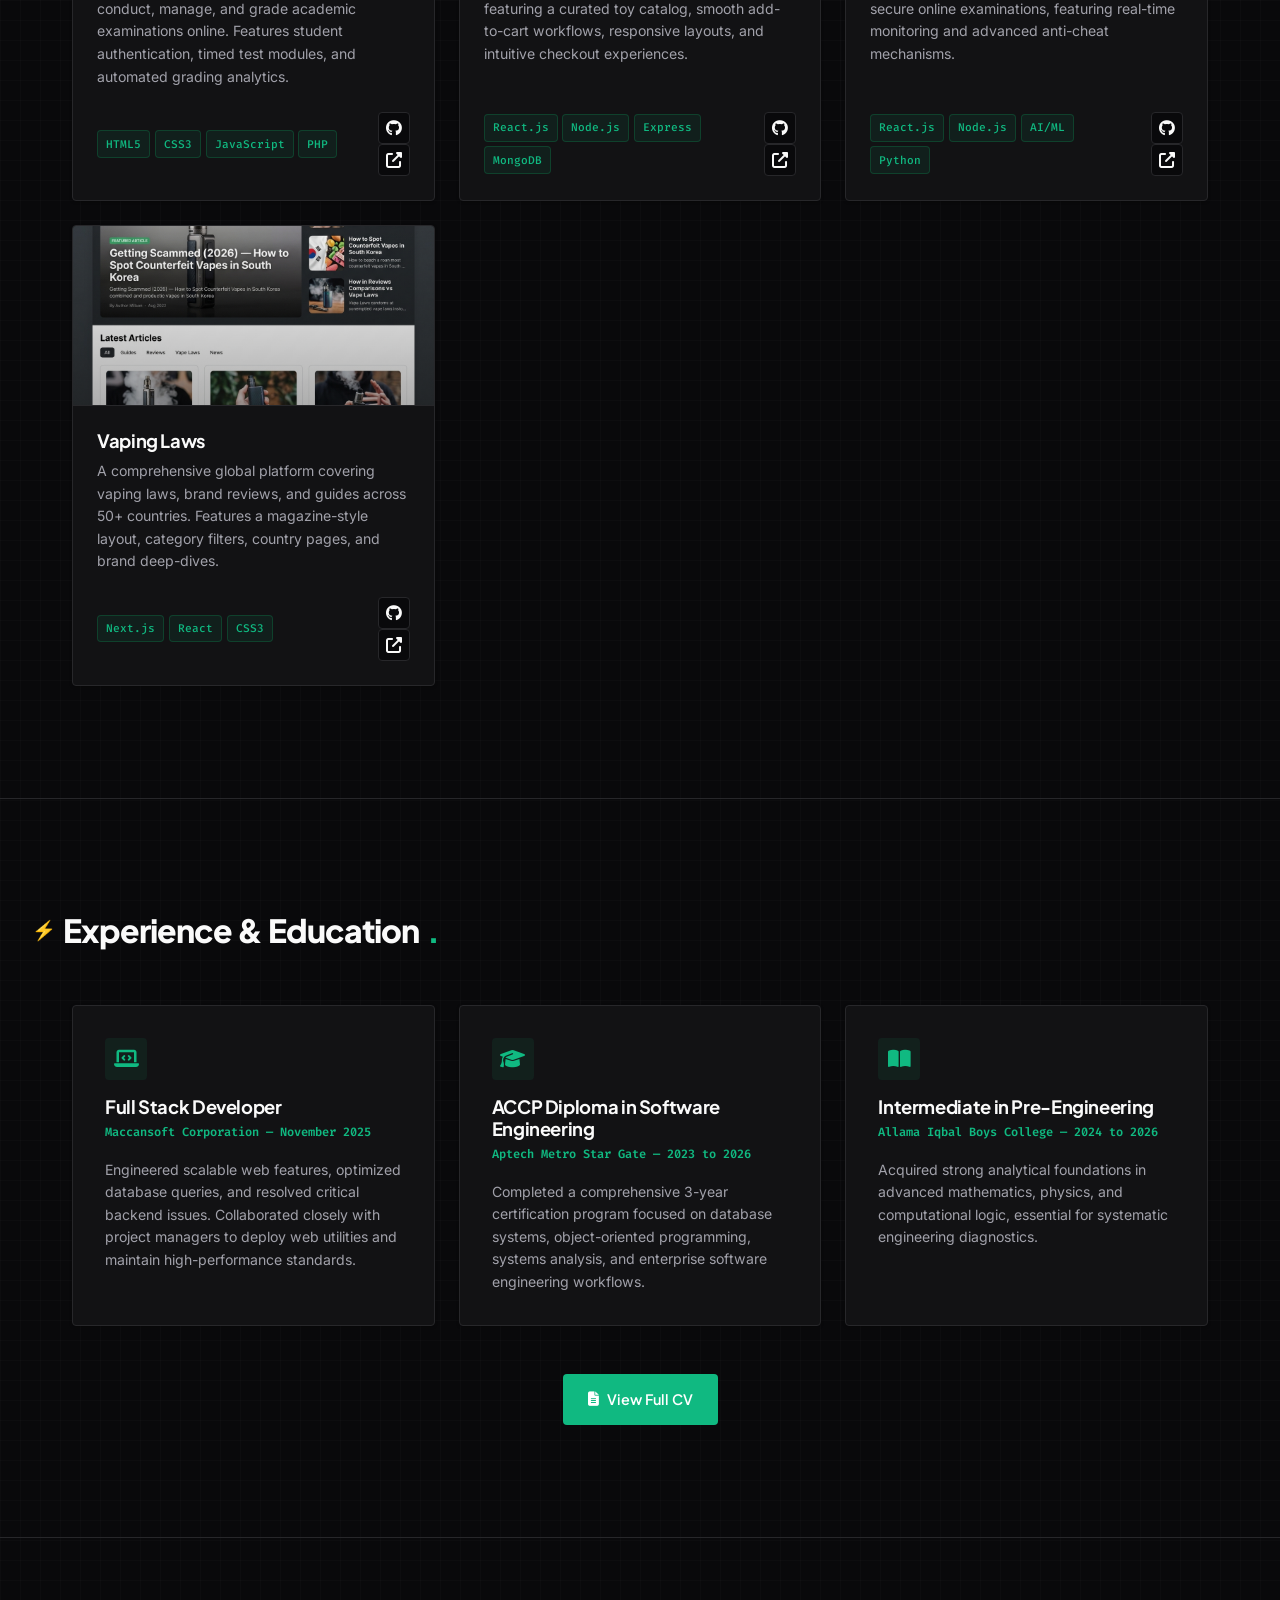
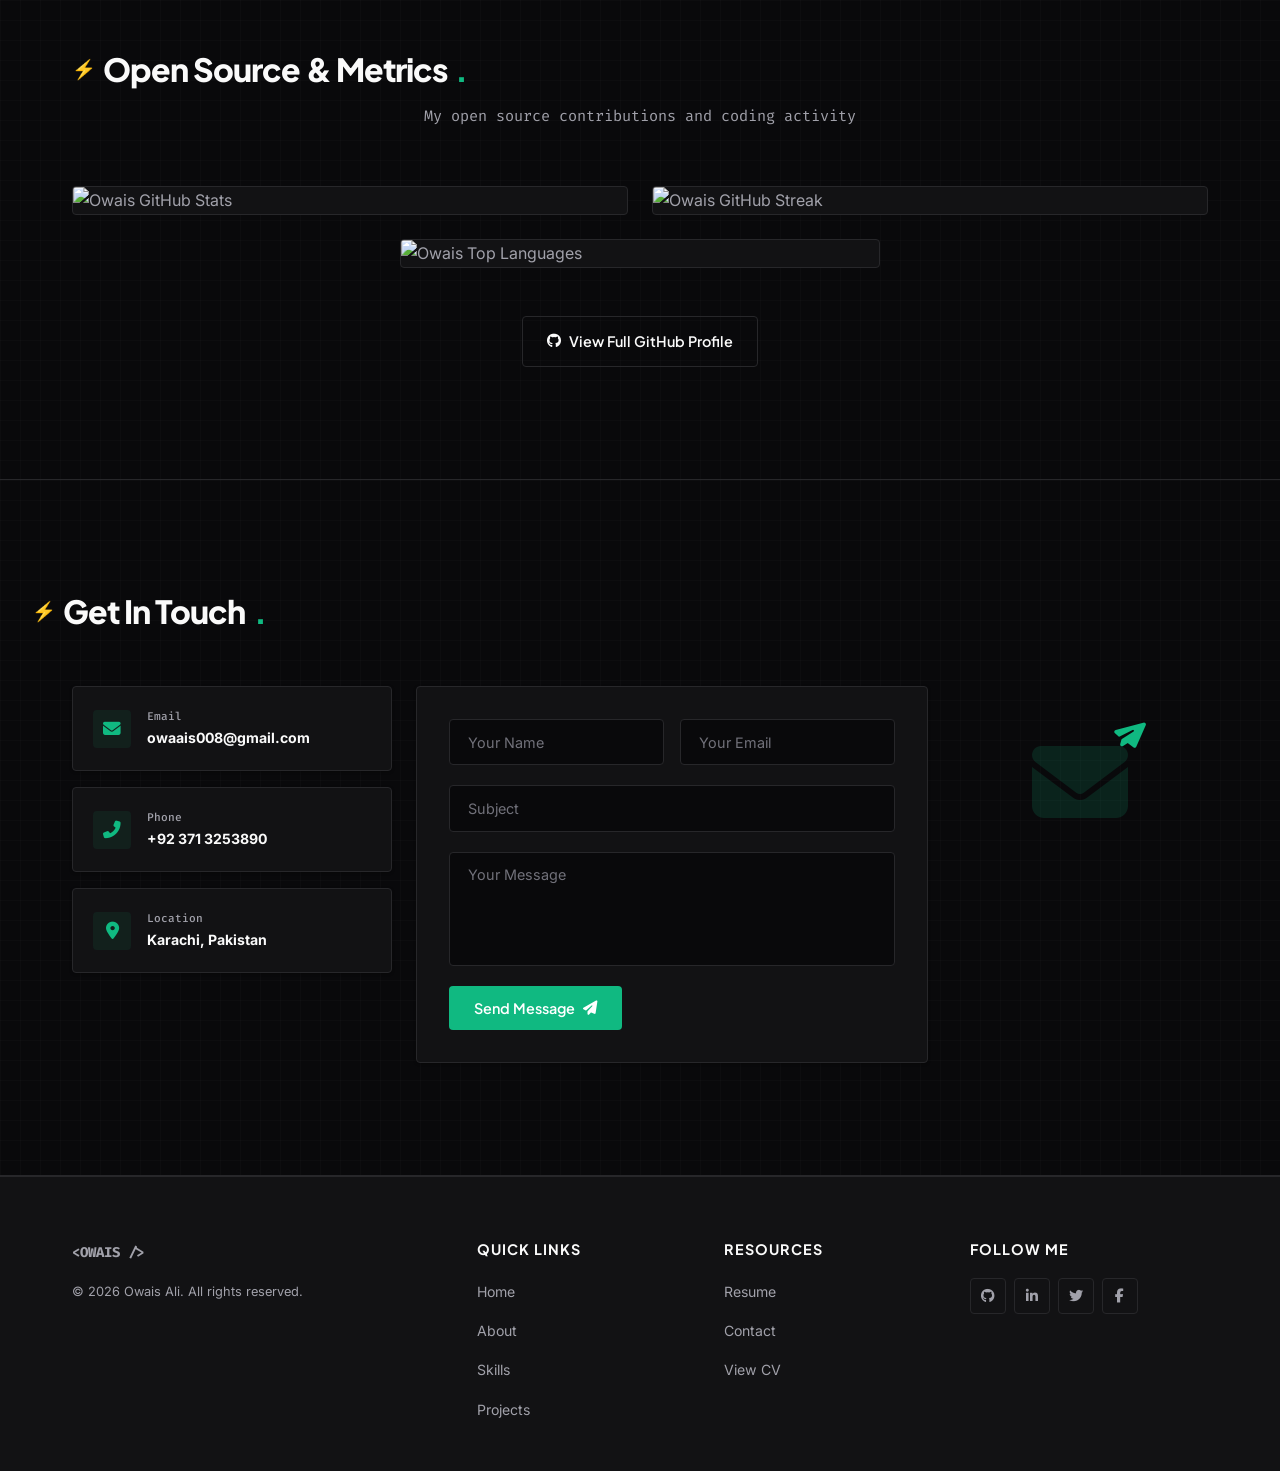
==== commit ecc0625b: "Add Vaping Laws project: live link, image, and card to portfolio" ====
--- a/index.html
+++ b/index.html
@@ -399,6 +399,27 @@
                         </div>
                     </div>
                 </div>
+
+                <!-- Project 7: Vaping Laws -->
+                <div class="project-card card reveal">
+                    <div class="project-img p-bg-vaping">
+                    </div>
+                    <div class="project-content">
+                        <h3>Vaping Laws</h3>
+                        <p>A comprehensive global platform covering vaping laws, brand reviews, and guides across 50+ countries. Features a magazine-style layout, category filters, country pages, and brand deep-dives.</p>
+                        <div class="project-footer">
+                            <div class="project-tags">
+                                <span>Next.js</span><span>React</span><span>CSS3</span>
+                            </div>
+                            <div class="project-links">
+                                <a href="https://github.com/owaais008-hub/vaping-website.git" target="_blank"
+                                    title="View Source" aria-label="GitHub"><i class="fab fa-github"></i></a>
+                                <a href="https://vaping-website.vercel.app/" target="_blank"
+                                    title="Live Demo" aria-label="Live Demo"><i class="fas fa-external-link-alt"></i></a>
+                            </div>
+                        </div>
+                    </div>
+                </div>
             </div>
         </section>
 
--- a/style.css
+++ b/style.css
@@ -835,9 +835,10 @@
 .p-bg-event { background-image: url("event-management.png"); }
 .p-bg-flux { background-image: url("flux-solutions.png"); }
 .p-bg-ticket { background-image: url("ticketing-system.png"); }
-.p-bg-exam { background-image: url("proctored-exam-ai.png"); }
+.p-bg-exam { background-image: url("online-exam-web.png"); }
 .p-bg-toyshop { background-image: url("Toy-shop.png"); }
 .p-bg-proctored-ai { background-image: url("procotoaced.png"); }
+.p-bg-vaping { background-image: url("vaping-website.png"); }
 
 /* ========================================================
    RESUME & TIMELINE SECTION
